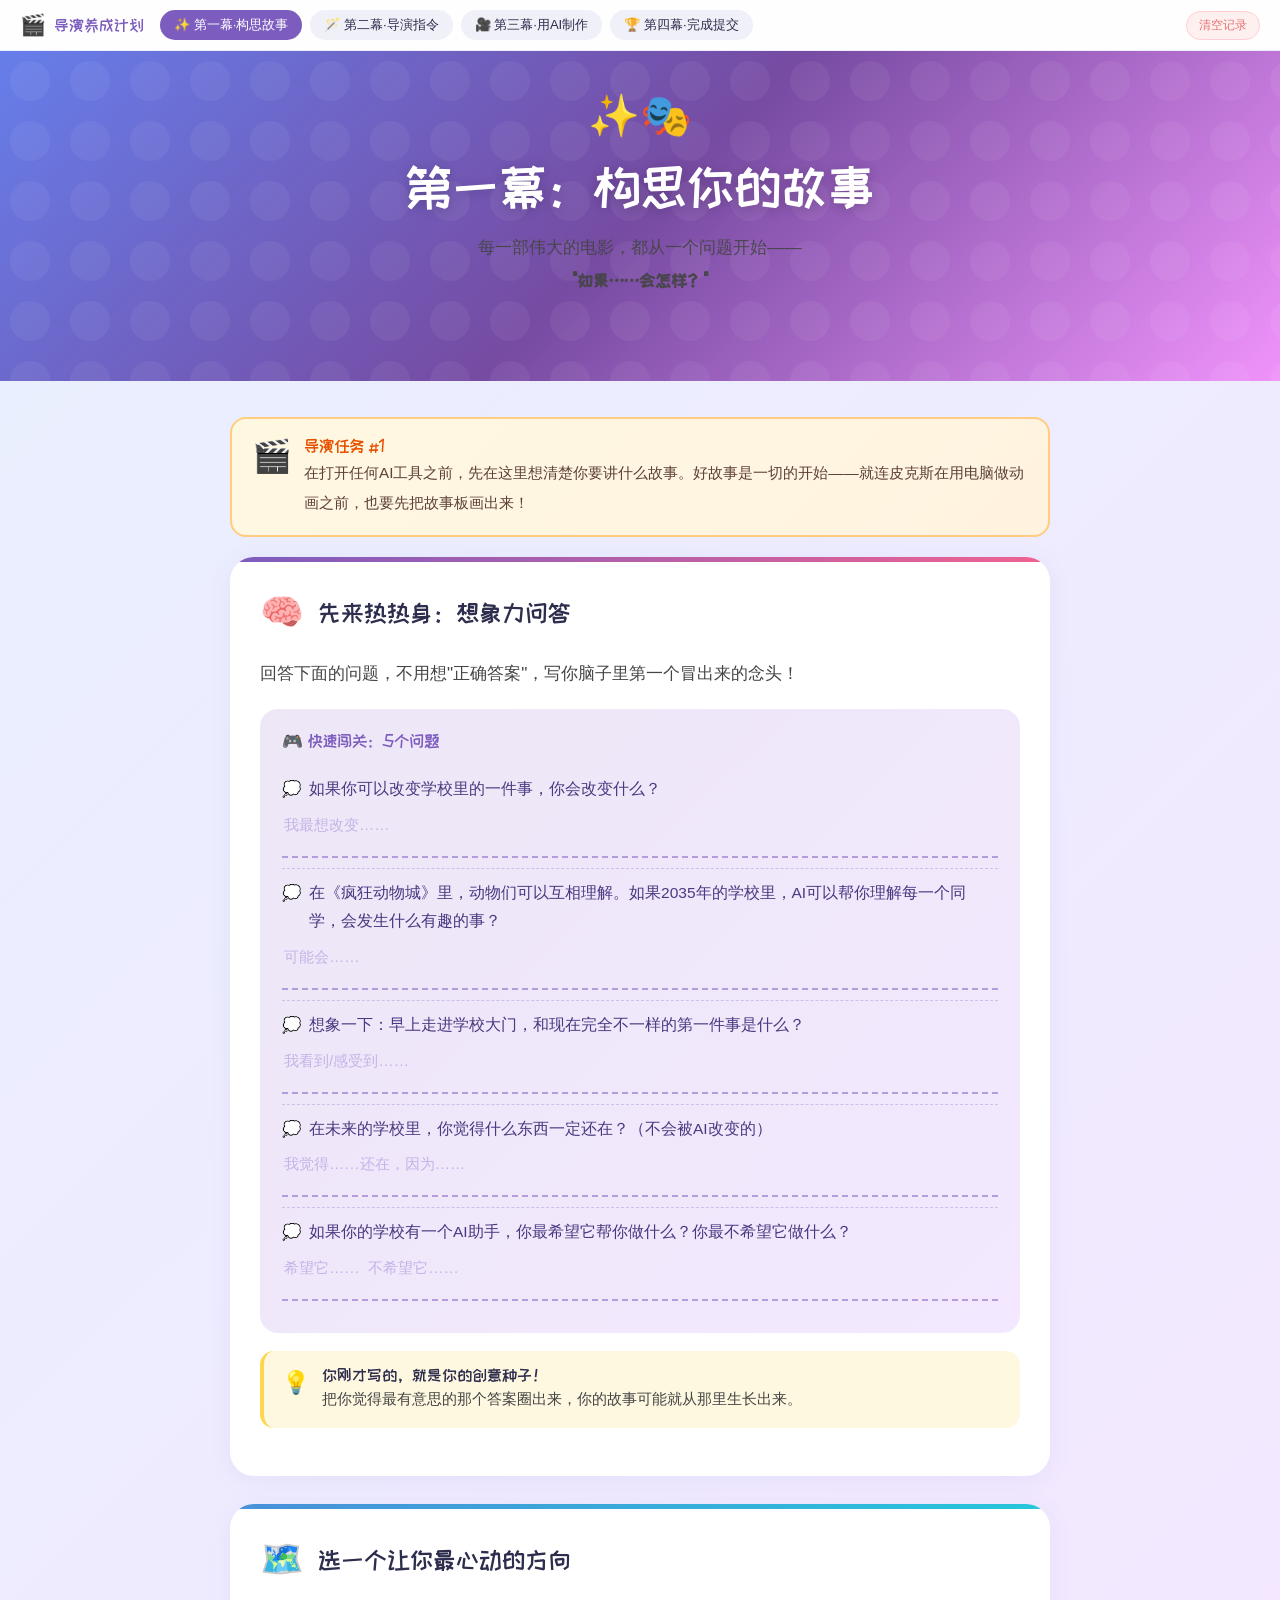
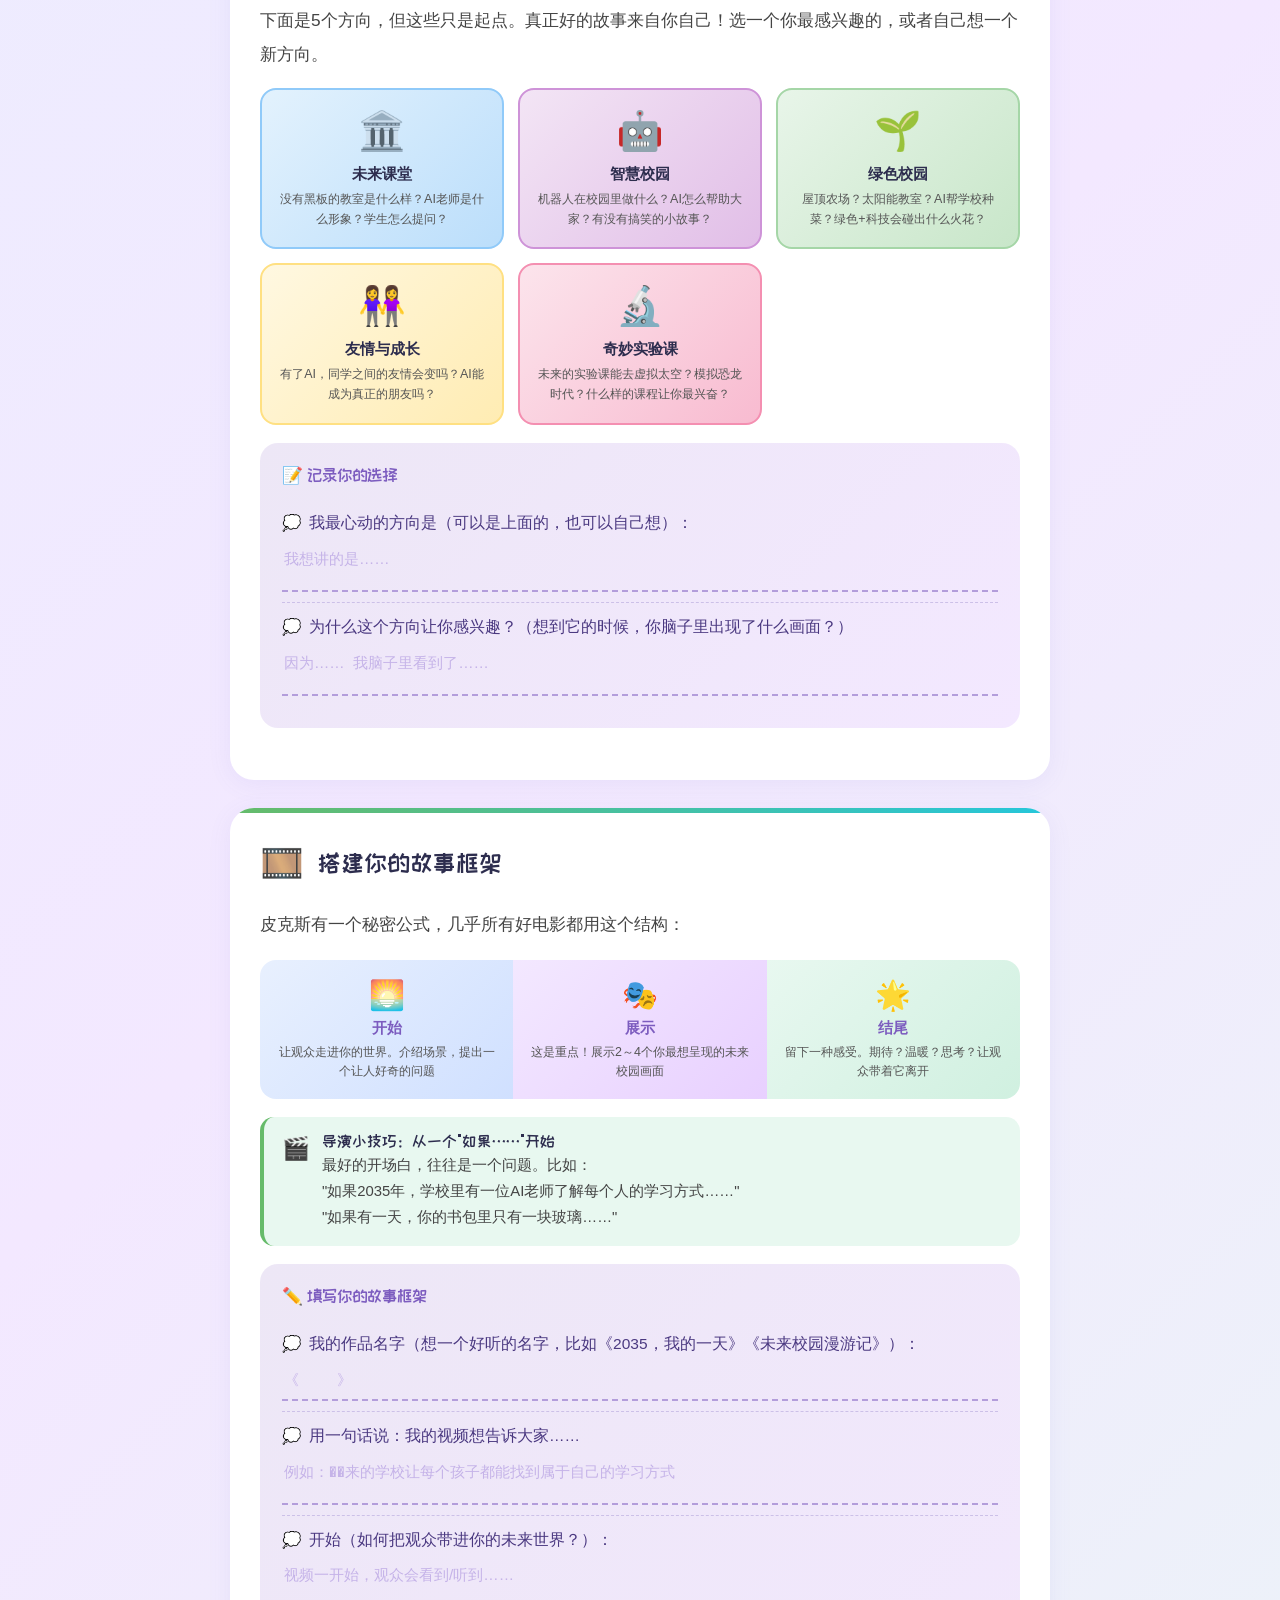
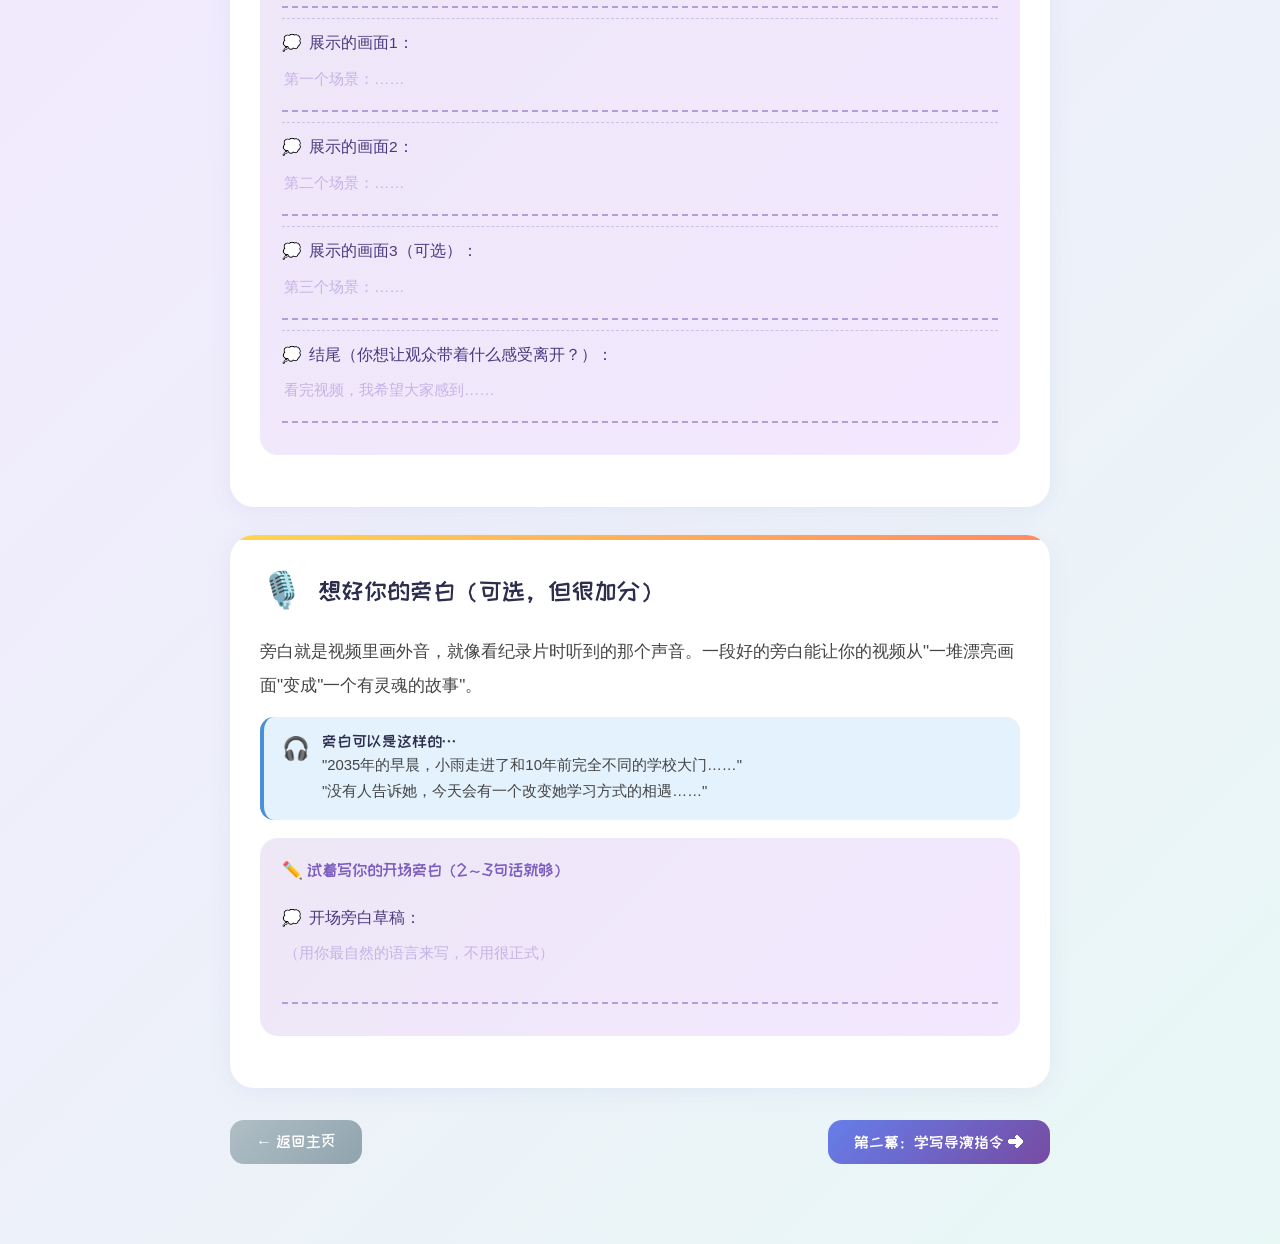
==== 01_story.html @ dec92a29 "初始发布：AI导演养成计划学习指南 - 四幕结构：构思故事、导演指令、AI制作、完成提交 - ZCOOL快乐体自托管（fonts/目录，无需外部CDN） - localStorage 自动保存用户输入" ====
<!DOCTYPE html>
<html lang="zh-CN">
<head>
<meta charset="UTF-8"><meta name="viewport" content="width=device-width,initial-scale=1.0">
<title>第一幕·构思故事 — 导演养成计划</title>
<link rel="stylesheet" href="style.css">
<style>
.topic-grid{display:grid;grid-template-columns:repeat(auto-fill,minmax(210px,1fr));gap:14px;margin:16px 0;}
.topic-card{border-radius:16px;padding:18px 16px;text-align:center;border:2px solid transparent;transition:transform .2s,box-shadow .2s;cursor:pointer;}
.topic-card:hover{transform:translateY(-4px);box-shadow:0 8px 20px rgba(100,100,200,.15);}
.topic-card:nth-child(1){background:linear-gradient(135deg,#E3F2FD,#BBDEFB);border-color:#90CAF9;}
.topic-card:nth-child(2){background:linear-gradient(135deg,#F3E5F5,#E1BEE7);border-color:#CE93D8;}
.topic-card:nth-child(3){background:linear-gradient(135deg,#E8F5E9,#C8E6C9);border-color:#A5D6A7;}
.topic-card:nth-child(4){background:linear-gradient(135deg,#FFF8E1,#FFECB3);border-color:#FFE082;}
.topic-card:nth-child(5){background:linear-gradient(135deg,#FCE4EC,#F8BBD0);border-color:#F48FB1;}
.topic-emoji{font-size:2.4rem;margin-bottom:10px;}
.topic-name{font-weight:900;font-size:.95rem;margin-bottom:5px;}
.topic-desc{font-size:.78rem;color:#555;line-height:1.6;}
.story-structure{display:flex;gap:0;margin:18px 0;border-radius:16px;overflow:hidden;}
.ss-part{flex:1;padding:18px 14px;text-align:center;}
.ss-part:nth-child(1){background:linear-gradient(135deg,#E8F0FE,#D0E0FF);}
.ss-part:nth-child(2){background:linear-gradient(135deg,#F3E8FF,#E8D0FF);}
.ss-part:nth-child(3){background:linear-gradient(135deg,#E8F8F0,#D0F0E0);}
.ss-icon{font-size:1.8rem;margin-bottom:6px;}
.ss-label{font-weight:900;font-size:.95rem;color:var(--purple);margin-bottom:4px;}
.ss-desc{font-size:.78rem;color:#555;line-height:1.55;}
@media(max-width:600px){.story-structure{flex-direction:column;}}
</style>
</head>
<body>

<nav class="top-nav">
  <span style="font-size:1.3rem">🎬</span>
  <a class="nav-home" href="index.html">导演养成计划</a>
  <a class="nav-item active" href="01_story.html">✨ 第一幕·构思故事</a>
  <a class="nav-item" href="02_prompt.html">🪄 第二幕·导演指令</a>
  <a class="nav-item" href="03_make.html">🎥 第三幕·用AI制作</a>
  <a class="nav-item" href="04_submit.html">🏆 第四幕·完成提交</a>
  <span class="save-indicator" id="save-indicator"></span>
  <button class="clear-btn" id="clear-all-btn">清空记录</button>
</nav>

<div class="hero" style="padding:40px 20px 60px;">
  <div class="hero-emoji">✨🎭</div>
  <h1>第一幕：构思你的故事</h1>
  <p class="sub">每一部伟大的电影，都从一个问题开始——<br><strong>"如果……会怎样？"</strong></p>
</div>

<div class="container">

  <div class="director-card">
    <div class="dc-icon">🎬</div>
    <div>
      <div class="dc-title">导演任务 #1</div>
      <p>在打开任何AI工具之前，先在这里想清楚你要讲什么故事。好故事是一切的开始——就连皮克斯在用电脑做动画之前，也要先把故事板画出来！</p>
    </div>
  </div>

  <!-- 想象力热身 -->
  <div class="section purple">
    <div class="section-header">
      <div class="section-icon">🧠</div>
      <div class="section-title">先来热热身：想象力问答</div>
    </div>
    <p>回答下面的问题，不用想"正确答案"，写你脑子里第一个冒出来的念头！</p>
    <div class="think-box">
      <div class="think-title">🎮 快速闯关：5个问题</div>
      <ul class="think-list">
        <li>
          <div class="q">如果你可以改变学校里的一件事，你会改变什么？</div>
          <textarea class="answer-line" data-key="warmup_1" placeholder="我最想改变……" rows="2"></textarea>
        </li>
        <li>
          <div class="q">在《疯狂动物城》里，动物们可以互相理解。如果2035年的学校里，AI可以帮你理解每一个同学，会发生什么有趣的事？</div>
          <textarea class="answer-line" data-key="warmup_2" placeholder="可能会……" rows="2"></textarea>
        </li>
        <li>
          <div class="q">想象一下：早上走进学校大门，和现在完全不一样的第一件事是什么？</div>
          <textarea class="answer-line" data-key="warmup_3" placeholder="我看到/感受到……" rows="2"></textarea>
        </li>
        <li>
          <div class="q">在未来的学校里，你觉得什么东西一定还在？（不会被AI改变的）</div>
          <textarea class="answer-line" data-key="warmup_4" placeholder="我觉得……还在，因为……" rows="2"></textarea>
        </li>
        <li>
          <div class="q">如果你的学校有一个AI助手，你最希望它帮你做什么？你最不希望它做什么？</div>
          <textarea class="answer-line" data-key="warmup_5" placeholder="希望它……  不希望它……" rows="2"></textarea>
        </li>
      </ul>
    </div>
    <div class="callout star">
      <div class="callout-icon">💡</div>
      <div class="callout-body">
        <strong>你刚才写的，就是你的创意种子！</strong>
        <p>把你觉得最有意思的那个答案圈出来，你的故事可能就从那里生长出来。</p>
      </div>
    </div>
  </div>

  <!-- 选主题 -->
  <div class="section blue">
    <div class="section-header">
      <div class="section-icon">🗺️</div>
      <div class="section-title">选一个让你最心动的方向</div>
    </div>
    <p>下面是5个方向，但这些只是起点。真正好的故事来自你自己！选一个你最感兴趣的，或者自己想一个新方向。</p>
    <div class="topic-grid">
      <div class="topic-card">
        <div class="topic-emoji">🏛️</div>
        <div class="topic-name">未来课堂</div>
        <div class="topic-desc">没有黑板的教室是什么样？AI老师是什么形象？学生怎么提问？</div>
      </div>
      <div class="topic-card">
        <div class="topic-emoji">🤖</div>
        <div class="topic-name">智慧校园</div>
        <div class="topic-desc">机器人在校园里做什么？AI怎么帮助大家？有没有搞笑的小故事？</div>
      </div>
      <div class="topic-card">
        <div class="topic-emoji">🌱</div>
        <div class="topic-name">绿色校园</div>
        <div class="topic-desc">屋顶农场？太阳能教室？AI帮学校种菜？绿色+科技会碰出什么火花？</div>
      </div>
      <div class="topic-card">
        <div class="topic-emoji">👭</div>
        <div class="topic-name">友情与成长</div>
        <div class="topic-desc">有了AI，同学之间的友情会变吗？AI能成为真正的朋友吗？</div>
      </div>
      <div class="topic-card">
        <div class="topic-emoji">🔬</div>
        <div class="topic-name">奇妙实验课</div>
        <div class="topic-desc">未来的实验课能去虚拟太空？模拟恐龙时代？什么样的课程让你最兴奋？</div>
      </div>
    </div>
    <div class="think-box">
      <div class="think-title">📝 记录你的选择</div>
      <ul class="think-list">
        <li>
          <div class="q">我最心动的方向是（可以是上面的，也可以自己想）：</div>
          <textarea class="answer-line" data-key="topic_choice" placeholder="我想讲的是……" rows="2"></textarea>
        </li>
        <li>
          <div class="q">为什么这个方向让你感兴趣？（想到它的时候，你脑子里出现了什么画面？）</div>
          <textarea class="answer-line" data-key="topic_why" placeholder="因为……  我脑子里看到了……" rows="2"></textarea>
        </li>
      </ul>
    </div>
  </div>

  <!-- 故事结构 -->
  <div class="section green">
    <div class="section-header">
      <div class="section-icon">🎞️</div>
      <div class="section-title">搭建你的故事框架</div>
    </div>
    <p>皮克斯有一个秘密公式，几乎所有好电影都用这个结构：</p>
    <div class="story-structure">
      <div class="ss-part">
        <div class="ss-icon">🌅</div>
        <div class="ss-label">开始</div>
        <div class="ss-desc">让观众走进你的世界。介绍场景，提出一个让人好奇的问题</div>
      </div>
      <div class="ss-part">
        <div class="ss-icon">🎭</div>
        <div class="ss-label">展示</div>
        <div class="ss-desc">这是重点！展示2～4个你最想呈现的未来校园画面</div>
      </div>
      <div class="ss-part">
        <div class="ss-icon">🌟</div>
        <div class="ss-label">结尾</div>
        <div class="ss-desc">留下一种感受。期待？温暖？思考？让观众带着它离开</div>
      </div>
    </div>

    <div class="callout tip">
      <div class="callout-icon">🎬</div>
      <div class="callout-body">
        <strong>导演小技巧：从一个"如果……"开始</strong>
        <p>最好的开场白，往往是一个问题。比如：<br>
        "如果2035年，学校里有一位AI老师了解每个人的学习方式……"<br>
        "如果有一天，你的书包里只有一块玻璃……"</p>
      </div>
    </div>

    <div class="think-box">
      <div class="think-title">✏️ 填写你的故事框架</div>
      <ul class="think-list">
        <li>
          <div class="q">我的作品名字（想一个好听的名字，比如《2035，我的一天》《未来校园漫游记》）：</div>
          <textarea class="answer-line" data-key="story_title" placeholder="《         》" rows="1"></textarea>
        </li>
        <li>
          <div class="q">用一句话说：我的视频想告诉大家……</div>
          <textarea class="answer-line" data-key="story_one" placeholder="例如：��来的学校让每个孩子都能找到属于自己的学习方式" rows="2"></textarea>
        </li>
        <li>
          <div class="q">开始（如何把观众带进你的未来世界？）：</div>
          <textarea class="answer-line" data-key="story_open" placeholder="视频一开始，观众会看到/听到……" rows="2"></textarea>
        </li>
        <li>
          <div class="q">展示的画面1：</div>
          <textarea class="answer-line" data-key="story_scene1" placeholder="第一个场景：……" rows="2"></textarea>
        </li>
        <li>
          <div class="q">展示的画面2：</div>
          <textarea class="answer-line" data-key="story_scene2" placeholder="第二个场景：……" rows="2"></textarea>
        </li>
        <li>
          <div class="q">展示的画面3（可选）：</div>
          <textarea class="answer-line" data-key="story_scene3" placeholder="第三个场景：……" rows="2"></textarea>
        </li>
        <li>
          <div class="q">结尾（你想让观众带着什么感受离开？）：</div>
          <textarea class="answer-line" data-key="story_end" placeholder="看完视频，我希望大家感到……" rows="2"></textarea>
        </li>
      </ul>
    </div>
  </div>

  <!-- 旁白 -->
  <div class="section yellow">
    <div class="section-header">
      <div class="section-icon">🎙️</div>
      <div class="section-title">想好你的旁白（可选，但很加分）</div>
    </div>
    <p>旁白就是视频里画外音，就像看纪录片时听到的那个声音。一段好的旁白能让你的视频从"一堆漂亮画面"变成"一个有灵魂的故事"。</p>
    <div class="callout cool">
      <div class="callout-icon">🎧</div>
      <div class="callout-body">
        <strong>旁白可以是这样的…</strong>
        <p>"2035年的早晨，小雨走进了和10年前完全不同的学校大门……"<br>"没有人告诉她，今天会有一个改变她学习方式的相遇……"</p>
      </div>
    </div>
    <div class="think-box">
      <div class="think-title">✏️ 试着写你的开场旁白（2～3句话就够）</div>
      <ul class="think-list">
        <li>
          <div class="q">开场旁白草稿：</div>
          <textarea class="answer-line" data-key="narration_open" placeholder="（用你最自然的语言来写，不用很正式）" rows="3"></textarea>
        </li>
      </ul>
    </div>
  </div>

  <div class="page-nav">
    <a class="page-btn prev" href="index.html">← 返回主页</a>
    <a class="page-btn" href="02_prompt.html">第二幕：学写导演指令 ➜</a>
  </div>

</div>
<script src="app.js"></script>
</body>
</html>
---- style.css ----
/* ── 自托管字体：ZCOOL KuaiLe（标题用）── */
@font-face {
  font-family: 'ZCOOL KuaiLe';
  font-style: normal;
  font-weight: 400;
  font-display: swap;
  src: url('fonts/zcool-kuaile.0.woff2') format('woff2');
  unicode-range: U+fee3, U+fef3, U+ff03-ff04, U+ff07, U+ff0a, U+ff17-ff19, U+ff1c-ff1d, U+ff20-ff3a, U+ff3c, U+ff3e-ff5b, U+ff5d, U+ff61-ff65, U+ff67-ff6a, U+ff6c, U+ff6f-ff78, U+ff7a-ff7d, U+ff80-ff84, U+ff86, U+ff89-ff8e, U+ff92, U+ff97-ff9b, U+ff9d-ff9f, U+ffe0-ffe4, U+ffe6, U+ffe9, U+ffeb, U+ffed, U+fffc, U+1f004, U+1f170-1f171, U+1f192-1f195, U+1f198-1f19a, U+1f1e6-1f1e8;
}
@font-face {
  font-family: 'ZCOOL KuaiLe';
  font-style: normal;
  font-weight: 400;
  font-display: swap;
  src: url('fonts/zcool-kuaile.1.woff2') format('woff2');
  unicode-range: U+f0a7, U+f0b2, U+f0b7, U+f0c9, U+f0d8, U+f0da, U+f0dc-f0dd, U+f0e0, U+f0e6, U+f0eb, U+f0fc, U+f101, U+f104-f105, U+f107, U+f10b, U+f11b, U+f14b, U+f18a, U+f193, U+f1d6-f1d7, U+f244, U+f27a, U+f296, U+f2ae, U+f471, U+f4b3, U+f610-f611, U+f880-f881, U+f8ec, U+f8f5, U+f8ff, U+f901, U+f90a, U+f92c-f92d, U+f934, U+f937, U+f941, U+f965, U+f967, U+f969, U+f96b, U+f96f, U+f974, U+f978-f979, U+f97e, U+f981, U+f98a, U+f98e, U+f997, U+f99c, U+f9b2, U+f9b5, U+f9ba, U+f9be, U+f9ca, U+f9d0-f9d1, U+f9dd, U+f9e0-f9e1, U+f9e4, U+f9f7, U+fa00-fa01, U+fa08, U+fa0a, U+fa11, U+fb01-fb02, U+fdfc, U+fe0e, U+fe30-fe31, U+fe33-fe44, U+fe49-fe52, U+fe54-fe57, U+fe59-fe66, U+fe68-fe6b, U+fe8e, U+fe92-fe93, U+feae, U+feb8, U+fecb-fecc, U+fee0;
}
@font-face {
  font-family: 'ZCOOL KuaiLe';
  font-style: normal;
  font-weight: 400;
  font-display: swap;
  src: url('fonts/zcool-kuaile.2.woff2') format('woff2');
  unicode-range: U+9f83, U+9f85-9f8d, U+9f90-9f91, U+9f94-9f96, U+9f98, U+9f9b-9f9c, U+9f9e, U+9fa0, U+9fa2, U+9ff0-9fff, U+a001, U+a007, U+a025, U+a046-a047, U+a057, U+a072, U+a078-a079, U+a083, U+a085, U+a100, U+a118, U+a132, U+a134, U+a1f4, U+a242, U+a4a6, U+a4aa, U+a4b0-a4b1, U+a4b3, U+a9c1-a9c2, U+ac00-ac01, U+ac04, U+ac08, U+ac10-ac11, U+ac13-ac16, U+ac19, U+ac1c-ac1d, U+ac24, U+ac70-ac71, U+ac74, U+ac77-ac78, U+ac80-ac81, U+ac83, U+ac8c, U+ac90, U+ac9f-aca0, U+aca8-aca9, U+acac, U+acb0, U+acbd, U+acc1, U+acc4, U+ace0-ace1, U+ace4, U+ace8, U+acf3, U+acf5, U+acfc-acfd, U+ad00, U+ad0c, U+ad11, U+ad1c, U+ad34, U+ad50, U+ad64, U+ad6c, U+ad70, U+ad74, U+ad7f, U+ad81, U+ad8c, U+adc0, U+adc8, U+addc, U+ade0, U+adf8-adf9, U+adfc, U+ae00, U+ae08-ae09, U+ae0b, U+ae30, U+ae34, U+ae38, U+ae40, U+ae4a, U+ae4c, U+ae54, U+ae68, U+aebc, U+aed8, U+af2c-af2d;
}
@font-face {
  font-family: 'ZCOOL KuaiLe';
  font-style: normal;
  font-weight: 400;
  font-display: swap;
  src: url('fonts/zcool-kuaile.3.woff2') format('woff2');
  unicode-range: U+9e30-9e33, U+9e35-9e3b, U+9e3e, U+9e40-9e44, U+9e46-9e4e, U+9e51, U+9e53, U+9e55-9e58, U+9e5a-9e5c, U+9e5e-9e63, U+9e66-9e6e, U+9e71, U+9e73, U+9e75, U+9e78-9e79, U+9e7c-9e7e, U+9e82, U+9e86-9e88, U+9e8b-9e8c, U+9e90-9e91, U+9e93, U+9e95, U+9e97, U+9e9d, U+9ea4-9ea5, U+9ea9-9eaa, U+9eb4-9eb5, U+9eb8-9eba, U+9ebc-9ebf, U+9ec3, U+9ec9, U+9ecd, U+9ed0, U+9ed2-9ed3, U+9ed5-9ed6, U+9ed9, U+9edc-9edd, U+9edf-9ee0, U+9ee2, U+9ee5, U+9ee7-9eea, U+9eef, U+9ef1, U+9ef3-9ef4, U+9ef6, U+9ef9, U+9efb-9efc, U+9efe, U+9f0b, U+9f0d, U+9f10, U+9f14, U+9f17, U+9f19, U+9f22, U+9f29, U+9f2c, U+9f2f, U+9f31, U+9f37, U+9f39, U+9f3d-9f3e, U+9f41, U+9f4a-9f4b, U+9f51-9f52, U+9f61-9f63, U+9f66-9f67, U+9f80-9f81;
}
@font-face {
  font-family: 'ZCOOL KuaiLe';
  font-style: normal;
  font-weight: 400;
  font-display: swap;
  src: url('fonts/zcool-kuaile.4.woff2') format('woff2');
  unicode-range: U+9c82-9c83, U+9c85-9c8c, U+9c8e-9c92, U+9c94-9c9b, U+9c9e-9ca3, U+9ca5-9ca7, U+9ca9, U+9cab, U+9cad-9cae, U+9cb1-9cb7, U+9cb9-9cbd, U+9cbf-9cc0, U+9cc3, U+9cc5-9cc7, U+9cc9-9cd1, U+9cd3-9cda, U+9cdc-9cdd, U+9cdf, U+9ce1-9ce3, U+9ce5, U+9ce9, U+9cee-9cef, U+9cf3-9cf4, U+9cf6, U+9cfc-9cfd, U+9d02, U+9d08-9d09, U+9d12, U+9d1b, U+9d1e, U+9d26, U+9d28, U+9d37, U+9d3b, U+9d3f, U+9d51, U+9d59, U+9d5c-9d5d, U+9d5f-9d61, U+9d6c, U+9d70, U+9d72, U+9d7a, U+9d7e, U+9d84, U+9d89, U+9d8f, U+9d92, U+9daf, U+9db4, U+9db8, U+9dbc, U+9dc4, U+9dc7, U+9dc9, U+9dd7, U+9ddf, U+9df2, U+9df9-9dfa, U+9e0a, U+9e11, U+9e1a, U+9e1e, U+9e20, U+9e22, U+9e28-9e2c, U+9e2e-9e2f;
}
@font-face {
  font-family: 'ZCOOL KuaiLe';
  font-style: normal;
  font-weight: 400;
  font-display: swap;
  src: url('fonts/zcool-kuaile.5.woff2') format('woff2');
  unicode-range: U+9a80, U+9a83, U+9a85, U+9a88-9a8a, U+9a8d-9a8e, U+9a90, U+9a92-9a93, U+9a95-9a96, U+9a98-9a99, U+9a9b-9aa2, U+9aa5, U+9aa7, U+9aaf-9ab1, U+9ab5-9ab6, U+9ab9-9aba, U+9ac0-9ac4, U+9ac8, U+9acb-9acc, U+9ace-9acf, U+9ad1-9ad2, U+9ad9, U+9adf, U+9ae1, U+9ae3, U+9aea-9aeb, U+9aed-9aef, U+9af4, U+9af9, U+9afb, U+9b03-9b04, U+9b06, U+9b08, U+9b0d, U+9b0f-9b10, U+9b13, U+9b18, U+9b1a, U+9b1f, U+9b22-9b23, U+9b25, U+9b27-9b28, U+9b2a, U+9b2f, U+9b31-9b32, U+9b3b, U+9b43, U+9b46-9b49, U+9b4d-9b4e, U+9b51, U+9b56, U+9b58, U+9b5a, U+9b5c, U+9b5f, U+9b61-9b62, U+9b6f, U+9b77, U+9b80, U+9b88, U+9b8b, U+9b8e, U+9b91, U+9b9f-9ba0, U+9ba8, U+9baa-9bab, U+9bad-9bae, U+9bb0-9bb1, U+9bb8, U+9bc9-9bca, U+9bd3, U+9bd6, U+9bdb, U+9be8, U+9bf0-9bf1, U+9c02, U+9c10, U+9c15, U+9c24, U+9c2d, U+9c32, U+9c39, U+9c3b, U+9c40, U+9c47-9c49, U+9c53, U+9c57, U+9c64, U+9c72, U+9c77-9c78, U+9c7b, U+9c7f-9c80;
}
@font-face {
  font-family: 'ZCOOL KuaiLe';
  font-style: normal;
  font-weight: 400;
  font-display: swap;
  src: url('fonts/zcool-kuaile.6.woff2') format('woff2');
  unicode-range: U+98dd, U+98e1-98e2, U+98e7-98ea, U+98ec, U+98ee-98ef, U+98f2, U+98f4, U+98fc-98fe, U+9903, U+9905, U+9908, U+990a, U+990c-990d, U+9913-9914, U+9918, U+991a-991b, U+991e, U+9921, U+9928, U+992c, U+992e, U+9935, U+9938-9939, U+993d-993e, U+9945, U+994b-994c, U+9951-9952, U+9954-9955, U+9957, U+995e, U+9963, U+9966-9969, U+996b-996c, U+996f, U+9974-9975, U+9977-9979, U+997d-997e, U+9980-9981, U+9983-9984, U+9987, U+998a-998b, U+998d-9991, U+9993-9995, U+9997-9998, U+99a5, U+99ab, U+99ad-99ae, U+99b1, U+99b3-99b4, U+99bc, U+99bf, U+99c1, U+99c3-99c6, U+99cc, U+99d0, U+99d2, U+99d5, U+99db, U+99dd, U+99e1, U+99ed, U+99f1, U+99ff, U+9a01, U+9a03-9a04, U+9a0e-9a0f, U+9a11-9a13, U+9a19, U+9a1b, U+9a28, U+9a2b, U+9a30, U+9a32, U+9a37, U+9a40, U+9a45, U+9a4a, U+9a4d-9a4e, U+9a52, U+9a55, U+9a57, U+9a5a-9a5b, U+9a5f, U+9a62, U+9a65, U+9a69, U+9a6b, U+9a6e, U+9a75, U+9a77-9a7a, U+9a7d;
}
@font-face {
  font-family: 'ZCOOL KuaiLe';
  font-style: normal;
  font-weight: 400;
  font-display: swap;
  src: url('fonts/zcool-kuaile.7.woff2') format('woff2');
  unicode-range: U+975b-975c, U+9763, U+9765-9766, U+976c-976d, U+9773, U+9776, U+977a, U+977c, U+9784-9785, U+978e-978f, U+9791-9792, U+9794-9795, U+9798, U+979a, U+979e, U+97a3, U+97a5-97a6, U+97a8, U+97ab-97ac, U+97ae-97af, U+97b2, U+97b4, U+97c6, U+97cb-97cc, U+97d3, U+97d8, U+97dc, U+97e1, U+97ea-97eb, U+97ee, U+97fb, U+97fe-97ff, U+9801-9803, U+9805-9806, U+9808, U+980c, U+9810-9814, U+9817-9818, U+981e, U+9820-9821, U+9824, U+9828, U+982b-982d, U+9830, U+9834, U+9838-9839, U+983c, U+9846, U+984d-984f, U+9851-9852, U+9854-9855, U+9857-9858, U+985a-985b, U+9862-9863, U+9865, U+9867, U+986b, U+986f-9871, U+9877-9878, U+987c, U+9880, U+9883, U+9885, U+9889, U+988b-988f, U+9893-9895, U+9899-989b, U+989e-989f, U+98a1-98a2, U+98a5-98a7, U+98a9, U+98af, U+98b1, U+98b6, U+98ba, U+98be, U+98c3-98c4, U+98c6-98c8, U+98cf-98d6, U+98da-98db;
}
@font-face {
  font-family: 'ZCOOL KuaiLe';
  font-style: normal;
  font-weight: 400;
  font-display: swap;
  src: url('fonts/zcool-kuaile.8.woff2') format('woff2');
  unicode-range: U+95c4-95ca, U+95cc-95cd, U+95d4-95d6, U+95d8, U+95e1-95e2, U+95e9, U+95f0-95f1, U+95f3, U+95f6, U+95fc, U+95fe-95ff, U+9602-9604, U+9606-960d, U+960f, U+9611-9613, U+9615-9617, U+9619-961b, U+961d, U+9621, U+9628, U+962f, U+963c-963e, U+9641-9642, U+9649, U+9654, U+965b-965f, U+9661, U+9663, U+9665, U+9667-9668, U+966c, U+9670, U+9672-9674, U+9678, U+967a, U+967d, U+9682, U+9685, U+9688, U+968a, U+968d-968e, U+9695, U+9697-9698, U+969e, U+96a0, U+96a3-96a4, U+96a8, U+96aa, U+96b0-96b1, U+96b3-96b4, U+96b7-96b9, U+96bb-96bd, U+96c9, U+96cb, U+96ce, U+96d1-96d2, U+96d6, U+96d9, U+96db-96dc, U+96de, U+96e0, U+96e3, U+96e9, U+96eb, U+96f0-96f2, U+96f9, U+96ff, U+9701-9702, U+9705, U+9708, U+970a, U+970e-970f, U+9711, U+9719, U+9727, U+972a, U+972d, U+9730, U+973d, U+9742, U+9744, U+9748-9749, U+9750-9751, U+975a;
}
@font-face {
  font-family: 'ZCOOL KuaiLe';
  font-style: normal;
  font-weight: 400;
  font-display: swap;
  src: url('fonts/zcool-kuaile.9.woff2') format('woff2');
  unicode-range: U+94f5, U+94f7, U+94f9, U+94fb-94fd, U+94ff, U+9503-9504, U+9506-9507, U+9509-950a, U+950d-950f, U+9511-9518, U+951a-9520, U+9522, U+9528-952d, U+9530-953a, U+953c-953f, U+9543-9546, U+9548-9550, U+9552-9555, U+9557-955b, U+955d-9568, U+956a-956d, U+9570-9574, U+9583, U+9586, U+9589, U+958e-958f, U+9591-9592, U+9594, U+9598-9599, U+959e-95a0, U+95a2-95a6, U+95a8-95b2, U+95b4, U+95b8-95c3;
}
@font-face {
  font-family: 'ZCOOL KuaiLe';
  font-style: normal;
  font-weight: 400;
  font-display: swap;
  src: url('fonts/zcool-kuaile.10.woff2') format('woff2');
  unicode-range: U+941c-942b, U+942d-942e, U+9432-9433, U+9435, U+9438, U+943a, U+943e, U+9444, U+944a, U+9451-9452, U+945a, U+9462-9463, U+9465, U+9470-9487, U+948a-9492, U+9494-9498, U+949a, U+949c-949d, U+94a1, U+94a3-94a4, U+94a8, U+94aa-94ad, U+94af, U+94b2, U+94b4-94ba, U+94bc-94c0, U+94c4, U+94c6-94db, U+94de-94ec, U+94ee-94f1, U+94f3;
}
@font-face {
  font-family: 'ZCOOL KuaiLe';
  font-style: normal;
  font-weight: 400;
  font-display: swap;
  src: url('fonts/zcool-kuaile.11.woff2') format('woff2');
  unicode-range: U+92ec-92ed, U+92f0, U+92f3, U+92f8, U+92fc, U+9304, U+9306, U+9310, U+9312, U+9315, U+9318, U+931a, U+931e, U+9320-9322, U+9324, U+9326-9329, U+932b-932c, U+932f, U+9331-9332, U+9335-9336, U+933e, U+9340-9341, U+934a-9360, U+9362-9363, U+9365-936b, U+936e, U+9375, U+937e, U+9382, U+938a, U+938c, U+938f, U+9393-9394, U+9396-9397, U+939a, U+93a2, U+93a7, U+93ac-93cd, U+93d0-93d1, U+93d6-93d8, U+93de-93df, U+93e1-93e2, U+93e4, U+93f8, U+93fb, U+93fd, U+940e-941a;
}
@font-face {
  font-family: 'ZCOOL KuaiLe';
  font-style: normal;
  font-weight: 400;
  font-display: swap;
  src: url('fonts/zcool-kuaile.12.woff2') format('woff2');
  unicode-range: U+9163-9164, U+9169, U+9170, U+9172, U+9174, U+9179-917a, U+917d-917e, U+9182-9183, U+9185, U+918c-918d, U+9190-9191, U+919a, U+919c, U+91a1-91a4, U+91a8, U+91aa-91af, U+91b4-91b5, U+91b8, U+91ba, U+91be, U+91c0-91c1, U+91c6, U+91c8, U+91cb, U+91d0, U+91d2, U+91d7-91d8, U+91dd, U+91e3, U+91e6-91e7, U+91ed, U+91f0, U+91f5, U+91f9, U+9200, U+9205, U+9207-920a, U+920d-920e, U+9210, U+9214-9215, U+921c, U+921e, U+9221, U+9223-9227, U+9229-922a, U+922d, U+9234-9235, U+9237, U+9239-923a, U+923c-9240, U+9244-9246, U+9249, U+924e-924f, U+9251, U+9253, U+9257, U+925b, U+925e, U+9262, U+9264-9266, U+9268, U+926c, U+926f, U+9271, U+927b, U+927e, U+9280, U+9283, U+9285-928a, U+928e, U+9291, U+9293, U+9296, U+9298, U+929c-929d, U+92a8, U+92ab-92ae, U+92b3, U+92b6-92b7, U+92b9, U+92c1, U+92c5-92c6, U+92c8, U+92cc, U+92d0, U+92d2, U+92e4, U+92ea;
}
@font-face {
  font-family: 'ZCOOL KuaiLe';
  font-style: normal;
  font-weight: 400;
  font-display: swap;
  src: url('fonts/zcool-kuaile.13.woff2') format('woff2');
  unicode-range: U+9004, U+900b, U+9011, U+9015-9016, U+901e, U+9021, U+9026, U+902d, U+902f, U+9031, U+9035-9036, U+9039-903a, U+9041, U+9044-9046, U+904a, U+904f-9052, U+9054-9055, U+9058-9059, U+905b-905e, U+9060-9062, U+9068-9069, U+906f, U+9072, U+9074, U+9076-907a, U+907c-907d, U+9081, U+9083, U+9085, U+9087-908b, U+908f, U+9095, U+9097, U+9099-909b, U+909d, U+90a0-90a1, U+90a8-90a9, U+90ac, U+90b0, U+90b2-90b4, U+90b6, U+90b8, U+90ba, U+90bd-90be, U+90c3-90c5, U+90c7-90c8, U+90cf-90d0, U+90d3, U+90d5, U+90d7, U+90da-90dc, U+90de, U+90e2, U+90e4, U+90e6-90e7, U+90ea-90eb, U+90ef, U+90f4-90f5, U+90f7, U+90fe-9100, U+9104, U+9109, U+910c, U+9112, U+9114-9115, U+9118, U+911c, U+911e, U+9120, U+9122-9123, U+9127, U+912d, U+912f-9132, U+9139-913a, U+9143, U+9146, U+9149-914a, U+914c, U+914e-9150, U+9154, U+9157, U+915a, U+915d-915e, U+9161-9162;
}
@font-face {
  font-family: 'ZCOOL KuaiLe';
  font-style: normal;
  font-weight: 400;
  font-display: swap;
  src: url('fonts/zcool-kuaile.14.woff2') format('woff2');
  unicode-range: U+8e41-8e42, U+8e47, U+8e49-8e4b, U+8e50-8e53, U+8e59-8e5a, U+8e5f-8e60, U+8e64, U+8e69, U+8e6c, U+8e70, U+8e74, U+8e76, U+8e7a-8e7c, U+8e7f, U+8e84-8e85, U+8e87, U+8e89, U+8e8b, U+8e8d, U+8e8f-8e90, U+8e94, U+8e99, U+8e9c, U+8e9e, U+8eaa, U+8eac, U+8eb0, U+8eb6, U+8ec0, U+8ec6, U+8eca-8ece, U+8ed2, U+8eda, U+8edf, U+8ee2, U+8eeb, U+8ef8, U+8efb-8efe, U+8f03, U+8f09, U+8f0b, U+8f12-8f15, U+8f1b, U+8f1d, U+8f1f, U+8f29-8f2a, U+8f2f, U+8f36, U+8f38, U+8f3b, U+8f3e-8f3f, U+8f44-8f45, U+8f49, U+8f4d-8f4e, U+8f5f, U+8f6b, U+8f6d, U+8f71-8f73, U+8f75-8f76, U+8f78-8f7a, U+8f7c, U+8f7e, U+8f81-8f82, U+8f84, U+8f87, U+8f8a-8f8b, U+8f8d-8f8f, U+8f94-8f95, U+8f97-8f9a, U+8fa6, U+8fad-8faf, U+8fb2, U+8fb5-8fb7, U+8fba-8fbc, U+8fbf, U+8fc2, U+8fcb, U+8fcd, U+8fd3, U+8fd5, U+8fd7, U+8fda, U+8fe2-8fe5, U+8fe8-8fe9, U+8fee, U+8ff3-8ff4, U+8ff8, U+8ffa;
}
@font-face {
  font-family: 'ZCOOL KuaiLe';
  font-style: normal;
  font-weight: 400;
  font-display: swap;
  src: url('fonts/zcool-kuaile.15.woff2') format('woff2');
  unicode-range: U+8cbd, U+8cbf-8cc4, U+8cc7-8cc8, U+8cca, U+8ccd, U+8cd1, U+8cd3, U+8cdb-8cdc, U+8cde, U+8ce0, U+8ce2-8ce4, U+8ce6-8ce8, U+8cea, U+8ced, U+8cf4, U+8cf8, U+8cfa, U+8cfc-8cfd, U+8d04-8d05, U+8d07-8d08, U+8d0a, U+8d0d, U+8d0f, U+8d13-8d14, U+8d16, U+8d1b, U+8d20, U+8d30, U+8d32-8d33, U+8d36, U+8d3b, U+8d3d, U+8d40, U+8d42-8d43, U+8d45-8d46, U+8d48-8d4a, U+8d4d, U+8d51, U+8d53, U+8d55, U+8d59, U+8d5c-8d5d, U+8d5f, U+8d61, U+8d66-8d67, U+8d6a, U+8d6d, U+8d71, U+8d73, U+8d84, U+8d90-8d91, U+8d94-8d95, U+8d99, U+8da8, U+8daf, U+8db1, U+8db5, U+8db8, U+8dba, U+8dbc, U+8dbf, U+8dc2, U+8dc4, U+8dc6, U+8dcb, U+8dce-8dcf, U+8dd6-8dd7, U+8dda-8ddb, U+8dde, U+8de1, U+8de3-8de4, U+8de9, U+8deb-8dec, U+8df0-8df1, U+8df6-8dfd, U+8e05, U+8e07, U+8e09-8e0a, U+8e0c, U+8e0e, U+8e10, U+8e14, U+8e1d-8e1f, U+8e23, U+8e26, U+8e2b-8e31, U+8e34-8e35, U+8e39-8e3a, U+8e3d, U+8e40;
}
@font-face {
  font-family: 'ZCOOL KuaiLe';
  font-style: normal;
  font-weight: 400;
  font-display: swap;
  src: url('fonts/zcool-kuaile.16.woff2') format('woff2');
  unicode-range: U+8b80, U+8b83, U+8b8a, U+8b8c, U+8b90, U+8b93, U+8b99-8b9a, U+8ba0, U+8ba3, U+8ba5-8ba7, U+8baa-8bac, U+8bb4-8bb5, U+8bb7, U+8bb9, U+8bc2-8bc3, U+8bc5, U+8bcb-8bcc, U+8bce-8bd0, U+8bd2-8bd4, U+8bd6, U+8bd8-8bd9, U+8bdc, U+8bdf, U+8be3-8be4, U+8be7-8be9, U+8beb-8bec, U+8bee, U+8bf0, U+8bf2-8bf3, U+8bf6, U+8bf9, U+8bfc-8bfd, U+8bff-8c00, U+8c02, U+8c04, U+8c06-8c07, U+8c0c, U+8c0f, U+8c11-8c12, U+8c14-8c1b, U+8c1d-8c21, U+8c24-8c25, U+8c27, U+8c2a-8c2c, U+8c2e-8c30, U+8c32-8c36, U+8c3f, U+8c47-8c4c, U+8c4e-8c50, U+8c54-8c56, U+8c62, U+8c68, U+8c6c, U+8c73, U+8c78, U+8c7a, U+8c82, U+8c85, U+8c89-8c8a, U+8c8d-8c8e, U+8c90, U+8c93-8c94, U+8c98, U+8c9d-8c9e, U+8ca0-8ca2, U+8ca7-8cac, U+8caf-8cb0, U+8cb3-8cb4, U+8cb6-8cb9, U+8cbb-8cbc;
}
@font-face {
  font-family: 'ZCOOL KuaiLe';
  font-style: normal;
  font-weight: 400;
  font-display: swap;
  src: url('fonts/zcool-kuaile.17.woff2') format('woff2');
  unicode-range: U+8a15-8a18, U+8a1a-8a1b, U+8a1d, U+8a1f, U+8a22-8a23, U+8a25, U+8a2b, U+8a2d, U+8a31, U+8a33-8a34, U+8a36-8a38, U+8a3a, U+8a3c, U+8a3e, U+8a40-8a41, U+8a46, U+8a48, U+8a50, U+8a52, U+8a54-8a55, U+8a58, U+8a5b, U+8a5d-8a63, U+8a66, U+8a69-8a6b, U+8a6d-8a6e, U+8a70, U+8a72-8a73, U+8a7a, U+8a85, U+8a87, U+8a8a, U+8a8c-8a8d, U+8a90-8a92, U+8a95, U+8a98, U+8aa0-8aa1, U+8aa3-8aa6, U+8aa8-8aa9, U+8aac-8aae, U+8ab0, U+8ab2, U+8ab8-8ab9, U+8abc, U+8abe-8abf, U+8ac7, U+8acf, U+8ad2, U+8ad6-8ad7, U+8adb-8adc, U+8adf, U+8ae1, U+8ae6-8ae8, U+8aeb, U+8aed-8aee, U+8af1, U+8af3-8af4, U+8af7-8af8, U+8afa, U+8afe, U+8b00-8b02, U+8b07, U+8b0a, U+8b0c, U+8b0e, U+8b10, U+8b17, U+8b19, U+8b1b, U+8b1d, U+8b20-8b21, U+8b26, U+8b28, U+8b2c, U+8b33, U+8b39, U+8b3e-8b3f, U+8b41, U+8b45, U+8b49, U+8b4c, U+8b4f, U+8b57-8b58, U+8b5a, U+8b5c, U+8b5e, U+8b60, U+8b6c, U+8b6f-8b70, U+8b72, U+8b74, U+8b77, U+8b7d;
}
@font-face {
  font-family: 'ZCOOL KuaiLe';
  font-style: normal;
  font-weight: 400;
  font-display: swap;
  src: url('fonts/zcool-kuaile.18.woff2') format('woff2');
  unicode-range: U+8882, U+8884-8886, U+8888, U+888f, U+8892-8893, U+889b, U+88a2, U+88a4, U+88a6, U+88a8, U+88aa, U+88ae, U+88b1, U+88b4, U+88b7, U+88bc, U+88c0, U+88c6-88c9, U+88ce-88cf, U+88d1-88d3, U+88d8, U+88db-88dd, U+88df, U+88e1-88e3, U+88e5, U+88e8, U+88ec, U+88f0-88f1, U+88f3-88f4, U+88fc-88fe, U+8900, U+8902, U+8906-8907, U+8909-890c, U+8912-8915, U+8918-891b, U+8921, U+8925, U+892b, U+8930, U+8932, U+8934, U+8936, U+893b, U+893d, U+8941, U+894c, U+8955-8956, U+8959, U+895c, U+895e-8960, U+8966, U+896a, U+896c, U+896f-8970, U+8972, U+897b, U+897e, U+8980, U+8983, U+8985, U+8987-8988, U+898c, U+898f, U+8993, U+8997, U+899a, U+89a1, U+89a7, U+89a9-89aa, U+89b2-89b3, U+89b7, U+89c0, U+89c7, U+89ca-89cc, U+89ce-89d1, U+89d6, U+89da, U+89dc, U+89de, U+89e5, U+89e7, U+89eb, U+89ef, U+89f1, U+89f3-89f4, U+89f8, U+89ff, U+8a01-8a03, U+8a07-8a0a, U+8a0e-8a0f, U+8a13;
}
@font-face {
  font-family: 'ZCOOL KuaiLe';
  font-style: normal;
  font-weight: 400;
  font-display: swap;
  src: url('fonts/zcool-kuaile.19.woff2') format('woff2');
  unicode-range: U+86f4, U+86f8-86f9, U+86fb, U+86fe, U+8703, U+8706-870a, U+870d, U+8711-8713, U+871a, U+871e, U+8722-8723, U+8725, U+8729, U+872e, U+8731, U+8734, U+8737, U+873a-873b, U+873e-8740, U+8742, U+8747-8748, U+8753, U+8755, U+8757-8758, U+875d, U+875f, U+8762-8766, U+8768, U+876e, U+8770, U+8772, U+8775, U+8778, U+877b-877e, U+8782, U+8785, U+8788, U+878b, U+8793, U+8797, U+879a, U+879e-87a0, U+87a2-87a3, U+87a8, U+87ab-87ad, U+87af, U+87b3, U+87b5, U+87bd, U+87c0, U+87c4, U+87c6, U+87ca-87cb, U+87d1-87d2, U+87db-87dc, U+87de, U+87e0, U+87e5, U+87ea, U+87ec, U+87ee, U+87f2-87f3, U+87fb, U+87fd-87fe, U+8802-8803, U+8805, U+880a-880b, U+880d, U+8813-8816, U+8819, U+881b, U+881f, U+8821, U+8823, U+8831-8832, U+8835-8836, U+8839, U+883b-883c, U+8844, U+8846, U+884a, U+884e, U+8852-8853, U+8855, U+8859, U+885b, U+885d-885e, U+8862, U+8864, U+8869-886a, U+886e-886f, U+8872, U+8879, U+887d-887f;
}
@font-face {
  font-family: 'ZCOOL KuaiLe';
  font-style: normal;
  font-weight: 400;
  font-display: swap;
  src: url('fonts/zcool-kuaile.20.woff2') format('woff2');
  unicode-range: U+8548, U+854e, U+8553, U+8556-8557, U+8559, U+855e, U+8561, U+8564-8565, U+8568-856a, U+856d, U+856f-8570, U+8572, U+8576, U+8579-857b, U+8580, U+8585-8586, U+8588, U+858a, U+858f, U+8591, U+8594, U+8599, U+859c, U+85a2, U+85a4, U+85a6, U+85a8-85a9, U+85ab-85ac, U+85ae, U+85b7-85b9, U+85be, U+85c1, U+85c7, U+85cd, U+85d0, U+85d3, U+85d5, U+85dc-85dd, U+85df-85e0, U+85e5-85e6, U+85e8-85ea, U+85f4, U+85f9, U+85fe-85ff, U+8602, U+8605-8607, U+860a-860b, U+8616, U+8618, U+861a, U+8627, U+8629, U+862d, U+8638, U+863c, U+863f, U+864d, U+864f, U+8652-8655, U+865b-865c, U+865f, U+8662, U+8667, U+866c, U+866e, U+8671, U+8675, U+867a-867c, U+867f, U+868b, U+868d, U+8693, U+869c-869d, U+86a1, U+86a3-86a4, U+86a7-86a9, U+86ac, U+86af-86b1, U+86b4-86b6, U+86ba, U+86c0, U+86c4, U+86c6, U+86c9-86ca, U+86cd-86d1, U+86d4, U+86d8, U+86de-86df, U+86e4, U+86e6, U+86e9, U+86ed, U+86ef-86f3;
}
@font-face {
  font-family: 'ZCOOL KuaiLe';
  font-style: normal;
  font-weight: 400;
  font-display: swap;
  src: url('fonts/zcool-kuaile.21.woff2') format('woff2');
  unicode-range: U+83c5, U+83c8-83c9, U+83cb, U+83d1, U+83d3-83d6, U+83d8, U+83db, U+83dd, U+83df, U+83e1, U+83e5, U+83ea-83eb, U+83f0, U+83f4, U+83f8-83f9, U+83fb, U+83fd, U+83ff, U+8401, U+8406, U+840a-840b, U+840f, U+8411, U+8418, U+841c, U+8420, U+8422-8424, U+8426, U+8429, U+842c, U+8438-8439, U+843b-843c, U+843f, U+8446-8447, U+8449, U+844e, U+8451-8452, U+8456, U+8459-845a, U+845c, U+8462, U+8466, U+846d, U+846f-8470, U+8473, U+8476-8478, U+847a, U+847d, U+8484-8485, U+8487, U+8489, U+848c, U+848e, U+8490, U+8493-8494, U+8497, U+849b, U+849e-849f, U+84a1, U+84a5, U+84a8, U+84af, U+84b4, U+84b9-84bf, U+84c1-84c2, U+84c5-84c7, U+84ca-84cb, U+84cd, U+84d0-84d1, U+84d3, U+84d6, U+84df-84e0, U+84e2-84e3, U+84e5-84e7, U+84ee, U+84f3, U+84f6, U+84fa, U+84fc, U+84ff-8500, U+850c, U+8511, U+8514-8515, U+8517-8518, U+851f, U+8523, U+8525-8526, U+8529, U+852b, U+852d, U+8532, U+8534-8535, U+8538-853a, U+853c, U+8543, U+8545;
}
@font-face {
  font-family: 'ZCOOL KuaiLe';
  font-style: normal;
  font-weight: 400;
  font-display: swap;
  src: url('fonts/zcool-kuaile.22.woff2') format('woff2');
  unicode-range: U+82bc, U+82be, U+82c0-82c2, U+82c4-82c8, U+82ca-82cc, U+82ce, U+82d0, U+82d2-82d3, U+82d5-82d6, U+82d8-82d9, U+82dc-82de, U+82e0-82e4, U+82e7, U+82e9-82eb, U+82ed-82ee, U+82f3-82f4, U+82f7-82f8, U+82fa-8301, U+8306-8308, U+830c-830d, U+830f, U+8311, U+8313-8315, U+8318, U+831a-831b, U+831d, U+8324, U+8327, U+832a, U+832c-832d, U+832f, U+8331-8334, U+833a-833c, U+8340, U+8343-8345, U+8347-8348, U+834a, U+834c, U+834f, U+8351, U+8356, U+8358-835c, U+835e, U+8360, U+8364-8366, U+8368-836a, U+836c-836e, U+8373, U+8378, U+837b-837d, U+837f-8380, U+8382, U+8388, U+838a-838b, U+8392, U+8394, U+8396, U+8398-8399, U+839b-839c, U+83a0, U+83a2-83a3, U+83a8-83aa, U+83ae-83b0, U+83b3-83b4, U+83b6, U+83b8, U+83ba, U+83bc-83bd, U+83bf-83c0, U+83c2;
}
@font-face {
  font-family: 'ZCOOL KuaiLe';
  font-style: normal;
  font-weight: 400;
  font-display: swap;
  src: url('fonts/zcool-kuaile.23.woff2') format('woff2');
  unicode-range: U+8166-8169, U+816b, U+816d, U+8171, U+8173-8174, U+8178, U+817c-817d, U+8182, U+8188, U+8191, U+8198-819b, U+81a0, U+81a3, U+81a5-81a6, U+81a9, U+81b6, U+81ba-81bb, U+81bd, U+81bf, U+81c1, U+81c3, U+81c6, U+81c9-81ca, U+81cc-81cd, U+81d1, U+81d3-81d4, U+81d8, U+81db-81dc, U+81de-81df, U+81e5, U+81e7-81e9, U+81eb-81ec, U+81ee-81ef, U+81f5, U+81f8, U+81fa, U+81fc, U+81fe, U+8200-8202, U+8204, U+8208-820a, U+820e-8210, U+8216-8218, U+821b-821c, U+8221-8224, U+8226-8228, U+822b, U+822d, U+822f, U+8232-8234, U+8237-8238, U+823a-823b, U+823e, U+8244, U+8249, U+824b, U+824f, U+8259-825a, U+825f, U+8266, U+8268, U+826e, U+8271, U+8276-8279, U+827d, U+827f, U+8283-8284, U+8288-828a, U+828d-8291, U+8293-8294, U+8296-8298, U+829f-82a1, U+82a3-82a4, U+82a7-82ab, U+82ae, U+82b0, U+82b2, U+82b4-82b6;
}
@font-face {
  font-family: 'ZCOOL KuaiLe';
  font-style: normal;
  font-weight: 400;
  font-display: swap;
  src: url('fonts/zcool-kuaile.24.woff2') format('woff2');
  unicode-range: U+8016, U+8018-8019, U+801c, U+801e, U+8026-802a, U+8031, U+8034-8035, U+8037, U+8043, U+804b, U+804d, U+8052, U+8056, U+8059, U+805e, U+8061, U+8068-8069, U+806e-8074, U+8076-8078, U+807c-8080, U+8082, U+8084-8085, U+8088, U+808f, U+8093, U+809c, U+809f, U+80ab, U+80ad-80ae, U+80b1, U+80b6-80b8, U+80bc-80bd, U+80c2, U+80c4, U+80ca, U+80cd, U+80d1, U+80d4, U+80d7, U+80d9-80db, U+80dd, U+80e0, U+80e4-80e5, U+80e7-80ed, U+80ef-80f1, U+80f3-80f4, U+80fc, U+8101, U+8104-8105, U+8107-8108, U+810c-810e, U+8112-8115, U+8117-8119, U+811b-811f, U+8121-8130, U+8132-8134, U+8137, U+8139, U+813f-8140, U+8142, U+8146, U+8148, U+814d-814e, U+8151, U+8153, U+8158-815a, U+815e, U+8160;
}
@font-face {
  font-family: 'ZCOOL KuaiLe';
  font-style: normal;
  font-weight: 400;
  font-display: swap;
  src: url('fonts/zcool-kuaile.25.woff2') format('woff2');
  unicode-range: U+7ef0-7ef2, U+7ef6, U+7efa-7efb, U+7efe, U+7f01-7f04, U+7f08, U+7f0a-7f12, U+7f17, U+7f19, U+7f1b-7f1c, U+7f1f, U+7f21-7f23, U+7f25-7f28, U+7f2a-7f33, U+7f35-7f37, U+7f3d, U+7f42, U+7f44-7f45, U+7f4c-7f4d, U+7f52, U+7f54, U+7f58-7f59, U+7f5d, U+7f5f-7f61, U+7f63, U+7f65, U+7f68, U+7f70-7f71, U+7f73-7f75, U+7f77, U+7f79, U+7f7d-7f7e, U+7f85-7f86, U+7f88-7f89, U+7f8b-7f8c, U+7f90-7f91, U+7f94-7f96, U+7f98-7f9b, U+7f9d, U+7f9f, U+7fa3, U+7fa7-7fa9, U+7fac-7fb2, U+7fb4, U+7fb6, U+7fb8, U+7fbc, U+7fbf-7fc0, U+7fc3, U+7fca, U+7fcc, U+7fce, U+7fd2, U+7fd5, U+7fd9-7fdb, U+7fdf, U+7fe3, U+7fe5-7fe7, U+7fe9, U+7feb-7fec, U+7fee-7fef, U+7ff1, U+7ff3-7ff4, U+7ff9-7ffa, U+7ffe, U+8004, U+8006, U+800b, U+800e, U+8011-8012, U+8014;
}
@font-face {
  font-family: 'ZCOOL KuaiLe';
  font-style: normal;
  font-weight: 400;
  font-display: swap;
  src: url('fonts/zcool-kuaile.26.woff2') format('woff2');
  unicode-range: U+7dd2, U+7dd4, U+7dd6-7dd8, U+7dda-7de0, U+7de2-7de6, U+7de8-7ded, U+7def, U+7df1-7df5, U+7df7, U+7df9, U+7dfb-7dfc, U+7dfe-7e02, U+7e04, U+7e08-7e0b, U+7e12, U+7e1b, U+7e1e, U+7e20, U+7e22-7e23, U+7e26, U+7e29, U+7e2b, U+7e2e-7e2f, U+7e31, U+7e37, U+7e39-7e3e, U+7e40, U+7e43-7e44, U+7e46-7e47, U+7e4a-7e4b, U+7e4d-7e4e, U+7e51, U+7e54-7e56, U+7e58-7e5b, U+7e5d-7e5e, U+7e61, U+7e66-7e67, U+7e69-7e6b, U+7e6d, U+7e70, U+7e73, U+7e77, U+7e79, U+7e7b-7e7d, U+7e81-7e82, U+7e8c-7e8d, U+7e8f, U+7e92-7e94, U+7e96, U+7e98, U+7e9a-7e9c, U+7e9e-7e9f, U+7ea1, U+7ea3, U+7ea5, U+7ea8-7ea9, U+7eab, U+7ead-7eae, U+7eb0, U+7ebb, U+7ebe, U+7ec0-7ec2, U+7ec9, U+7ecb-7ecc, U+7ed0, U+7ed4, U+7ed7, U+7edb, U+7ee0-7ee2, U+7ee5-7ee6, U+7ee8, U+7eeb;
}
@font-face {
  font-family: 'ZCOOL KuaiLe';
  font-style: normal;
  font-weight: 400;
  font-display: swap;
  src: url('fonts/zcool-kuaile.27.woff2') format('woff2');
  unicode-range: U+7ce8, U+7cec, U+7cf0, U+7cf5-7cf9, U+7cfc, U+7cfe, U+7d00, U+7d04-7d0b, U+7d0d, U+7d10-7d14, U+7d17-7d19, U+7d1b-7d1f, U+7d21, U+7d24-7d26, U+7d28-7d2a, U+7d2c-7d2e, U+7d30-7d31, U+7d33, U+7d35-7d36, U+7d38-7d3a, U+7d40, U+7d42-7d44, U+7d46, U+7d4b-7d4c, U+7d4f, U+7d51, U+7d54-7d56, U+7d58, U+7d5b-7d5c, U+7d5e, U+7d61-7d63, U+7d66, U+7d68, U+7d6a-7d6c, U+7d6f, U+7d71-7d73, U+7d75-7d77, U+7d79-7d7a, U+7d7e, U+7d81, U+7d84-7d8b, U+7d8d, U+7d8f, U+7d91, U+7d94, U+7d96, U+7d98-7d9a, U+7d9c-7da0, U+7da2, U+7da6, U+7daa-7db1, U+7db4-7db8, U+7dba-7dbf, U+7dc1, U+7dc4, U+7dc7-7dc8, U+7dca-7dcd, U+7dcf, U+7dd1;
}
@font-face {
  font-family: 'ZCOOL KuaiLe';
  font-style: normal;
  font-weight: 400;
  font-display: swap;
  src: url('fonts/zcool-kuaile.28.woff2') format('woff2');
  unicode-range: U+7bd3-7bd4, U+7bd9-7bda, U+7bdd, U+7be0-7be1, U+7be4-7be6, U+7be9-7bea, U+7bef, U+7bf4, U+7bf6, U+7bfc, U+7bfe, U+7c01, U+7c03, U+7c07-7c08, U+7c0a-7c0d, U+7c0f, U+7c11, U+7c15-7c16, U+7c19, U+7c1e-7c21, U+7c23-7c24, U+7c26, U+7c28-7c33, U+7c35, U+7c37-7c3b, U+7c3d-7c3e, U+7c40-7c41, U+7c43, U+7c47-7c48, U+7c4c, U+7c50, U+7c53-7c54, U+7c59, U+7c5f-7c60, U+7c63-7c65, U+7c6c, U+7c6e, U+7c72, U+7c74, U+7c79-7c7a, U+7c7c, U+7c81-7c82, U+7c84-7c85, U+7c88, U+7c8a-7c91, U+7c93-7c96, U+7c99, U+7c9b-7c9e, U+7ca0-7ca2, U+7ca6-7ca9, U+7cac, U+7caf-7cb3, U+7cb5-7cb7, U+7cba-7cbd, U+7cbf-7cc2, U+7cc5, U+7cc7-7cc9, U+7ccc-7ccd, U+7cd7, U+7cdc, U+7cde, U+7ce0, U+7ce4-7ce5, U+7ce7;
}
@font-face {
  font-family: 'ZCOOL KuaiLe';
  font-style: normal;
  font-weight: 400;
  font-display: swap;
  src: url('fonts/zcool-kuaile.29.woff2') format('woff2');
  unicode-range: U+7ae6, U+7af4-7af7, U+7afa-7afb, U+7afd-7b0a, U+7b0c, U+7b0e-7b0f, U+7b13, U+7b15-7b16, U+7b18-7b19, U+7b1e-7b20, U+7b22-7b25, U+7b29-7b2b, U+7b2d-7b2e, U+7b30-7b3b, U+7b3e-7b3f, U+7b41-7b42, U+7b44-7b47, U+7b4a, U+7b4c-7b50, U+7b58, U+7b5a, U+7b5c, U+7b60, U+7b66-7b67, U+7b69, U+7b6c-7b6f, U+7b72-7b76, U+7b7b-7b7d, U+7b7f, U+7b82, U+7b85, U+7b87, U+7b8b-7b96, U+7b98-7b99, U+7b9b-7b9f, U+7ba2-7ba4, U+7ba6-7bac, U+7bae-7bb0, U+7bb4, U+7bb7-7bb9, U+7bbb, U+7bc0-7bc1, U+7bc3-7bc4, U+7bc6, U+7bc8-7bcc, U+7bd1;
}
@font-face {
  font-family: 'ZCOOL KuaiLe';
  font-style: normal;
  font-weight: 400;
  font-display: swap;
  src: url('fonts/zcool-kuaile.30.woff2') format('woff2');
  unicode-range: U+798b-798e, U+7992, U+7994-7995, U+7997-7998, U+799a-799c, U+799f, U+79a3-79a6, U+79a8-79ac, U+79ae-79b1, U+79b3-79b5, U+79b8, U+79ba, U+79bf, U+79c2, U+79c6, U+79c8, U+79cf, U+79d5-79d6, U+79dd-79de, U+79e3, U+79e7-79e8, U+79eb, U+79ed, U+79f4, U+79f7-79f8, U+79fa, U+79fe, U+7a02-7a03, U+7a05, U+7a0a, U+7a14, U+7a17, U+7a19, U+7a1c, U+7a1e-7a1f, U+7a23, U+7a25-7a26, U+7a2c, U+7a2e, U+7a30-7a32, U+7a36-7a37, U+7a39, U+7a3c, U+7a40, U+7a42, U+7a47, U+7a49, U+7a4c-7a4f, U+7a51, U+7a55, U+7a5b, U+7a5d-7a5e, U+7a62-7a63, U+7a66, U+7a68-7a69, U+7a6b, U+7a70, U+7a78, U+7a80, U+7a85-7a88, U+7a8a, U+7a90, U+7a93-7a96, U+7a98, U+7a9b-7a9c, U+7a9e, U+7aa0-7aa1, U+7aa3, U+7aa8-7aaa, U+7aac-7ab0, U+7ab3, U+7ab8, U+7aba, U+7abd-7abf, U+7ac4-7ac5, U+7ac7-7ac8, U+7aca, U+7ad1-7ad2, U+7ada-7add, U+7ae1, U+7ae4;
}
@font-face {
  font-family: 'ZCOOL KuaiLe';
  font-style: normal;
  font-weight: 400;
  font-display: swap;
  src: url('fonts/zcool-kuaile.31.woff2') format('woff2');
  unicode-range: U+784c, U+784e-7854, U+7856-7857, U+7859-785a, U+7865, U+7869-786a, U+786d, U+786f, U+7876-7877, U+787c, U+787e-787f, U+7881, U+7887-7889, U+7893-7894, U+7898-789e, U+78a1, U+78a3, U+78a5, U+78a9, U+78ad, U+78b2, U+78b4, U+78b6, U+78b9-78ba, U+78bc, U+78bf, U+78c3, U+78c9, U+78cb, U+78d0-78d2, U+78d4, U+78d9-78da, U+78dc, U+78de, U+78e1, U+78e5-78e6, U+78ea, U+78ec, U+78ef, U+78f1-78f2, U+78f4, U+78fa-78fb, U+78fe, U+7901-7902, U+7905, U+7907, U+7909, U+790b-790c, U+790e, U+7910, U+7913, U+7919-791b, U+791e-791f, U+7921, U+7924, U+7926, U+792a-792b, U+7934, U+7936, U+7939, U+793b, U+793d, U+7940, U+7942-7943, U+7945-7947, U+7949-794a, U+794c, U+794e-7951, U+7953-7955, U+7957-795a, U+795c, U+795f-7960, U+7962, U+7964, U+7966-7967, U+7969, U+796b, U+796f, U+7972, U+7974, U+7979, U+797b-797c, U+797e-7980, U+7982, U+7986-7987, U+7989-798a;
}
@font-face {
  font-family: 'ZCOOL KuaiLe';
  font-style: normal;
  font-weight: 400;
  font-display: swap;
  src: url('fonts/zcool-kuaile.32.woff2') format('woff2');
  unicode-range: U+7722, U+7726, U+7728, U+772b-7730, U+7732-7736, U+7739-773a, U+773d-773f, U+7743, U+7746-7747, U+774c-774f, U+7751-7752, U+7758-775a, U+775c-775e, U+7762, U+7765-7766, U+7768-776a, U+776c-776d, U+7771-7772, U+777a, U+777c-777e, U+7780, U+7785, U+7787, U+778b-778d, U+778f-7791, U+7793, U+779e-77a0, U+77a2, U+77a5, U+77ad, U+77af, U+77b4-77b7, U+77bd-77c0, U+77c2, U+77c5, U+77c7, U+77cd, U+77d6-77d7, U+77d9-77da, U+77dd-77de, U+77e7, U+77ea, U+77ec, U+77ef, U+77f8, U+77fb, U+77fd-77fe, U+7800, U+7803, U+7806, U+7809, U+780f-7812, U+7815, U+7817-7818, U+781a-781f, U+7821-7823, U+7825-7827, U+7829, U+782b-7830, U+7832-7833, U+7835, U+7837, U+7839-783c, U+783e, U+7841-7844, U+7847-7849, U+784b;
}
@font-face {
  font-family: 'ZCOOL KuaiLe';
  font-style: normal;
  font-weight: 400;
  font-display: swap;
  src: url('fonts/zcool-kuaile.33.woff2') format('woff2');
  unicode-range: U+7613-7619, U+761b-761d, U+761f-7622, U+7625, U+7627-762a, U+762e-7630, U+7632-7635, U+7638-763a, U+763c-763d, U+763f-7640, U+7642-7643, U+7647-7648, U+764d-764e, U+7652, U+7654, U+7658, U+765a, U+765c, U+765e-765f, U+7661-7663, U+7665, U+7669, U+766c, U+766e-766f, U+7671-7673, U+7675-7676, U+7678-767a, U+767f, U+7681, U+7683, U+7688, U+768a-768c, U+768e, U+7690-7692, U+7695, U+7698, U+769a-769b, U+769d-76a0, U+76a2, U+76a4-76a7, U+76ab-76ac, U+76af-76b0, U+76b2, U+76b4-76b5, U+76ba-76bb, U+76bf, U+76c2-76c3, U+76c5, U+76c9, U+76cc-76ce, U+76dc-76de, U+76e1-76ea, U+76f1, U+76f9-76fb, U+76fd, U+76ff-7700, U+7703-7704, U+7707-7708, U+770c-770f, U+7712, U+7714, U+7716, U+7719-771b, U+771e, U+7721;
}
@font-face {
  font-family: 'ZCOOL KuaiLe';
  font-style: normal;
  font-weight: 400;
  font-display: swap;
  src: url('fonts/zcool-kuaile.34.woff2') format('woff2');
  unicode-range: U+750d, U+750f, U+7511, U+7513, U+7515, U+7517, U+7519, U+7521-7527, U+752a, U+752c-752d, U+752f, U+7534, U+7536, U+753a, U+753e, U+7540, U+7544, U+7547-754b, U+754d-754e, U+7550-7553, U+7556-7557, U+755a-755b, U+755d-755e, U+7560, U+7562, U+7564, U+7566-7568, U+756b-756c, U+756f-7573, U+7575, U+7579-757c, U+757e-757f, U+7581-7584, U+7587, U+7589-758e, U+7590, U+7592, U+7594, U+7596, U+7599-759a, U+759d, U+759f-75a0, U+75a3, U+75a5, U+75a8, U+75ac-75ad, U+75b0-75b1, U+75b3-75b5, U+75b8, U+75bd, U+75c1-75c4, U+75c8-75ca, U+75cc-75cd, U+75d4, U+75d6, U+75d9, U+75de, U+75e0, U+75e2-75e4, U+75e6-75ea, U+75f1-75f3, U+75f7, U+75f9-75fa, U+75fc, U+75fe-7601, U+7603, U+7605-7606, U+7608-760e, U+7610-7612;
}
@font-face {
  font-family: 'ZCOOL KuaiLe';
  font-style: normal;
  font-weight: 400;
  font-display: swap;
  src: url('fonts/zcool-kuaile.35.woff2') format('woff2');
  unicode-range: U+73f0, U+73f2, U+73f4-73f5, U+73f7, U+73f9-73fa, U+73fc-73fd, U+73ff-7402, U+7404, U+7407-7408, U+740a-740f, U+7418, U+741a-741c, U+741e, U+7424-7425, U+7428-7429, U+742c-7430, U+7432, U+7435-7436, U+7438-743b, U+743e-7441, U+7443-7446, U+7448, U+744a-744b, U+7452, U+7457, U+745b, U+745d, U+7460, U+7462-7465, U+7467-746a, U+746d, U+746f, U+7471, U+7473-7474, U+7477, U+747a, U+747e, U+7481-7482, U+7484, U+7486, U+7488-748b, U+748e-748f, U+7493, U+7498, U+749a, U+749c-74a0, U+74a3, U+74a6, U+74a9-74aa, U+74ae, U+74b0-74b2, U+74b6, U+74b8-74ba, U+74bd, U+74bf, U+74c1, U+74c3, U+74c5, U+74c8, U+74ca, U+74cc, U+74cf, U+74d1-74d2, U+74d4-74d5, U+74d8-74db, U+74de-74e0, U+74e2, U+74e4-74e5, U+74e7-74e9, U+74ee-74ef, U+74f4, U+74ff, U+7501, U+7503, U+7505, U+7508;
}
@font-face {
  font-family: 'ZCOOL KuaiLe';
  font-style: normal;
  font-weight: 400;
  font-display: swap;
  src: url('fonts/zcool-kuaile.36.woff2') format('woff2');
  unicode-range: U+72e6, U+72e8, U+72ef-72f0, U+72f2-72f4, U+72f6-72f7, U+72f9-72fb, U+72fd, U+7300-7304, U+7307, U+730a-730c, U+7313-7317, U+731d-7322, U+7327, U+7329, U+732c-732d, U+7330-7331, U+7333, U+7335-7337, U+7339, U+733d-733e, U+7340, U+7342, U+7344-7345, U+734a, U+734d-7350, U+7352, U+7355, U+7357, U+7359, U+735f-7360, U+7362-7363, U+7365, U+7368, U+736c-736d, U+736f-7370, U+7372, U+7374-7376, U+7378, U+737a-737b, U+737d-737e, U+7382-7383, U+7386, U+7388, U+738a, U+738c-7393, U+7395, U+7397-739a, U+739c, U+739e, U+73a0-73a3, U+73a5-73a8, U+73aa, U+73ad, U+73b1, U+73b3, U+73b6-73b7, U+73b9, U+73c2, U+73c5-73c9, U+73cc, U+73ce-73d0, U+73d2, U+73d6, U+73d9, U+73db-73de, U+73e3, U+73e5-73ea, U+73ee-73ef;
}
@font-face {
  font-family: 'ZCOOL KuaiLe';
  font-style: normal;
  font-weight: 400;
  font-display: swap;
  src: url('fonts/zcool-kuaile.37.woff2') format('woff2');
  unicode-range: U+71a8, U+71af, U+71b1-71bc, U+71be, U+71c1-71c2, U+71c4, U+71c8-71cb, U+71ce-71d0, U+71d2, U+71d4, U+71d9-71da, U+71dc, U+71df-71e0, U+71e6-71e8, U+71ea, U+71ed-71ee, U+71f4, U+71f6, U+71f9, U+71fb-71fc, U+71ff-7200, U+7207, U+720c-720d, U+7210, U+7216, U+721a-721e, U+7223, U+7228, U+722b, U+722d-722e, U+7230, U+7232, U+723a-723c, U+723e-7242, U+7246, U+724b, U+724d-724e, U+7252, U+7256, U+7258, U+725a, U+725c-725d, U+7260, U+7264-7266, U+726a, U+726c, U+726e-726f, U+7271, U+7273-7274, U+7278, U+727b, U+727d-727e, U+7281-7282, U+7284, U+7287, U+728a, U+728d, U+728f, U+7292, U+729b, U+729f-72a0, U+72a7, U+72ad-72ae, U+72b0-72b5, U+72b7-72b8, U+72ba-72be, U+72c0-72c1, U+72c3, U+72c5-72c6, U+72c8, U+72cc-72ce, U+72d2, U+72d6, U+72db, U+72dd-72df, U+72e1, U+72e5;
}
@font-face {
  font-family: 'ZCOOL KuaiLe';
  font-style: normal;
  font-weight: 400;
  font-display: swap;
  src: url('fonts/zcool-kuaile.38.woff2') format('woff2');
  unicode-range: U+700b, U+700d, U+7015, U+7018, U+701b, U+701d-701f, U+7023, U+7026-7028, U+702c, U+702e-7030, U+7035, U+7037, U+7039-703a, U+703c-703e, U+7044, U+7049-704b, U+704f, U+7051, U+7058, U+705a, U+705c-705e, U+7061, U+7064, U+7066, U+706c, U+707d, U+7080-7081, U+7085-7086, U+708a, U+708f, U+7091, U+7094-7095, U+7098-7099, U+709c-709d, U+709f, U+70a4, U+70a9-70aa, U+70af-70b2, U+70b4-70b7, U+70bb, U+70c0, U+70c3, U+70c7, U+70cb, U+70ce-70cf, U+70d4, U+70d9-70da, U+70dc-70dd, U+70e0, U+70e9, U+70ec, U+70f7, U+70fa, U+70fd, U+70ff, U+7104, U+7108-7109, U+710c, U+7110, U+7113-7114, U+7116-7118, U+711c, U+711e, U+7120, U+712e-712f, U+7131, U+713c, U+7142, U+7144-7147, U+7149-714b, U+7150, U+7152, U+7155-7156, U+7159-715a, U+715c, U+7161, U+7165-7166, U+7168-7169, U+716d, U+7173-7174, U+7176, U+7178, U+717a, U+717d, U+717f-7180, U+7184, U+7186-7188, U+7192, U+7198, U+719c, U+71a0, U+71a4-71a5;
}
@font-face {
  font-family: 'ZCOOL KuaiLe';
  font-style: normal;
  font-weight: 400;
  font-display: swap;
  src: url('fonts/zcool-kuaile.39.woff2') format('woff2');
  unicode-range: U+6ed9, U+6edb, U+6edd, U+6edf-6ee0, U+6ee2, U+6ee6, U+6eea, U+6eec, U+6eee-6eef, U+6ef2-6ef3, U+6ef7-6efa, U+6efe, U+6f01, U+6f03, U+6f08-6f09, U+6f15-6f16, U+6f19, U+6f22-6f25, U+6f28-6f2a, U+6f2c-6f2d, U+6f2f, U+6f32, U+6f36-6f38, U+6f3f, U+6f43-6f46, U+6f48, U+6f4b, U+6f4e-6f4f, U+6f51, U+6f54-6f57, U+6f59-6f5b, U+6f5e-6f5f, U+6f61, U+6f64-6f67, U+6f69-6f6c, U+6f6f-6f72, U+6f74-6f76, U+6f78-6f7e, U+6f80-6f83, U+6f86, U+6f89, U+6f8b-6f8d, U+6f90, U+6f92, U+6f94, U+6f97-6f98, U+6f9b, U+6fa3-6fa5, U+6fa7, U+6faa, U+6faf, U+6fb1, U+6fb4, U+6fb6, U+6fb9, U+6fc1-6fcb, U+6fd1-6fd3, U+6fd5, U+6fdb, U+6fde-6fe1, U+6fe4, U+6fe9, U+6feb-6fec, U+6fee-6ff1, U+6ffa, U+6ffe, U+7005-7006, U+7009;
}
@font-face {
  font-family: 'ZCOOL KuaiLe';
  font-style: normal;
  font-weight: 400;
  font-display: swap;
  src: url('fonts/zcool-kuaile.40.woff2') format('woff2');
  unicode-range: U+6dc3, U+6dc5-6dc6, U+6dc9, U+6dcc, U+6dcf, U+6dd2-6dd3, U+6dd6, U+6dd9-6dde, U+6de0, U+6de4, U+6de6, U+6de8-6dea, U+6dec, U+6def-6df0, U+6df5-6df6, U+6df8, U+6dfa, U+6dfc, U+6e03-6e04, U+6e07-6e09, U+6e0b-6e0c, U+6e0e, U+6e11, U+6e13, U+6e15-6e16, U+6e19-6e1b, U+6e1e-6e1f, U+6e22, U+6e25-6e27, U+6e2b-6e2c, U+6e36-6e37, U+6e39-6e3a, U+6e3c-6e41, U+6e44-6e45, U+6e47, U+6e49-6e4b, U+6e4d-6e4e, U+6e51, U+6e53-6e55, U+6e5c-6e5f, U+6e61-6e63, U+6e65-6e67, U+6e6a-6e6b, U+6e6d-6e70, U+6e72-6e74, U+6e76-6e78, U+6e7c, U+6e80-6e82, U+6e86-6e87, U+6e89, U+6e8d, U+6e8f, U+6e96, U+6e98, U+6e9d-6e9f, U+6ea1, U+6ea5-6ea7, U+6eab, U+6eb1-6eb2, U+6eb4, U+6eb7, U+6ebb-6ebd, U+6ebf-6ec6, U+6ec8-6ec9, U+6ecc, U+6ecf-6ed0, U+6ed3-6ed4, U+6ed7-6ed8;
}
@font-face {
  font-family: 'ZCOOL KuaiLe';
  font-style: normal;
  font-weight: 400;
  font-display: swap;
  src: url('fonts/zcool-kuaile.41.woff2') format('woff2');
  unicode-range: U+6cb1-6cb2, U+6cb4-6cb5, U+6cb7, U+6cba, U+6cbc-6cbd, U+6cc1-6cc3, U+6cc5-6cc7, U+6cd0-6cd4, U+6cd6-6cd7, U+6cd9-6cda, U+6cde-6ce0, U+6ce4, U+6ce6, U+6ce9, U+6ceb-6cef, U+6cf1-6cf2, U+6cf6-6cf7, U+6cfa, U+6cfe, U+6d03-6d05, U+6d07-6d08, U+6d0a, U+6d0c, U+6d0e-6d11, U+6d13-6d14, U+6d16, U+6d18-6d1a, U+6d1c, U+6d1f, U+6d22-6d23, U+6d26-6d29, U+6d2b, U+6d2e-6d30, U+6d33, U+6d35-6d36, U+6d38-6d3a, U+6d3c, U+6d3f, U+6d42-6d44, U+6d48-6d49, U+6d4d, U+6d50, U+6d52, U+6d54, U+6d56-6d58, U+6d5a-6d5c, U+6d5e, U+6d60-6d61, U+6d63-6d65, U+6d67, U+6d6c-6d6d, U+6d6f, U+6d75, U+6d7b-6d7d, U+6d87, U+6d8a, U+6d8e, U+6d90-6d9a, U+6d9c-6da0, U+6da2-6da3, U+6da7, U+6daa-6dac, U+6dae, U+6db3-6db4, U+6db6, U+6db8, U+6dbc, U+6dbf, U+6dc2;
}
@font-face {
  font-family: 'ZCOOL KuaiLe';
  font-style: normal;
  font-weight: 400;
  font-display: swap;
  src: url('fonts/zcool-kuaile.42.woff2') format('woff2');
  unicode-range: U+6b83-6b86, U+6b89, U+6b8d, U+6b91-6b93, U+6b95, U+6b97-6b98, U+6b9a-6b9b, U+6b9e, U+6ba1-6ba4, U+6ba9-6baa, U+6bad, U+6baf-6bb0, U+6bb2-6bb3, U+6bba-6bbd, U+6bc0, U+6bc2, U+6bc6, U+6bca-6bcc, U+6bce, U+6bd0-6bd1, U+6bd3, U+6bd6-6bd8, U+6bda, U+6be1, U+6be6, U+6bec, U+6bf1, U+6bf3-6bf5, U+6bf9, U+6bfd, U+6c05-6c08, U+6c0d, U+6c10, U+6c15-6c1a, U+6c21, U+6c23-6c26, U+6c29-6c2d, U+6c30-6c33, U+6c35-6c37, U+6c39-6c3a, U+6c3c-6c3f, U+6c46, U+6c4a-6c4c, U+6c4e-6c50, U+6c54, U+6c56, U+6c59-6c5c, U+6c5e, U+6c63, U+6c67-6c69, U+6c6b, U+6c6d, U+6c6f, U+6c72-6c74, U+6c78-6c7a, U+6c7c, U+6c84-6c87, U+6c8b-6c8c, U+6c8f, U+6c91, U+6c93-6c96, U+6c98, U+6c9a, U+6c9d, U+6ca2-6ca4, U+6ca8-6ca9, U+6cac-6cae;
}
@font-face {
  font-family: 'ZCOOL KuaiLe';
  font-style: normal;
  font-weight: 400;
  font-display: swap;
  src: url('fonts/zcool-kuaile.43.woff2') format('woff2');
  unicode-range: U+69fe-6a01, U+6a06, U+6a09, U+6a0b, U+6a11, U+6a13, U+6a17-6a19, U+6a1b, U+6a1e, U+6a23, U+6a28-6a29, U+6a2b, U+6a2f-6a30, U+6a35, U+6a38-6a40, U+6a46-6a48, U+6a4a-6a4b, U+6a4e, U+6a50, U+6a52, U+6a5b, U+6a5e, U+6a62, U+6a65-6a67, U+6a6b, U+6a79, U+6a7c, U+6a7e-6a7f, U+6a84, U+6a86, U+6a8e, U+6a90-6a91, U+6a94, U+6a97, U+6a9c, U+6a9e, U+6aa0, U+6aa2, U+6aa4, U+6aa9, U+6aab, U+6aae-6ab0, U+6ab2-6ab3, U+6ab5, U+6ab7-6ab8, U+6aba-6abb, U+6abd, U+6abf, U+6ac2-6ac4, U+6ac6, U+6ac8, U+6acc, U+6ace, U+6ad2-6ad3, U+6ad8-6adc, U+6adf-6ae0, U+6ae4-6ae5, U+6ae7-6ae8, U+6afb, U+6b04-6b05, U+6b0d-6b13, U+6b16-6b17, U+6b19, U+6b24-6b25, U+6b2c, U+6b37-6b39, U+6b3b, U+6b3d, U+6b43, U+6b46, U+6b4e, U+6b50, U+6b53-6b54, U+6b58-6b59, U+6b5b, U+6b60, U+6b69, U+6b6d, U+6b6f-6b70, U+6b73-6b74, U+6b77-6b7a, U+6b80-6b82;
}
@font-face {
  font-family: 'ZCOOL KuaiLe';
  font-style: normal;
  font-weight: 400;
  font-display: swap;
  src: url('fonts/zcool-kuaile.44.woff2') format('woff2');
  unicode-range: U+68d3, U+68d7, U+68dd, U+68df, U+68e1, U+68e3-68e4, U+68e6-68ed, U+68ef-68f0, U+68f2, U+68f4, U+68f6-68f7, U+68f9, U+68fb-68fd, U+68ff-6902, U+6906-6908, U+690b, U+6910, U+691a-691c, U+691f-6920, U+6924-6925, U+692a, U+692d, U+6934, U+6939, U+693c-6945, U+694a-694b, U+6952-6954, U+6957, U+6959, U+695b, U+695d, U+695f, U+6962-6964, U+6966, U+6968-696c, U+696e-696f, U+6971, U+6973-6974, U+6978-6979, U+697d, U+697f-6980, U+6985, U+6987-698a, U+698d-698e, U+6994-6999, U+699b, U+69a3-69a4, U+69a6-69a7, U+69ab, U+69ad-69ae, U+69b1, U+69b7, U+69bb-69bc, U+69c1, U+69c3-69c5, U+69c7, U+69ca-69ce, U+69d0-69d1, U+69d3-69d4, U+69d7-69da, U+69e0, U+69e4, U+69e6, U+69ec-69ed, U+69f1-69f3, U+69f8, U+69fa-69fc;
}
@font-face {
  font-family: 'ZCOOL KuaiLe';
  font-style: normal;
  font-weight: 400;
  font-display: swap;
  src: url('fonts/zcool-kuaile.45.woff2') format('woff2');
  unicode-range: U+678b-678d, U+678f, U+6792-6793, U+6796, U+6798, U+679e-67a1, U+67a5, U+67a7-67a9, U+67ac-67ad, U+67b0-67b1, U+67b3, U+67b5, U+67b7, U+67b9, U+67bb-67bc, U+67c0-67c1, U+67c3, U+67c5-67ca, U+67d1-67d2, U+67d7-67d9, U+67dd-67df, U+67e2-67e4, U+67e6-67e9, U+67f0, U+67f5, U+67f7-67f8, U+67fa-67fb, U+67fd-67fe, U+6800-6801, U+6803-6804, U+6806, U+6809-680a, U+680c, U+680e, U+6812, U+681d-681f, U+6822, U+6824-6829, U+682b-682d, U+6831-6835, U+683b, U+683e, U+6840-6841, U+6844-6845, U+6849, U+684e, U+6853, U+6855-6856, U+685c-685d, U+685f-6862, U+6864, U+6866-6868, U+686b, U+686f, U+6872, U+6874, U+6877, U+687f, U+6883, U+6886, U+688f, U+689b, U+689f-68a0, U+68a2-68a3, U+68b1, U+68b6, U+68b9-68ba, U+68bc-68bf, U+68c1-68c4, U+68c6, U+68c8, U+68ca, U+68cc, U+68d0-68d1;
}
@font-face {
  font-family: 'ZCOOL KuaiLe';
  font-style: normal;
  font-weight: 400;
  font-display: swap;
  src: url('fonts/zcool-kuaile.46.woff2') format('woff2');
  unicode-range: U+6631, U+6633-6634, U+6636, U+663a-663b, U+663d, U+6641, U+6644-6645, U+6649, U+664c, U+664f, U+6654, U+6659, U+665b, U+665d-665e, U+6660-6667, U+6669, U+666b-666c, U+6671, U+6673, U+6677-6679, U+667c, U+6680-6681, U+6684-6685, U+6688-6689, U+668b-668e, U+6690, U+6692, U+6695, U+6698, U+669a, U+669d, U+669f-66a0, U+66a2-66a3, U+66a6, U+66aa-66ab, U+66b1-66b2, U+66b5, U+66b8-66b9, U+66bb, U+66be, U+66c1, U+66c6-66c9, U+66cc, U+66d5-66d8, U+66da-66dc, U+66de-66e2, U+66e8-66ea, U+66ec, U+66f1, U+66f3, U+66f7, U+66fa, U+66fd, U+6702, U+6705, U+670a, U+670f-6710, U+6713, U+6715, U+6719, U+6722-6723, U+6725-6727, U+6729, U+672d-672e, U+6732-6733, U+6736, U+6739, U+673b, U+673f, U+6744, U+6748, U+674c-674d, U+6753, U+6755, U+6762, U+6767, U+6769-676c, U+676e, U+6772-6773, U+6775, U+6777, U+677a-677d, U+6782-6783, U+6787, U+678a;
}
@font-face {
  font-family: 'ZCOOL KuaiLe';
  font-style: normal;
  font-weight: 400;
  font-display: swap;
  src: url('fonts/zcool-kuaile.47.woff2') format('woff2');
  unicode-range: U+64f1-64f2, U+64f4, U+64f7-64f8, U+64fa, U+64fc, U+64fe-64ff, U+6503, U+6509, U+650f, U+6514, U+6518, U+651c-651e, U+6522-6525, U+652a-652c, U+652e, U+6530-6532, U+6534-6535, U+6537-6538, U+653a, U+653c-653d, U+6542, U+6549-654b, U+654d-654e, U+6553-6555, U+6557-6558, U+655d, U+6564, U+6569, U+656b, U+656d-656f, U+6571, U+6573, U+6575-6576, U+6578-657e, U+6581-6583, U+6585-6586, U+6589, U+658e-658f, U+6592-6593, U+6595-6596, U+659b, U+659d, U+659f-65a1, U+65a3, U+65ab-65ac, U+65b2, U+65b6-65b7, U+65ba-65bb, U+65be-65c0, U+65c2-65c4, U+65c6-65c8, U+65cc, U+65ce, U+65d0, U+65d2-65d3, U+65d6, U+65db, U+65dd, U+65e1, U+65e3, U+65ee-65f0, U+65f3-65f5, U+65f8, U+65fb-65fc, U+65fe-6600, U+6603, U+6607, U+6609, U+660b, U+6610-6611, U+6619-661a, U+661c-661e, U+6621, U+6624, U+6626, U+662a-662c, U+662e, U+6630;
}
@font-face {
  font-family: 'ZCOOL KuaiLe';
  font-style: normal;
  font-weight: 400;
  font-display: swap;
  src: url('fonts/zcool-kuaile.48.woff2') format('woff2');
  unicode-range: U+63b8-63bc, U+63be, U+63c0, U+63c3-63c4, U+63c6, U+63c8, U+63cd-63ce, U+63d1, U+63d6, U+63da-63db, U+63de, U+63e0, U+63e3, U+63e9-63ea, U+63ee, U+63f2, U+63f5-63fa, U+63fc, U+63fe-6400, U+6406, U+640b-640d, U+6410, U+6414, U+6416-6417, U+641b, U+6420-6423, U+6425-6428, U+642a, U+6431-6432, U+6434-6437, U+643d-6442, U+6445, U+6448, U+6450-6452, U+645b-645f, U+6462, U+6465, U+6468, U+646d, U+646f-6471, U+6473, U+6477, U+6479-647d, U+6482-6485, U+6487-6488, U+648c, U+6490, U+6493, U+6496-649a, U+649d, U+64a0, U+64a5, U+64ab-64ac, U+64b1-64b7, U+64b9-64bb, U+64be-64c1, U+64c4, U+64c7, U+64c9-64cb, U+64d0, U+64d4, U+64d7-64d8, U+64da, U+64de, U+64e0-64e2, U+64e4, U+64e9, U+64ec, U+64f0;
}
@font-face {
  font-family: 'ZCOOL KuaiLe';
  font-style: normal;
  font-weight: 400;
  font-display: swap;
  src: url('fonts/zcool-kuaile.49.woff2') format('woff2');
  unicode-range: U+622c, U+622e-6230, U+6232, U+6238, U+623b, U+623d-623e, U+6243, U+6246, U+6248-6249, U+624c, U+6255, U+6259, U+625e, U+6260-6261, U+6265-6266, U+626a, U+6271, U+627a, U+627c-627d, U+6283, U+6286, U+6289, U+628e, U+6294, U+629c, U+629e-629f, U+62a1, U+62a8, U+62ba-62bb, U+62bf, U+62c2, U+62c4, U+62c8, U+62ca-62cb, U+62cf, U+62d1, U+62d7, U+62d9-62da, U+62dd, U+62e0-62e1, U+62e3-62e4, U+62e7, U+62eb, U+62ee, U+62f0, U+62f4-62f6, U+6308, U+630a-630e, U+6310, U+6312-6313, U+6317, U+6319, U+631b, U+631d-631f, U+6322, U+6326, U+6329, U+6331-6332, U+6334-6337, U+6339, U+633b-633c, U+633e-6340, U+6343, U+6347, U+634b-634e, U+6354, U+635c-635d, U+6368-6369, U+636d, U+636f-6372, U+6376, U+637a-637b, U+637d, U+6382-6383, U+6387, U+638a-638b, U+638d-638e, U+6391, U+6393-6397, U+6399, U+639b, U+639e-639f, U+63a1, U+63a3-63a4, U+63ac-63ae, U+63b1-63b5;
}
@font-face {
  font-family: 'ZCOOL KuaiLe';
  font-style: normal;
  font-weight: 400;
  font-display: swap;
  src: url('fonts/zcool-kuaile.50.woff2') format('woff2');
  unicode-range: U+60ed-60ee, U+60f0-60f1, U+60f4, U+60f6, U+60fa, U+6100, U+6106, U+610d-610e, U+6112, U+6114-6115, U+6119, U+611c, U+6120, U+6122-6123, U+6126, U+6128-6130, U+6136-6137, U+613a, U+613d-613e, U+6144, U+6146-6147, U+614a-614b, U+6151, U+6153, U+6158, U+615a, U+615c-615d, U+615f, U+6161, U+6163-6165, U+616b-616c, U+616e, U+6171, U+6173-6177, U+617e, U+6182, U+6187, U+618a, U+618d-618e, U+6190-6191, U+6194, U+6199-619a, U+619c, U+619f, U+61a1, U+61a3-61a4, U+61a7-61a9, U+61ab-61ad, U+61b2-61b3, U+61b5-61b7, U+61ba-61bb, U+61bf, U+61c3-61c4, U+61c6-61c7, U+61c9-61cb, U+61d0-61d1, U+61d3-61d4, U+61d7, U+61da, U+61df-61e1, U+61e6, U+61ee, U+61f0, U+61f2, U+61f6-61f8, U+61fa, U+61fc-61fe, U+6200, U+6206-6207, U+6209, U+620b, U+620d-620e, U+6213-6215, U+6217, U+6219, U+621b-6223, U+6225-6226;
}
@font-face {
  font-family: 'ZCOOL KuaiLe';
  font-style: normal;
  font-weight: 400;
  font-display: swap;
  src: url('fonts/zcool-kuaile.51.woff2') format('woff2');
  unicode-range: U+5fc4, U+5fc9, U+5fcb, U+5fce-5fd6, U+5fda-5fde, U+5fe1-5fe2, U+5fe4-5fe5, U+5fea, U+5fed-5fee, U+5ff1-5ff3, U+5ff6, U+5ff8, U+5ffb, U+5ffe-5fff, U+6002-6006, U+600a, U+600d, U+600f, U+6014, U+6019, U+601b, U+6020, U+6023, U+6026, U+6029, U+602b, U+602e-602f, U+6031, U+6033, U+6035, U+6039, U+603f, U+6041-6043, U+6046, U+604f, U+6053-6054, U+6058-605b, U+605d-605e, U+6060, U+6063, U+6065, U+6067, U+606a-606c, U+6075, U+6078-6079, U+607b, U+607d, U+607f, U+6083, U+6085-6087, U+608a, U+608c, U+608e-608f, U+6092-6093, U+6095-6097, U+609b-609d, U+60a2, U+60a7, U+60a9-60ab, U+60ad, U+60af-60b1, U+60b3-60b6, U+60b8, U+60bb, U+60bd-60be, U+60c0-60c3, U+60c6-60c9, U+60cb, U+60ce, U+60d3-60d4, U+60d7-60db, U+60dd, U+60e1-60e4, U+60e6, U+60ea, U+60ec;
}
@font-face {
  font-family: 'ZCOOL KuaiLe';
  font-style: normal;
  font-weight: 400;
  font-display: swap;
  src: url('fonts/zcool-kuaile.52.woff2') format('woff2');
  unicode-range: U+5e98, U+5e9b, U+5e9d, U+5ea0-5ea5, U+5ea8, U+5eab, U+5eaf, U+5eb3, U+5eb5-5eb6, U+5eb9, U+5ebe, U+5ec1-5ec3, U+5ec6, U+5ec8, U+5ecb-5ecc, U+5ed1-5ed2, U+5ed4, U+5ed9-5edb, U+5edd, U+5edf-5ee0, U+5ee2-5ee3, U+5ee8, U+5eea, U+5eec, U+5eef-5ef0, U+5ef3-5ef4, U+5ef8, U+5efb-5efc, U+5efe-5eff, U+5f01, U+5f07, U+5f0b-5f0e, U+5f10-5f12, U+5f14, U+5f1a, U+5f22, U+5f28-5f29, U+5f2c-5f2d, U+5f35-5f36, U+5f38, U+5f3b-5f43, U+5f45-5f4a, U+5f4c-5f4e, U+5f50, U+5f54, U+5f56-5f59, U+5f5b-5f5f, U+5f61, U+5f63, U+5f65, U+5f67-5f68, U+5f6b, U+5f6e-5f6f, U+5f72-5f78, U+5f7a, U+5f7e-5f7f, U+5f82-5f83, U+5f87, U+5f89-5f8a, U+5f8d, U+5f91, U+5f93, U+5f95, U+5f98-5f99, U+5f9c, U+5f9e, U+5fa0, U+5fa6-5fa9, U+5fac-5fad, U+5faf, U+5fb3-5fb5, U+5fb9, U+5fbc;
}
@font-face {
  font-family: 'ZCOOL KuaiLe';
  font-style: normal;
  font-weight: 400;
  font-display: swap;
  src: url('fonts/zcool-kuaile.53.woff2') format('woff2');
  unicode-range: U+5d26-5d27, U+5d2e-5d34, U+5d3c-5d3e, U+5d41-5d44, U+5d46-5d48, U+5d4a-5d4b, U+5d4e, U+5d50, U+5d52, U+5d55-5d58, U+5d5a-5d5d, U+5d68-5d69, U+5d6b-5d6c, U+5d6f, U+5d74, U+5d7f, U+5d82-5d89, U+5d8b-5d8c, U+5d8f, U+5d92-5d93, U+5d99, U+5d9d, U+5db2, U+5db6-5db7, U+5dba, U+5dbc-5dbd, U+5dc2-5dc3, U+5dc6-5dc7, U+5dc9, U+5dcc, U+5dd2, U+5dd4, U+5dd6-5dd8, U+5ddb-5ddc, U+5de3, U+5ded, U+5def, U+5df3, U+5df6, U+5dfa-5dfd, U+5dff-5e00, U+5e07, U+5e0f, U+5e11, U+5e13-5e14, U+5e19-5e1b, U+5e22, U+5e25, U+5e28, U+5e2a, U+5e2f-5e31, U+5e33-5e34, U+5e36, U+5e39-5e3c, U+5e3e, U+5e40, U+5e44, U+5e46-5e48, U+5e4c, U+5e4f, U+5e53-5e54, U+5e57, U+5e59, U+5e5b, U+5e5e-5e5f, U+5e61, U+5e63, U+5e6a-5e6b, U+5e75, U+5e77, U+5e79-5e7a, U+5e7e, U+5e80-5e81, U+5e83, U+5e85, U+5e87, U+5e8b, U+5e91-5e92, U+5e96;
}
@font-face {
  font-family: 'ZCOOL KuaiLe';
  font-style: normal;
  font-weight: 400;
  font-display: swap;
  src: url('fonts/zcool-kuaile.54.woff2') format('woff2');
  unicode-range: U+5bec, U+5bee-5bf0, U+5bf2-5bf3, U+5bf5-5bf6, U+5bfe, U+5c02-5c03, U+5c05, U+5c07-5c09, U+5c0b-5c0c, U+5c0e, U+5c10, U+5c12-5c13, U+5c15, U+5c17, U+5c19, U+5c1b-5c1c, U+5c1e-5c1f, U+5c22, U+5c25, U+5c28, U+5c2a-5c2b, U+5c2f-5c30, U+5c37, U+5c3b, U+5c43-5c44, U+5c46-5c47, U+5c4d, U+5c50, U+5c59, U+5c5b-5c5c, U+5c62-5c64, U+5c66, U+5c6c, U+5c6e, U+5c74, U+5c78-5c7e, U+5c80, U+5c83-5c84, U+5c88, U+5c8b-5c8d, U+5c91, U+5c94-5c96, U+5c98-5c99, U+5c9c, U+5c9e, U+5ca1-5ca3, U+5cab-5cac, U+5cb1, U+5cb5, U+5cb7, U+5cba, U+5cbd-5cbf, U+5cc1, U+5cc3-5cc4, U+5cc7, U+5ccb, U+5cd2, U+5cd8-5cd9, U+5cdf-5ce0, U+5ce3-5ce6, U+5ce8-5cea, U+5ced, U+5cef, U+5cf3-5cf4, U+5cf6, U+5cf8, U+5cfd, U+5d00-5d04, U+5d06, U+5d08, U+5d0b-5d0d, U+5d0f-5d13, U+5d15, U+5d17-5d1a, U+5d1d-5d22, U+5d24-5d25;
}
@font-face {
  font-family: 'ZCOOL KuaiLe';
  font-style: normal;
  font-weight: 400;
  font-display: swap;
  src: url('fonts/zcool-kuaile.55.woff2') format('woff2');
  unicode-range: U+5aa0, U+5aa3-5aa4, U+5aaa, U+5aae-5aaf, U+5ab1-5ab2, U+5ab4-5ab5, U+5ab7-5aba, U+5abd-5abf, U+5ac3-5ac4, U+5ac6-5ac8, U+5aca-5acb, U+5acd, U+5acf-5ad2, U+5ad4, U+5ad8-5ada, U+5adc, U+5adf-5ae2, U+5ae4, U+5ae6, U+5ae8, U+5aea-5aed, U+5af0-5af3, U+5af5, U+5af9-5afb, U+5afd, U+5b01, U+5b05, U+5b08, U+5b0b-5b0c, U+5b11, U+5b16-5b17, U+5b1b, U+5b21-5b22, U+5b24, U+5b27-5b2e, U+5b30, U+5b32, U+5b34, U+5b36-5b38, U+5b3e-5b40, U+5b43, U+5b45, U+5b4a-5b4b, U+5b51-5b53, U+5b56, U+5b5a-5b5b, U+5b62, U+5b65, U+5b67, U+5b6a-5b6e, U+5b70-5b71, U+5b73, U+5b7a-5b7b, U+5b7f-5b80, U+5b84, U+5b8d, U+5b91, U+5b93-5b95, U+5b9f, U+5ba5-5ba6, U+5bac, U+5bae, U+5bb8, U+5bc0, U+5bc3, U+5bcb, U+5bd0-5bd1, U+5bd4-5bd8, U+5bda-5bdc, U+5be2, U+5be4-5be5, U+5be7, U+5be9, U+5beb;
}
@font-face {
  font-family: 'ZCOOL KuaiLe';
  font-style: normal;
  font-weight: 400;
  font-display: swap;
  src: url('fonts/zcool-kuaile.56.woff2') format('woff2');
  unicode-range: U+596a, U+596c-596e, U+5977, U+597b-597c, U+5981, U+598f, U+5997-5998, U+599a, U+599c-599d, U+59a0-59a1, U+59a3-59a4, U+59a7, U+59aa-59ad, U+59af, U+59b2-59b3, U+59b5-59b6, U+59b8, U+59ba, U+59bd-59be, U+59c0-59c1, U+59c3-59c4, U+59c7-59ca, U+59cc-59cd, U+59cf, U+59d2, U+59d5-59d6, U+59d8-59d9, U+59db, U+59dd-59e0, U+59e2-59e7, U+59e9-59eb, U+59ee, U+59f1, U+59f3, U+59f5, U+59f7-59f9, U+59fd, U+5a06, U+5a08-5a0a, U+5a0c-5a0d, U+5a11-5a13, U+5a15-5a16, U+5a1a-5a1b, U+5a21-5a23, U+5a2d-5a2f, U+5a32, U+5a38, U+5a3c, U+5a3e-5a45, U+5a47, U+5a4a, U+5a4c-5a4d, U+5a4f-5a51, U+5a53, U+5a55-5a57, U+5a5e, U+5a60, U+5a62, U+5a65-5a67, U+5a6a, U+5a6c-5a6d, U+5a72-5a73, U+5a75-5a76, U+5a79-5a7c, U+5a81-5a84, U+5a8c, U+5a8e, U+5a93, U+5a96-5a97, U+5a9c, U+5a9e;
}
@font-face {
  font-family: 'ZCOOL KuaiLe';
  font-style: normal;
  font-weight: 400;
  font-display: swap;
  src: url('fonts/zcool-kuaile.57.woff2') format('woff2');
  unicode-range: U+5820, U+5822-5823, U+5825-5826, U+582c, U+582f, U+5831, U+583a, U+583d, U+583f-5842, U+5844-5846, U+5848, U+584a, U+584d, U+5852, U+5857, U+5859-585a, U+585c-585d, U+5862, U+5868-5869, U+586c-586d, U+586f-5873, U+5875, U+5879, U+587d-587e, U+5880-5881, U+5888-588a, U+588d, U+5892, U+5896-5898, U+589a, U+589c-589d, U+58a0-58a1, U+58a3, U+58a6, U+58a9, U+58ab-58ae, U+58b0, U+58b3, U+58bb-58bf, U+58c2-58c3, U+58c5-58c8, U+58ca, U+58cc, U+58ce, U+58d1-58d3, U+58d5, U+58d8-58d9, U+58de-58df, U+58e2, U+58e9, U+58ec, U+58ef, U+58f1-58f2, U+58f5, U+58f7-58f8, U+58fa, U+58fd, U+5900, U+5902, U+5906, U+5908-590c, U+590e, U+5910, U+5914, U+5919, U+591b, U+591d-591e, U+5920, U+5922-5925, U+5928, U+592c-592d, U+592f, U+5932, U+5936, U+593c, U+593e, U+5940-5942, U+5944, U+594c-594d, U+5950, U+5953, U+5958, U+595a, U+5961, U+5966-5968;
}
@font-face {
  font-family: 'ZCOOL KuaiLe';
  font-style: normal;
  font-weight: 400;
  font-display: swap;
  src: url('fonts/zcool-kuaile.58.woff2') format('woff2');
  unicode-range: U+56f9, U+56fc, U+56ff-5700, U+5703-5704, U+5709-570a, U+570c-570d, U+570f, U+5712-5713, U+5718-5719, U+571c, U+571e, U+5725, U+5727, U+5729-572a, U+572c, U+572e-572f, U+5734-5735, U+5739, U+573b, U+5741, U+5743, U+5745, U+5749, U+574c-574d, U+575c, U+5763, U+5768-5769, U+576b, U+576d-576e, U+5770, U+5773, U+5775, U+5777, U+577b-577c, U+5785-5786, U+5788, U+578c, U+578e-578f, U+5793-5795, U+5799-57a1, U+57a3-57a4, U+57a6-57aa, U+57ac-57ad, U+57af-57b2, U+57b4-57b6, U+57b8-57b9, U+57bd-57bf, U+57c2, U+57c4-57c8, U+57cc-57cd, U+57cf, U+57d2, U+57d5-57de, U+57e1-57e2, U+57e4-57e5, U+57e7, U+57eb, U+57ed, U+57ef, U+57f4-57f8, U+57fc-57fd, U+5800-5801, U+5803, U+5805, U+5807, U+5809, U+580b-580e, U+5811, U+5814, U+5819, U+581b-581f;
}
@font-face {
  font-family: 'ZCOOL KuaiLe';
  font-style: normal;
  font-weight: 400;
  font-display: swap;
  src: url('fonts/zcool-kuaile.59.woff2') format('woff2');
  unicode-range: U+55f5-55f7, U+55fb, U+55fe, U+5600-5601, U+5605-5606, U+5608, U+560c-560d, U+560f, U+5614, U+5616-5617, U+561a, U+561c, U+561e, U+5621-5625, U+5627, U+5629, U+562b-5630, U+5636, U+5638-563a, U+563c, U+5640-5642, U+5649, U+564c-5650, U+5653-5655, U+5657-565b, U+5660, U+5663-5664, U+5666, U+566b, U+566f-5671, U+5673-567c, U+567e, U+5684-5687, U+568c, U+568e-5693, U+5695, U+5697, U+569b-569c, U+569e-569f, U+56a1-56a2, U+56a4-56a9, U+56ac-56af, U+56b1, U+56b4, U+56b6-56b8, U+56bf, U+56c1-56c3, U+56c9, U+56cd, U+56d1, U+56d4, U+56d6-56d9, U+56dd, U+56df, U+56e1, U+56e3-56e6, U+56e8-56ec, U+56ee-56ef, U+56f1-56f3, U+56f5, U+56f7-56f8;
}
@font-face {
  font-family: 'ZCOOL KuaiLe';
  font-style: normal;
  font-weight: 400;
  font-display: swap;
  src: url('fonts/zcool-kuaile.60.woff2') format('woff2');
  unicode-range: U+550f, U+5511-5514, U+5516-5517, U+5519, U+551b, U+551d-551e, U+5520, U+5522-5523, U+5526-5527, U+552a-552c, U+5530, U+5532-5535, U+5537-5538, U+553b-5541, U+5543-5544, U+5547-5549, U+554b, U+554d, U+5550, U+5553, U+5555-5558, U+555b-555f, U+5567-5569, U+556b-5572, U+5574-5577, U+557b-557c, U+557e-557f, U+5581, U+5583, U+5585-5586, U+5588, U+558b-558c, U+558e-5591, U+5593, U+5599-559a, U+559f, U+55a5-55a6, U+55a8-55ac, U+55ae, U+55b0-55b3, U+55b6, U+55b9-55ba, U+55bc-55be, U+55c4, U+55c6-55c7, U+55c9, U+55cc-55d2, U+55d4-55db, U+55dd-55df, U+55e1, U+55e3-55e6, U+55ea-55ee, U+55f0-55f3;
}
@font-face {
  font-family: 'ZCOOL KuaiLe';
  font-style: normal;
  font-weight: 400;
  font-display: swap;
  src: url('fonts/zcool-kuaile.61.woff2') format('woff2');
  unicode-range: U+53e7-53e9, U+53f1, U+53f4-53f5, U+53fa-5400, U+5402, U+5405-5407, U+540b, U+540f, U+5412, U+5414, U+5416, U+5418-541a, U+541d, U+5420-5423, U+5425, U+5429-542a, U+542d-542e, U+5431-5433, U+5436, U+543d, U+543f, U+5442-5443, U+5449, U+544b-544c, U+544e, U+5451-5454, U+5456, U+5459, U+545b-545c, U+5461, U+5463-5464, U+546a-5472, U+5474, U+5476-5478, U+547a, U+547e-5484, U+5486, U+548a, U+548d-548e, U+5490-5491, U+5494, U+5497-5499, U+549b, U+549d, U+54a1-54a7, U+54a9, U+54ab, U+54ad, U+54b4-54b5, U+54b9, U+54bb, U+54be-54bf, U+54c2-54c3, U+54c9-54cc, U+54cf-54d0, U+54d3, U+54d5-54d6, U+54d9-54da, U+54dc-54de, U+54e2, U+54e7, U+54f3-54f4, U+54f8-54f9, U+54fd-54ff, U+5501, U+5504-5506, U+550c-550e;
}
@font-face {
  font-family: 'ZCOOL KuaiLe';
  font-style: normal;
  font-weight: 400;
  font-display: swap;
  src: url('fonts/zcool-kuaile.62.woff2') format('woff2');
  unicode-range: U+5289, U+528b, U+528d, U+528f, U+5291-5293, U+529a, U+52a2, U+52a6-52a7, U+52ac-52ad, U+52af, U+52b4-52b5, U+52b9, U+52bb-52bc, U+52be, U+52c1, U+52c5, U+52ca, U+52cd, U+52d0, U+52d6-52d7, U+52d9, U+52db, U+52dd-52de, U+52e0, U+52e2-52e3, U+52e5, U+52e7-52f0, U+52f2-52f3, U+52f5-52f9, U+52fb-52fc, U+5302, U+5304, U+530b, U+530d, U+530f-5310, U+5315, U+531a, U+531c-531d, U+5321, U+5323, U+5326, U+532e-5331, U+5338, U+533c-533e, U+5344-5345, U+534b-534d, U+5350, U+5354, U+5358, U+535d-535f, U+5363, U+5368-5369, U+536c, U+536e-536f, U+5372, U+5379-537b, U+537d, U+538d-538e, U+5390, U+5393-5394, U+5396, U+539b-539d, U+53a0-53a1, U+53a3-53a5, U+53a9, U+53ad-53ae, U+53b0, U+53b2-53b3, U+53b5-53b8, U+53bc, U+53be, U+53c1, U+53c3-53c7, U+53ce-53cf, U+53d2-53d3, U+53d5, U+53da, U+53de-53df, U+53e1-53e2;
}
@font-face {
  font-family: 'ZCOOL KuaiLe';
  font-style: normal;
  font-weight: 400;
  font-display: swap;
  src: url('fonts/zcool-kuaile.63.woff2') format('woff2');
  unicode-range: U+5104, U+5106-5107, U+5109-510b, U+510d, U+510f-5110, U+5113, U+5115, U+5117-5118, U+511a-511c, U+511e-511f, U+5121, U+5128, U+512b-512d, U+5131-5135, U+5137-5139, U+513c, U+5140, U+5142, U+5147, U+514c, U+514e-5150, U+5155-5158, U+5162, U+5169, U+5172, U+517f, U+5181-5184, U+5186-5187, U+518b, U+518f, U+5191, U+5195-5197, U+519a, U+51a2-51a3, U+51a6-51ab, U+51ad-51ae, U+51b1, U+51b4, U+51bc-51bd, U+51bf, U+51c3, U+51c7-51c8, U+51ca-51cb, U+51cd-51ce, U+51d4, U+51d6, U+51db-51dc, U+51e6, U+51e8-51eb, U+51f1, U+51f5, U+51fc, U+51ff, U+5202, U+5205, U+5208, U+520b, U+520d-520e, U+5215-5216, U+5228, U+522a, U+522c-522d, U+5233, U+523c-523d, U+523f-5240, U+5245, U+5247, U+5249, U+524b-524c, U+524e, U+5250, U+525b-525f, U+5261, U+5263-5264, U+5270, U+5273, U+5275, U+5277, U+527d, U+527f, U+5281-5285, U+5287;
}
@font-face {
  font-family: 'ZCOOL KuaiLe';
  font-style: normal;
  font-weight: 400;
  font-display: swap;
  src: url('fonts/zcool-kuaile.64.woff2') format('woff2');
  unicode-range: U+4fd1, U+4fd3, U+4fda-4fdc, U+4fdf-4fe0, U+4fe2-4fe4, U+4fe6, U+4fe8, U+4feb-4fed, U+4ff3, U+4ff5-4ff6, U+4ff8, U+4ffe, U+5001, U+5005-5006, U+5009, U+500c, U+500f, U+5013-5018, U+501b-501e, U+5022-5025, U+5027-5028, U+502b-502e, U+5030, U+5033-5034, U+5036-5039, U+503b, U+5041-5043, U+5045-5046, U+5048-504a, U+504c-504e, U+5051, U+5053, U+5055-5057, U+505b, U+505e, U+5060, U+5062-5063, U+5067, U+506a, U+506c, U+5070-5072, U+5074-5075, U+5078, U+507b, U+507d-507e, U+5080, U+5088-5089, U+5091-5092, U+5095, U+5097-509e, U+50a2-50a3, U+50a5-50a7, U+50a9, U+50ad, U+50b3, U+50b5, U+50b7, U+50ba, U+50be, U+50c4-50c5, U+50c7, U+50ca, U+50cd, U+50d1, U+50d5-50d6, U+50da, U+50de, U+50e5-50e6, U+50ec-50ee, U+50f0-50f1, U+50f3, U+50f9-50fb, U+50fe-5102;
}
@font-face {
  font-family: 'ZCOOL KuaiLe';
  font-style: normal;
  font-weight: 400;
  font-display: swap;
  src: url('fonts/zcool-kuaile.65.woff2') format('woff2');
  unicode-range: U+4ea3, U+4ea5, U+4eb0-4eb1, U+4eb3-4eb6, U+4eb8-4eb9, U+4ebb-4ebe, U+4ec2-4ec4, U+4ec8-4ec9, U+4ecc, U+4ecf-4ed0, U+4ed2, U+4eda-4edb, U+4edd-4ee1, U+4ee6-4ee9, U+4eeb, U+4eee-4eef, U+4ef3-4ef5, U+4ef8-4efa, U+4efc, U+4f00, U+4f03-4f05, U+4f08-4f09, U+4f0b, U+4f0e, U+4f12-4f13, U+4f15, U+4f1b, U+4f1d, U+4f21-4f22, U+4f25, U+4f27-4f29, U+4f2b-4f2e, U+4f31-4f33, U+4f36-4f37, U+4f39, U+4f3e, U+4f40-4f41, U+4f43, U+4f47-4f49, U+4f54, U+4f57-4f58, U+4f5d-4f5e, U+4f61-4f62, U+4f64-4f65, U+4f67, U+4f6a, U+4f6e-4f6f, U+4f72, U+4f74-4f7e, U+4f80-4f82, U+4f84, U+4f89-4f8a, U+4f8e-4f98, U+4f9e, U+4fa1, U+4fa5, U+4fa9-4faa, U+4fac, U+4fb3, U+4fb6-4fb8, U+4fbd, U+4fc2, U+4fc5-4fc6, U+4fcd-4fce, U+4fd0;
}
@font-face {
  font-family: 'ZCOOL KuaiLe';
  font-style: normal;
  font-weight: 400;
  font-display: swap;
  src: url('fonts/zcool-kuaile.66.woff2') format('woff2');
  unicode-range: U+3129, U+3131, U+3134, U+3137, U+3139, U+3141-3142, U+3145, U+3147-3148, U+314b, U+314d-314e, U+315c, U+3160-3161, U+3163-3164, U+3186, U+318d, U+3192, U+3196-3198, U+319e-319f, U+3220-3229, U+3231, U+3268, U+3297, U+3299, U+32a3, U+338e-338f, U+3395, U+339c-339e, U+33c4, U+33d1-33d2, U+33d5, U+3434, U+34dc, U+34ee, U+353e, U+355d, U+3566, U+3575, U+3592, U+35a0-35a1, U+35ad, U+35ce, U+36a2, U+36ab, U+38a8, U+3dab, U+3de7, U+3deb, U+3e1a, U+3f1b, U+3f6d, U+4495, U+4723, U+48fa, U+4ca3, U+4db6-4dbf, U+4e02, U+4e04-4e06, U+4e0c, U+4e0f, U+4e15, U+4e17, U+4e1f-4e21, U+4e26, U+4e29, U+4e2c, U+4e2f, U+4e31, U+4e35, U+4e37, U+4e3c, U+4e3f-4e42, U+4e44, U+4e46-4e47, U+4e57, U+4e5a-4e5c, U+4e64-4e65, U+4e67, U+4e69, U+4e6d, U+4e78, U+4e7f-4e82, U+4e85, U+4e87, U+4e8a, U+4e8d, U+4e93, U+4e96, U+4e98-4e99, U+4e9c, U+4e9e-4ea0, U+4ea2;
}
@font-face {
  font-family: 'ZCOOL KuaiLe';
  font-style: normal;
  font-weight: 400;
  font-display: swap;
  src: url('fonts/zcool-kuaile.67.woff2') format('woff2');
  unicode-range: U+279f-27a2, U+27a4-27a5, U+27a8, U+27b0, U+27b2-27b3, U+27b9, U+27e8-27e9, U+27f6, U+2800, U+28ec, U+2913, U+2921-2922, U+2934-2935, U+2a2f, U+2b05-2b07, U+2b50, U+2b55, U+2bc5-2bc6, U+2e1c-2e1d, U+2ebb, U+2f00, U+2f08, U+2f24, U+2f2d, U+2f2f-2f30, U+2f3c, U+2f45, U+2f63-2f64, U+2f74, U+2f83, U+2f8f, U+2fbc, U+3003, U+3005-3007, U+3012-3013, U+301c-301e, U+3021, U+3023-3024, U+3030, U+3034-3035, U+3041, U+3043, U+3045, U+3047, U+3049, U+3056, U+3058, U+305c, U+305e, U+3062, U+306c, U+3074, U+3077, U+307a, U+307c-307d, U+3080, U+308e, U+3090-3091, U+3099-309b, U+309d-309e, U+30a5, U+30bc, U+30be, U+30c2, U+30c5, U+30cc, U+30d8, U+30e2, U+30e8, U+30ee, U+30f0-30f2, U+30f4-30f6, U+30fd-30fe, U+3105-3126, U+3128;
}
@font-face {
  font-family: 'ZCOOL KuaiLe';
  font-style: normal;
  font-weight: 400;
  font-display: swap;
  src: url('fonts/zcool-kuaile.68.woff2') format('woff2');
  unicode-range: U+207c-2083, U+208c-208e, U+2092, U+20a6, U+20a8-20ad, U+20af, U+20b1, U+20b4-20b5, U+20b8-20ba, U+20bd, U+20db, U+20dd, U+20e0, U+20e3, U+2105, U+2109, U+2113, U+2116-2117, U+2120-2121, U+2126, U+212b, U+2133, U+2139, U+2194, U+2196-2199, U+21a0, U+21a9-21aa, U+21af, U+21b3, U+21b5, U+21ba-21bb, U+21c4, U+21ca, U+21cc, U+21d0-21d4, U+21e1, U+21e6-21e9, U+2200, U+2202, U+2205-2208, U+220f, U+2211-2212, U+2215, U+2217-2219, U+221d-2220, U+2223, U+2225, U+2227-222b, U+222e, U+2234-2237, U+223c-223d, U+2248, U+224c, U+2252, U+2256, U+2260-2261, U+2266-2267, U+226a-226b, U+226e-226f, U+2282-2283, U+2295, U+2297, U+2299, U+22a5, U+22b0-22b1, U+22b9, U+22bf, U+22c5-22c6, U+22ef, U+2304, U+2307, U+230b, U+2312-2314, U+2318, U+231a-231b, U+2323, U+239b, U+239d-239e, U+23a0, U+23e9;
}
@font-face {
  font-family: 'ZCOOL KuaiLe';
  font-style: normal;
  font-weight: 400;
  font-display: swap;
  src: url('fonts/zcool-kuaile.69.woff2') format('woff2');
  unicode-range: U+1d34-1d35, U+1d38-1d3a, U+1d3c, U+1d3f-1d40, U+1d49, U+1d4e-1d4f, U+1d52, U+1d55, U+1d5b, U+1d5e, U+1d9c, U+1da0, U+1dc4-1dc5, U+1e69, U+1e73, U+1ea0-1ea9, U+1eab-1ead, U+1eaf, U+1eb1, U+1eb3, U+1eb5, U+1eb7, U+1eb9, U+1ebb, U+1ebd-1ebe, U+1ec0-1ec3, U+1ec5-1ec6, U+1ec9-1ecd, U+1ecf-1ed3, U+1ed5, U+1ed7-1edf, U+1ee1, U+1ee3, U+1ee5-1eeb, U+1eed, U+1eef-1ef1, U+1ef3, U+1ef7, U+1ef9, U+1f62, U+1f7b, U+2001-2002, U+2004-2006, U+2009-200a, U+200c-2012, U+2015-2016, U+201a, U+201e-2021, U+2023, U+2025, U+2028, U+202a-202d, U+202f-2030, U+2032-2033, U+2035, U+2038, U+203c, U+203e-203f, U+2043-2044, U+2049, U+204d-204e, U+2060-2061, U+2070, U+2074-2078, U+207a-207b;
}
@font-face {
  font-family: 'ZCOOL KuaiLe';
  font-style: normal;
  font-weight: 400;
  font-display: swap;
  src: url('fonts/zcool-kuaile.70.woff2') format('woff2');
  unicode-range: U+2ae-2b3, U+2b5-2bf, U+2c2-2c3, U+2c6-2d1, U+2d8-2da, U+2dc, U+2e1-2e3, U+2e5, U+2eb, U+2ee-2f0, U+2f2-2f7, U+2f9-2ff, U+302-30d, U+311, U+31b, U+321-325, U+327-329, U+32b-32c, U+32e-32f, U+331-339, U+33c-33d, U+33f, U+348, U+352, U+35c, U+35e-35f, U+361, U+363, U+368, U+36c, U+36f, U+530-540, U+55d-55e, U+561, U+563, U+565, U+56b, U+56e-579;
}
@font-face {
  font-family: 'ZCOOL KuaiLe';
  font-style: normal;
  font-weight: 400;
  font-display: swap;
  src: url('fonts/zcool-kuaile.71.woff2') format('woff2');
  unicode-range: U+a1-a4, U+a6-a8, U+aa, U+ac, U+af, U+b1, U+b3-b6, U+b8-ba, U+bc-d6, U+d8-de, U+e6, U+eb, U+ee-f0, U+f5, U+f7-f8, U+fb, U+fd-100, U+102, U+104-107, U+10d, U+10f-112, U+115, U+117, U+119, U+11b, U+11e-11f, U+121, U+123, U+125-127, U+129-12a, U+12d, U+12f-13f, U+141-142, U+144, U+146, U+14b-14c, U+14f-153, U+158-15b, U+15e-160, U+163-165, U+168-16a, U+16d-175;
}
@font-face {
  font-family: 'ZCOOL KuaiLe';
  font-style: normal;
  font-weight: 400;
  font-display: swap;
  src: url('fonts/zcool-kuaile.72.woff2') format('woff2');
  unicode-range: U+221a, U+2264, U+2464, U+25a0, U+3008, U+4e10, U+512a, U+5152, U+5201, U+5241, U+5340, U+5352, U+549a, U+54b2, U+54c6, U+54d7, U+54e1, U+5509, U+55c5, U+5618, U+5716, U+576f, U+5784, U+57a2, U+589f, U+5a20, U+5a25, U+5a29, U+5a34, U+5a7f, U+5ad6, U+5b09, U+5b5c, U+5bc7, U+5be6, U+5c27, U+5d2d, U+5dcd, U+5f1b, U+5f37, U+604d, U+6055, U+6073, U+60eb, U+61ff, U+62ce, U+62ed, U+6345, U+6390, U+63b0, U+63b7, U+64ae, U+64c2, U+64d2, U+6556, U+663c, U+667e, U+66d9, U+66f8, U+6756, U+6789, U+689d, U+68f1, U+695e, U+6975, U+6a1f, U+6b0a, U+6b61, U+6b87, U+6c5d, U+6c7e, U+6c92, U+6d31, U+6df9, U+6e0d, U+6e2d, U+6f31, U+6f3e, U+70b3, U+70bd, U+70ca, U+70e8, U+725f, U+733f, U+7396, U+739f, U+7459, U+74a7, U+75a1, U+75f0, U+76cf, U+76d4, U+7729, U+77aa, U+77b0, U+77e3, U+780c, U+78d5, U+7941, U+7977, U+797a, U+79c3, U+7a20, U+7a92, U+7b71, U+7bf1, U+7c9f, U+7eb6, U+7eca, U+7ef7, U+7f07, U+7f09, U+7f15, U+7f81, U+7fb9, U+8038, U+8098, U+80b4, U+8110, U+814b-814c, U+816e, U+818a, U+8205, U+8235, U+828b, U+82a5, U+82b7, U+82d4, U+82db, U+82df, U+8317, U+8338, U+8385-8386, U+83c1, U+83cf, U+8537, U+853b, U+854a, U+8715, U+8783, U+892a, U+8a71, U+8bb3, U+8d2e, U+8d58, U+8dbe, U+8f67, U+8fab, U+8fc4, U+8fe6, U+9023, U+9084, U+9091, U+916a, U+91c9, U+91dc, U+94b3, U+9502, U+9523, U+9551, U+956f, U+960e, U+962a, U+962e, U+9647, U+96f3, U+9739, U+97a0, U+97ed, U+983b, U+985e, U+988a, U+99ac, U+9a6f, U+9a87, U+9a8b, U+9ab7, U+9abc, U+9ac5, U+9e25, U+e608, U+e621, U+ff06, U+ff14-ff16;
}
@font-face {
  font-family: 'ZCOOL KuaiLe';
  font-style: normal;
  font-weight: 400;
  font-display: swap;
  src: url('fonts/zcool-kuaile.73.woff2') format('woff2');
  unicode-range: U+161, U+926, U+928, U+939, U+93f-940, U+94d, U+e17, U+e22, U+e44, U+25c7, U+25ce, U+2764, U+3009, U+3016-3017, U+4e4d, U+4e53, U+4f5a, U+4f70, U+4fae, U+4fd8, U+4ffa, U+5011, U+501a, U+51c4, U+5225, U+547b, U+5495, U+54e8, U+54ee, U+5594, U+55d3, U+55dc, U+55fd, U+560e, U+565c, U+5662, U+5669, U+566c, U+56bc, U+5742, U+5824, U+5834, U+598a, U+5992, U+59a9, U+5a04, U+5ac9, U+5b75, U+5b7d, U+5bc5, U+5c49, U+5c90, U+5e1c, U+5e27, U+5e2b, U+5e37, U+5e90, U+618b, U+61f5, U+620a, U+620c, U+6273, U+62c7, U+62f7, U+6320, U+6342, U+6401-6402, U+6413, U+6512, U+655b, U+65a7, U+65f1, U+65f7, U+665f, U+6687, U+66a7, U+673d, U+67b8, U+6854, U+68d8, U+68fa, U+696d, U+6a02, U+6a0a, U+6a80, U+6b7c, U+6bd9, U+6c2e, U+6c76, U+6cf8, U+6d4a, U+6d85, U+6e24, U+6e32, U+6ec7, U+6f88, U+700f, U+701a, U+7078, U+707c, U+70ac, U+70c1, U+72e9, U+7409, U+7422, U+745a, U+7480, U+74a8, U+752b, U+7574, U+7656, U+7699, U+7737, U+785d, U+78be, U+79b9, U+7a3d, U+7a91, U+7a9f, U+7ae3, U+7b77, U+7c3f, U+7d1a, U+7d50, U+7d93, U+8042, U+808b, U+8236, U+82b8-82b9, U+82ef, U+8309, U+836b, U+83ef, U+8431, U+85c9, U+865e, U+868c, U+8759, U+8760, U+8845, U+89ba, U+8a2a, U+8aaa, U+8c41, U+8d2c, U+8d4e, U+8e66, U+8e6d, U+8eaf, U+902e, U+914b, U+916e, U+919b, U+949b, U+94a0, U+94b0, U+9541-9542, U+9556, U+95eb, U+95f5, U+964b, U+968b, U+96cc-96cd, U+96cf, U+9713, U+9890, U+98a8, U+9985, U+9992, U+9a6d, U+9a81, U+9a86, U+9ab8, U+9ca4, U+e606-e607, U+e60a, U+e60c, U+e60e, U+fe0f, U+ff02, U+ff1e;
}
@font-face {
  font-family: 'ZCOOL KuaiLe';
  font-style: normal;
  font-weight: 400;
  font-display: swap;
  src: url('fonts/zcool-kuaile.74.woff2') format('woff2');
  unicode-range: U+10c, U+627-629, U+639, U+644, U+64a, U+203b, U+2265, U+2463, U+2573, U+25b2, U+3448-3449, U+4e1e, U+4e5e, U+4f3a, U+4f5f, U+4fea, U+5026, U+508d, U+516e, U+5189, U+5254, U+5288, U+52d8, U+52fa, U+5306, U+5308, U+5364, U+5384, U+53ed, U+543c, U+5450, U+5455, U+5466, U+54c4, U+5578, U+55a7, U+561f, U+5631, U+572d, U+575f, U+57ae, U+57e0, U+5830, U+594e, U+5984, U+5993, U+5bdd, U+5c0d, U+5c7f, U+5c82, U+5e62, U+5ed3, U+5f08, U+607a, U+60bc, U+625b, U+6292, U+62e2, U+6363, U+6467, U+6714, U+675e, U+6771, U+67a2, U+67ff, U+6805, U+68a7, U+68e0, U+6930, U+6986, U+69a8, U+69df, U+6a44, U+6a5f, U+6c13, U+6c1f, U+6c22, U+6c2f, U+6c40, U+6c81, U+6c9b, U+6ca5, U+6da4, U+6df3, U+6e85, U+6eba, U+6ed5, U+6f13, U+6f33, U+6f62, U+715e, U+72c4, U+73d1, U+7405, U+7487, U+7578, U+75a4, U+75eb, U+7693, U+7738, U+7741, U+776b, U+7792, U+77a7, U+77a9, U+77b3, U+788c, U+7984, U+79a7, U+79e4, U+7a1a, U+7a57, U+7aa6, U+7b0b, U+7b5d, U+7c27, U+7c7d, U+7caa, U+7cd9, U+7cef, U+7eda, U+7ede, U+7f24, U+803f, U+8046, U+80fa, U+81fb, U+8207, U+8258, U+8335, U+8339, U+8354, U+840e, U+85b0, U+85fb, U+8695, U+86aa, U+8717, U+8749, U+874c, U+8996, U+89bd, U+89c5, U+8bdb, U+8bf5, U+8c5a, U+8cec, U+8d3f, U+8d9f, U+8e44, U+8fed, U+9005, U+9019, U+9082, U+90af, U+90dd, U+90e1, U+90f8, U+916f, U+9176, U+949e, U+94a7, U+94c2, U+9525, U+9580, U+95dc, U+96e2, U+96fb, U+9704, U+9a7c, U+9a7f, U+9b41, U+9ca8, U+9cc4, U+9cde, U+9e92, U+9ede, U+9f9a, U+e60b, U+e610, U+ff10, U+ff13, U+ff3b, U+ff3d, U+f012b;
}
@font-face {
  font-family: 'ZCOOL KuaiLe';
  font-style: normal;
  font-weight: 400;
  font-display: swap;
  src: url('fonts/zcool-kuaile.75.woff2') format('woff2');
  unicode-range: U+60, U+631, U+2606, U+3014-3015, U+309c, U+33a1, U+4e52, U+4ec6, U+4f86, U+4f8d, U+4fde, U+4fef, U+500b, U+502a, U+515c, U+518a, U+51a5, U+51f3, U+5243, U+52c9, U+52d5, U+53a2, U+53ee, U+54ce, U+54fa, U+54fc, U+5580, U+5587, U+563f, U+56da, U+5792, U+5815, U+5960, U+59d7, U+5b78, U+5b9b, U+5be1, U+5c4e, U+5c51, U+5c6f, U+5c9a, U+5cfb, U+5d16, U+5ed6, U+5f27, U+5f6a, U+609a, U+60df, U+6168, U+61c8, U+6236, U+62f1, U+62fd, U+631a, U+6328, U+632b, U+6346, U+638f, U+63a0, U+63c9, U+655e, U+6590, U+6615, U+6627, U+66ae, U+66e6, U+66f0, U+67da, U+67ec, U+6813, U+6816, U+6869, U+6893, U+68ad, U+68f5, U+6977, U+6984, U+69db, U+6b72, U+6bb7, U+6ce3, U+6cfb, U+6d47, U+6da1, U+6dc4, U+6e43, U+6eaf, U+6eff, U+6f8e, U+7011, U+7063, U+7076, U+7096, U+70ba, U+70db, U+70ef, U+7119-711a, U+7172, U+718f, U+7194, U+727a, U+72d9, U+72ed, U+7325, U+73ae, U+73ba, U+73c0, U+73fe, U+7410, U+7426, U+7455, U+7554, U+7576, U+75ae, U+75b9, U+762b, U+766b, U+7682, U+7750, U+7779, U+7784, U+77eb, U+77ee, U+78f7, U+79e9, U+7a79, U+7b1b, U+7b28, U+7bf7, U+7db2, U+7ec5, U+7eee, U+7f14, U+7f1a, U+7fe1, U+8087, U+809b, U+81b3, U+8231, U+830e, U+835f, U+83e9, U+849c, U+851a, U+868a, U+8718, U+874e, U+8822, U+8910, U+8944, U+8a3b, U+8bb6, U+8bbc, U+8e72, U+8f9c, U+900d, U+904b, U+904e, U+9063, U+90a2, U+90b9, U+9119, U+94f2, U+952f, U+9576-9577, U+9593, U+95f8, U+961c, U+969b, U+96a7, U+96c1, U+9716, U+9761, U+97ad, U+97e7, U+98a4, U+997a, U+9a73, U+9b44, U+9e3d, U+9ecf, U+9ed4, U+ff11-ff12, U+fffd;
}
@font-face {
  font-family: 'ZCOOL KuaiLe';
  font-style: normal;
  font-weight: 400;
  font-display: swap;
  src: url('fonts/zcool-kuaile.76.woff2') format('woff2');
  unicode-range: U+2003, U+2193, U+2462, U+4e19, U+4e2b, U+4e36, U+4ea8, U+4ed1, U+4ed7, U+4f51, U+4f63, U+4f83, U+50e7, U+5112, U+5167, U+51a4, U+51b6, U+5239, U+5265, U+532a, U+5351, U+537f, U+5401, U+548f, U+5492, U+54af, U+54b3, U+54bd, U+54d1, U+54df, U+554f, U+5564, U+5598, U+5632, U+56a3, U+56e7, U+574e, U+575d-575e, U+57d4, U+584c, U+58e4, U+5937, U+5955, U+5a05, U+5a1f, U+5a49, U+5ac2, U+5c39, U+5c61, U+5d0e, U+5de9, U+5e9a, U+5eb8, U+5f0a, U+5f13, U+5f6c, U+5f8c, U+603c, U+608d, U+611b, U+6127, U+62a0, U+62d0, U+634f, U+635e, U+63fd, U+6577, U+658b, U+65bc, U+660a, U+6643, U+6656, U+6703, U+6760, U+67af, U+67c4, U+67e0, U+6817, U+68cd, U+690e, U+6960, U+69b4, U+6a71, U+6aac, U+6b67, U+6bb4, U+6c55, U+6c70, U+6c82, U+6ca6, U+6cb8, U+6cbe, U+6ede, U+6ee5, U+6f4d, U+6f84, U+6f9c, U+7115, U+7121, U+722a, U+7261, U+7272, U+7280, U+72f8, U+7504, U+754f, U+75d8, U+767c, U+76ef, U+778e, U+77bb, U+77f6, U+786b, U+78b1, U+7948, U+7985, U+79be, U+7a83, U+7a8d, U+7eac, U+7eef, U+7ef8, U+7efd, U+7f00, U+803d, U+8086, U+810a, U+8165, U+819d, U+81a8, U+8214, U+829c, U+831c, U+832b, U+8367, U+83e0, U+83f1, U+8403, U+846b, U+8475, U+84b2, U+8513, U+8574, U+85af, U+86d9, U+86db, U+8acb, U+8bbd, U+8be0-8be1, U+8c0e, U+8d29, U+8d50, U+8d63, U+8f7f, U+9032, U+9042, U+90b1, U+90b5, U+9165, U+9175, U+94a6, U+94c5, U+950c, U+9610, U+9631, U+9699, U+973e, U+978d, U+97ec, U+97f6, U+984c, U+987d, U+9882, U+9965, U+996a, U+9972, U+9a8f, U+9ad3, U+9ae6, U+9cb8, U+9edb, U+e600, U+e60f, U+e611, U+ff05, U+ff0b;
}
@font-face {
  font-family: 'ZCOOL KuaiLe';
  font-style: normal;
  font-weight: 400;
  font-display: swap;
  src: url('fonts/zcool-kuaile.77.woff2') format('woff2');
  unicode-range: U+5e, U+2190, U+250a, U+25bc, U+25cf, U+4e56, U+4ea9, U+4f3d, U+4f6c, U+4f88, U+4fa8, U+4fcf, U+5029, U+5188, U+51f9, U+5203, U+524a, U+5256, U+529d, U+5375, U+53db, U+541f, U+5435, U+5457, U+548b, U+54c7, U+54d4, U+54e9, U+556a, U+5589, U+55bb, U+55e8, U+55ef, U+563b, U+566a, U+576a, U+58f9, U+598d, U+599e, U+59a8, U+5a9b, U+5ae3, U+5bb0, U+5bde, U+5c4c, U+5c60, U+5d1b, U+5deb, U+5df7, U+5e18, U+5f26, U+5f64, U+601c, U+6084, U+60e9, U+614c, U+6208, U+621a, U+6233, U+6254, U+62d8, U+62e6, U+62ef, U+6323, U+632a, U+633d, U+6361, U+6405, U+640f, U+6614, U+6642, U+6657, U+67a3, U+6808, U+683d, U+6850, U+6897, U+68b3, U+68b5, U+68d5, U+6a58, U+6b47, U+6b6a, U+6c28, U+6c90, U+6ca7, U+6cf5, U+6d51, U+6da9, U+6dc7, U+6dd1, U+6e0a, U+6e5b, U+6e9c, U+6f47, U+6f6d, U+70ad, U+70f9, U+710a, U+7130, U+71ac, U+745f, U+7476, U+7490, U+7529, U+7538, U+75d2, U+7696, U+76b1, U+76fc, U+777f, U+77dc, U+789f, U+795b, U+79bd, U+79c9, U+7a3b, U+7a46, U+7aa5, U+7ad6, U+7ca5, U+7cb9, U+7cdf, U+7d6e, U+7f06, U+7f38, U+7fa1, U+7fc1, U+8015, U+803b, U+80a2, U+80aa, U+8116, U+813e, U+82bd, U+8305, U+8328, U+8346, U+846c, U+8549, U+859b, U+8611, U+8680, U+87f9, U+884d, U+8877, U+888d, U+88d4, U+898b, U+8a79, U+8a93, U+8c05, U+8c0d, U+8c26, U+8d1e, U+8d31, U+8d81, U+8e22, U+8e81, U+8f90, U+8f96, U+90ca, U+916c, U+917f, U+9187, U+918b, U+9499, U+94a9, U+9524, U+9540, U+958b, U+9600, U+9640, U+96b6, U+96c7, U+96ef, U+98d9, U+9976, U+997f, U+9a74, U+9a84, U+9c8d, U+9e26, U+9e9f, U+ad6d, U+c5b4, U+d55c, U+ff0f;
}
@font-face {
  font-family: 'ZCOOL KuaiLe';
  font-style: normal;
  font-weight: 400;
  font-display: swap;
  src: url('fonts/zcool-kuaile.78.woff2') format('woff2');
  unicode-range: U+b0, U+2191, U+2460-2461, U+25c6, U+300e-300f, U+4e1b, U+4e7e, U+4ed5, U+4ef2, U+4f10, U+4f1e, U+4f50, U+4fa6, U+4faf, U+5021, U+50f5, U+5179, U+5180, U+51d1, U+522e, U+52a3, U+52c3, U+52cb, U+5300, U+5319, U+5320, U+5349, U+5395, U+53d9, U+541e, U+5428, U+543e, U+54b1, U+54c0, U+54d2, U+570b, U+5858, U+58f6, U+5974, U+59a5, U+59e8, U+59ec, U+5a36, U+5a9a, U+5ab3, U+5b99, U+5baa, U+5ce1, U+5d14, U+5d4c, U+5dc5, U+5de2, U+5e99, U+5e9e, U+5f18, U+5f66, U+5f70, U+6070, U+60d5, U+60e7, U+6101, U+611a, U+61be, U+6241, U+6252, U+626f, U+6296, U+62bc, U+62cc, U+6380, U+63a9, U+644a, U+6454, U+64a9, U+64b8, U+6500, U+6572, U+65a5, U+65a9, U+65ec, U+660f, U+6749, U+6795, U+67ab, U+68da, U+6912, U+6bbf, U+6bef, U+6cab, U+6cca, U+6ccc, U+6cfc, U+6d3d, U+6d78, U+6dee, U+6e17, U+6e34, U+6e83, U+6ea2, U+6eb6, U+6f20, U+6fa1, U+707f, U+70d8, U+70eb, U+714c, U+714e, U+7235, U+7239, U+73ca, U+743c, U+745c, U+7624, U+763e, U+76f2, U+77db, U+77e9, U+780d, U+7838, U+7845, U+78ca, U+796d, U+7a84, U+7aed, U+7b3c, U+7eb2, U+7f05, U+7f20, U+7f34, U+7f62, U+7fc5, U+7fd8, U+7ff0, U+800d, U+8036, U+80ba, U+80be, U+80c0-80c1, U+8155, U+817a, U+8180, U+81e3, U+8206, U+8247, U+8270, U+8299, U+82ad, U+8304, U+8393, U+83b9, U+840d, U+8427, U+8469, U+8471, U+84c4, U+84ec, U+853d, U+8681-8682, U+8721, U+8854, U+88d5, U+88f9, U+8bc0, U+8c0a, U+8c29, U+8c2d, U+8d41, U+8dea, U+8eb2, U+8f9f, U+903b, U+903e, U+9102, U+9493, U+94a5, U+94f8, U+95f7, U+9706, U+9709, U+9774, U+98a0, U+9e64, U+9f9f, U+e603;
}
@font-face {
  font-family: 'ZCOOL KuaiLe';
  font-style: normal;
  font-weight: 400;
  font-display: swap;
  src: url('fonts/zcool-kuaile.79.woff2') format('woff2');
  unicode-range: U+200b, U+2103, U+4e18, U+4e27-4e28, U+4e38, U+4e59, U+4e8f, U+4ead, U+4ec7, U+4fe9, U+503a, U+5085, U+5146, U+51af, U+51f8, U+52ab, U+5339, U+535c, U+5378, U+538c, U+5398, U+53f9, U+5415, U+5475, U+54aa, U+54ac, U+54b8, U+5582, U+5760, U+5764, U+57cb, U+5835, U+5885, U+5951, U+5983, U+59da, U+5a77, U+5b5d, U+5b5f, U+5bb5, U+5bc2, U+5be8, U+5bfa, U+5c2c, U+5c34, U+5c41, U+5c48, U+5c65, U+5cad, U+5e06, U+5e42, U+5ef7, U+5f17, U+5f25, U+5f6d, U+5f79, U+6028, U+6064, U+6068, U+606d, U+607c, U+6094, U+6109, U+6124, U+6247, U+626d, U+6291, U+629a, U+62ac, U+62b9, U+62fe, U+6324, U+6349, U+6367, U+6398, U+6495, U+64a4, U+64b0, U+64bc, U+64ce, U+658c, U+65ed, U+6602, U+6674, U+6691, U+66a8, U+674f, U+679a, U+67ef, U+67f4, U+680b, U+6876, U+68a8, U+6a59, U+6a61, U+6b20, U+6bc5, U+6d12, U+6d46, U+6d8c, U+6dc0, U+6e14, U+6e23, U+6f06, U+7164, U+716e, U+7199, U+71e5, U+72ac, U+742a, U+755c, U+75ab, U+75b2, U+75f4, U+7897, U+78b3, U+78c5, U+7978, U+79fd, U+7a74, U+7b4b, U+7b5b, U+7ece, U+7ed2, U+7ee3, U+7ef3, U+7f50, U+7f55, U+7f9e, U+7fe0, U+809d, U+8106, U+814a, U+8154, U+817b, U+818f, U+81c2, U+81ed, U+821f, U+82a6, U+82d1, U+8302, U+83c7, U+83ca, U+845b, U+848b, U+84c9, U+85e4, U+86ee, U+8700, U+8774, U+8881, U+8c1c, U+8c79, U+8d2a, U+8d3c, U+8eba, U+8f70, U+8fa9, U+8fb1, U+900a, U+9017, U+901d, U+9022, U+906e, U+946b, U+94dd, U+94ed, U+953b, U+95ef, U+95fa, U+95fd, U+96c0, U+971e, U+9753, U+9756, U+97e6, U+9881, U+9887, U+9b4f, U+9e2d, U+9f0e, U+e601-e602, U+e604-e605, U+ff5c;
}
@font-face {
  font-family: 'ZCOOL KuaiLe';
  font-style: normal;
  font-weight: 400;
  font-display: swap;
  src: url('fonts/zcool-kuaile.80.woff2') format('woff2');
  unicode-range: U+24, U+4e08, U+4e43, U+4e4f, U+4ef0, U+4f2a, U+507f, U+50ac, U+50bb, U+5151, U+51bb, U+51f6, U+51fd, U+5272, U+52fe, U+5362, U+53c9, U+53d4, U+53e0, U+543b, U+54f2, U+5507, U+5524, U+558a, U+55b5, U+561b, U+56ca, U+5782, U+57c3, U+5893, U+5915, U+5949, U+5962, U+59ae, U+59dc, U+59fb, U+5bd3, U+5c38, U+5cb3, U+5d07, U+5d29, U+5de1, U+5dfe, U+5e15, U+5eca, U+5f2f, U+5f7c, U+5fcc, U+6021, U+609f, U+60f9, U+6108, U+6148, U+6155, U+6170, U+61d2, U+6251, U+629b, U+62ab, U+62e8, U+62f3, U+6321, U+6350, U+6566, U+659c, U+65e8, U+6635, U+6655, U+6670, U+66f9, U+6734, U+679d, U+6851, U+6905, U+6b49, U+6b96, U+6c1b, U+6c41, U+6c6a, U+6c83, U+6cf3, U+6d9b, U+6dcb, U+6e1d, U+6e20-6e21, U+6eaa, U+6ee4, U+6ee9, U+6f58, U+70e4, U+722c, U+7262, U+7267, U+72b9, U+72e0, U+72ee, U+72f1, U+7334, U+73ab, U+7433, U+7470, U+758f, U+75d5, U+764c, U+7686, U+76c6, U+76fe, U+7720, U+77e2, U+7802, U+7816, U+788d, U+7891, U+7a00, U+7a9d, U+7b52, U+7bad, U+7c98, U+7cca, U+7eba, U+7eea, U+7ef5, U+7f1d, U+7f69, U+806a, U+809a, U+80bf, U+80c3, U+81c0, U+820c, U+82ac, U+82af, U+82cd, U+82d7, U+838e, U+839e, U+8404, U+84b8, U+852c, U+8587, U+8650, U+8679, U+86c7, U+8702, U+87ba, U+886b-886c, U+8870, U+8c10, U+8c23, U+8c6b, U+8d3e, U+8d4b-8d4c, U+8d64, U+8d6b, U+8d74, U+8e29, U+8f69, U+8f74, U+8fb0, U+8fdf, U+901b, U+9038, U+9093, U+9171, U+9489, U+94ae, U+94c3, U+9508, U+9510, U+9601, U+9614, U+964c, U+9675, U+971c, U+97f5, U+9888, U+98d8, U+9971, U+9aa4, U+9e3f, U+9e45, U+9e4f, U+9e70, U+9f7f, U+e715;
}
@font-face {
  font-family: 'ZCOOL KuaiLe';
  font-style: normal;
  font-weight: 400;
  font-display: swap;
  src: url('fonts/zcool-kuaile.81.woff2') format('woff2');
  unicode-range: U+a5, U+2192, U+2605, U+4e11, U+4e22, U+4e32, U+4f0d, U+4f0f, U+4f69, U+4ff1, U+50b2, U+5154, U+51dd, U+51f0, U+5211, U+5269, U+533f, U+5366-5367, U+5389, U+5413, U+5440, U+5446, U+5561, U+574a, U+5751, U+57ab, U+5806, U+5821, U+582a, U+58f3, U+5938, U+5948, U+5978, U+59d1, U+5a03, U+5a07, U+5ac1, U+5acc, U+5ae9, U+5bb4, U+5bc4, U+5c3f, U+5e3d, U+5e7d, U+5f92, U+5faa, U+5fe0, U+5ffd, U+6016, U+60a0, U+60dc, U+60e8, U+614e, U+6212, U+6284, U+62c6, U+62d3-62d4, U+63f4, U+642c, U+6478, U+6491-6492, U+64e6, U+6591, U+65a4, U+664b, U+6735, U+6746, U+67f1, U+67f3, U+6842, U+68af, U+68c9, U+68cb, U+6a31, U+6b3a, U+6bc1, U+6c0f, U+6c27, U+6c57, U+6cc4, U+6ce5, U+6d2a, U+6d66, U+6d69, U+6daf, U+6e58, U+6ecb, U+6ef4, U+707e, U+7092, U+70ab, U+71d5, U+7275, U+7384, U+73b2, U+7434, U+74e6, U+74f7, U+75bc, U+76c8, U+76d0, U+7709, U+77ac, U+7855, U+78a7, U+78c1, U+7a77, U+7b79, U+7c92, U+7cae, U+7cd5, U+7ea4, U+7eb5, U+7ebd, U+7f5a, U+7fd4, U+7ffc, U+8083, U+8096, U+80a0, U+80d6, U+80de, U+8102, U+8109, U+810f, U+8179, U+8292, U+82b3, U+8352, U+8361, U+83cc, U+841d, U+8461, U+8482, U+8521, U+857e, U+85aa, U+866b, U+8776, U+8896, U+889c, U+88f8, U+8a9e, U+8bc8, U+8bf8, U+8c0b, U+8c28, U+8d2b, U+8d2f, U+8d37, U+8d3a, U+8d54, U+8dc3, U+8dcc, U+8df5, U+8e0f, U+8e48, U+8f86, U+8f88, U+8f9e, U+8fc1, U+8fc8, U+8feb, U+9065, U+90a6, U+90aa, U+90bb, U+90c1, U+94dc, U+9521, U+9676, U+96d5, U+970d, U+9897, U+997c, U+9a70, U+9a76, U+9a9a, U+9ad4, U+9e23, U+9e7f, U+9f3b, U+e675, U+e6b9, U+ffe5;
}
@font-face {
  font-family: 'ZCOOL KuaiLe';
  font-style: normal;
  font-weight: 400;
  font-display: swap;
  src: url('fonts/zcool-kuaile.82.woff2') format('woff2');
  unicode-range: U+300c-300d, U+4e54, U+4e58, U+4e95, U+4ec1, U+4f2f, U+4f38, U+4fa3, U+4fca, U+503e, U+5141, U+5144, U+517c, U+51cc, U+51ed, U+5242, U+52b2, U+52d2, U+52e4, U+540a, U+5439, U+5448, U+5496, U+54ed, U+5565, U+5761, U+5766, U+58ee, U+593a, U+594b, U+594f, U+5954, U+5996, U+59c6, U+59ff, U+5b64, U+5bff, U+5c18, U+5c1d, U+5c97, U+5ca9, U+5cb8, U+5e9f, U+5ec9, U+5f04, U+5f7b, U+5fa1, U+5fcd, U+6012, U+60a6, U+60ac, U+60b2, U+60ef, U+626e, U+6270, U+6276, U+62d6, U+62dc, U+6316, U+632f, U+633a, U+6355, U+63aa, U+6447, U+649e, U+64c5, U+654c, U+65c1, U+65cb, U+65e6, U+6606, U+6731, U+675c, U+67cf, U+67dc, U+6846, U+6b8b, U+6beb, U+6c61, U+6c88, U+6cbf, U+6cdb, U+6cea, U+6d45, U+6d53, U+6d74, U+6d82, U+6da8, U+6db5, U+6deb, U+6eda, U+6ee8, U+6f0f, U+706d, U+708e, U+70ae, U+70bc, U+70c2, U+70e6, U+7237-7238, U+72fc, U+730e, U+731b, U+739b, U+73bb, U+7483, U+74dc, U+74f6, U+7586, U+7626, U+775b, U+77ff, U+788e, U+78b0, U+7956, U+7965, U+79e6, U+7af9, U+7bee, U+7c97, U+7eb1, U+7eb7, U+7ed1, U+7ed5, U+7f6a, U+7f72, U+7fbd, U+8017, U+808c, U+80a9, U+80c6, U+80ce, U+8150, U+8170, U+819c, U+820d, U+8230, U+8239, U+827e, U+8377, U+8389, U+83b2, U+8428, U+8463, U+867e, U+88c2, U+88d9, U+8986, U+8bca, U+8bde, U+8c13, U+8c8c, U+8d21, U+8d24, U+8d56, U+8d60, U+8d8b, U+8db4, U+8e2a, U+8f68, U+8f89, U+8f9b, U+8fa8, U+8fbd, U+9003, U+90ce, U+90ed, U+9189, U+94bb, U+9505, U+95f9, U+963b, U+9655, U+966a, U+9677, U+96fe, U+9896, U+99a8, U+9a71, U+9a82, U+9a91, U+9b45, U+9ece, U+9f20, U+feff, U+ff0d;
}
@font-face {
  font-family: 'ZCOOL KuaiLe';
  font-style: normal;
  font-weight: 400;
  font-display: swap;
  src: url('fonts/zcool-kuaile.83.woff2') format('woff2');
  unicode-range: U+4e4c, U+4e88, U+4ea1, U+4ea6, U+4ed3-4ed4, U+4eff, U+4f30, U+4fa7, U+4fc4, U+4fd7, U+500d, U+504f, U+5076-5077, U+517d, U+5192, U+51c9, U+51ef, U+5238, U+5251, U+526a, U+52c7, U+52df, U+52ff, U+53a6, U+53a8, U+53ec, U+5410, U+559d, U+55b7, U+5634, U+573e, U+5783, U+585e, U+586b, U+58a8, U+5999, U+59d3, U+5a1c, U+5a46, U+5b54-5b55, U+5b85, U+5b8b, U+5b8f, U+5bbf, U+5bd2, U+5c16, U+5c24, U+5e05, U+5e45, U+5e7c, U+5e84, U+5f03, U+5f1f, U+5f31, U+5f84, U+5f90, U+5fbd, U+5fc6, U+5fd9, U+5fe7, U+6052, U+6062, U+6089, U+60a3, U+60d1, U+6167, U+622a, U+6234, U+624e, U+6269, U+626c, U+62b5, U+62d2, U+6325, U+63e1, U+643a, U+6446, U+6562, U+656c, U+65e2, U+65fa, U+660c, U+6628, U+6652, U+6668, U+6676, U+66fc, U+66ff, U+6717, U+676d, U+67aa, U+67d4, U+6843, U+6881, U+68d2, U+695a, U+69fd, U+6a2a, U+6b8a, U+6c60, U+6c64, U+6c9f, U+6caa, U+6cc9, U+6ce1, U+6cfd, U+6d1b, U+6d1e, U+6d6e, U+6de1, U+6e10, U+6e7f, U+6f5c, U+704c, U+7070, U+7089, U+70b8, U+718a, U+71c3, U+723d, U+732a, U+73cd, U+7518, U+756a, U+75af, U+75be, U+75c7, U+76d2, U+76d7, U+7763, U+78e8, U+795d, U+79df, U+7c4d, U+7d2f, U+7ee9, U+7f13, U+7f8a, U+8000, U+8010, U+80af, U+80f6, U+80f8, U+8212, U+8273, U+82f9, U+83ab, U+83b1, U+83f2, U+8584, U+871c, U+8861, U+888b, U+88c1, U+88e4, U+8bd1, U+8bf1, U+8c31, U+8d5a, U+8d75-8d76, U+8de8, U+8f85, U+8fa3, U+8fc5, U+9006, U+903c, U+904d, U+9075, U+9178, U+9274, U+950b, U+9526, U+95ea, U+9636, U+9686, U+978b, U+987f, U+9a7e, U+9b42, U+9e1f, U+9ea6, U+9f13, U+9f84, U+ff5e;
}
@font-face {
  font-family: 'ZCOOL KuaiLe';
  font-style: normal;
  font-weight: 400;
  font-display: swap;
  src: url('fonts/zcool-kuaile.84.woff2') format('woff2');
  unicode-range: U+23, U+3d, U+4e01, U+4e39, U+4e73, U+4ecd, U+4ed9, U+4eea, U+4f0a, U+4f1f, U+4f5b, U+4fa0, U+4fc3, U+501f, U+50a8, U+515a, U+5175, U+51a0, U+51c0, U+51e1, U+51e4, U+5200, U+520a, U+5224, U+523a, U+52aa, U+52b1, U+52b3, U+5348, U+5353, U+5360, U+5371, U+5377, U+539a, U+541b, U+5434, U+547c, U+54e6, U+5510, U+5531, U+5609, U+56f0, U+56fa, U+5733, U+574f, U+5851, U+5854, U+5899, U+58c1, U+592e, U+5939, U+5976, U+5986, U+59bb, U+5a18, U+5a74, U+5b59, U+5b87, U+5b97, U+5ba0, U+5bab, U+5bbd-5bbe, U+5bf8, U+5c0a, U+5c3a, U+5c4a, U+5e16, U+5e1d, U+5e2d, U+5e8a, U+6015, U+602a, U+6050, U+6069, U+6162, U+61c2, U+6293, U+6297, U+62b1, U+62bd, U+62df, U+62fc, U+6302, U+635f, U+638c, U+63ed, U+6458, U+6469, U+6563, U+6620, U+6653, U+6696-6697, U+66dd, U+675f, U+676f-6770, U+67d0, U+67d3, U+684c, U+6865, U+6885, U+68b0, U+68ee, U+690d, U+6b23, U+6b32, U+6bd5, U+6c89, U+6d01, U+6d25, U+6d89, U+6da6, U+6db2, U+6df7, U+6ed1, U+6f02, U+70c8, U+70df, U+70e7, U+7126, U+7236, U+7259, U+731c, U+745e, U+74e3, U+751a, U+751c, U+7532, U+7545, U+75db, U+7761, U+7a0d, U+7b51, U+7ca4, U+7cd6, U+7d2b, U+7ea0, U+7eb9, U+7ed8, U+7f18, U+7f29, U+8033, U+804a, U+80a4-80a5, U+80e1, U+817f, U+829d, U+82e6, U+8336, U+840c, U+8499, U+864e, U+8651, U+865a, U+88ad, U+89e6, U+8bd7, U+8bfa, U+8c37, U+8d25, U+8d38, U+8ddd, U+8fea, U+9010, U+9012, U+906d, U+907f-9080, U+90d1, U+9177, U+91ca, U+94fa, U+9501, U+9634-9635, U+9694, U+9707, U+9738, U+9769, U+9a7b, U+9a97, U+9aa8, U+9b3c, U+9c81, U+9ed8;
}
@font-face {
  font-family: 'ZCOOL KuaiLe';
  font-style: normal;
  font-weight: 400;
  font-display: swap;
  src: url('fonts/zcool-kuaile.85.woff2') format('woff2');
  unicode-range: U+26, U+3c, U+d7, U+4e4e, U+4e61, U+4e71, U+4ebf, U+4f26, U+5012, U+51ac, U+51b0, U+51b2, U+51b7, U+5218, U+521a, U+5220, U+5237, U+523b, U+526f, U+5385, U+53bf, U+53e5, U+53eb, U+53f3, U+53f6, U+5409, U+5438, U+54c8, U+54e5, U+552f, U+5584, U+5706, U+5723, U+5750, U+575a, U+5987-5988, U+59b9, U+59d0, U+59d4, U+5b88, U+5b9c, U+5bdf, U+5bfb, U+5c01, U+5c04, U+5c3e, U+5c4b, U+5c4f, U+5c9b, U+5cf0, U+5ddd, U+5de6, U+5de8, U+5e01, U+5e78, U+5e7b, U+5e9c, U+5ead, U+5ef6, U+5f39, U+5fd8, U+6000, U+6025, U+604b, U+6076, U+613f, U+6258, U+6263, U+6267, U+6298, U+62a2, U+62e5, U+62ec, U+6311, U+6377, U+6388-6389, U+63a2, U+63d2, U+641e, U+642d, U+654f, U+6551, U+6597, U+65cf, U+65d7, U+65e7, U+6682, U+66f2, U+671d, U+672b, U+6740, U+6751, U+6768, U+6811, U+6863, U+6982, U+6bd2, U+6cf0, U+6d0b, U+6d17, U+6d59, U+6dd8, U+6dfb, U+6e7e, U+6f6e, U+6fb3, U+706f, U+719f, U+72af, U+72d0, U+72d7, U+732b, U+732e, U+7389, U+73e0, U+7530, U+7687, U+76d6, U+76db, U+7840, U+786c, U+79cb, U+79d2, U+7a0e, U+7a33, U+7a3f, U+7a97, U+7ade-7adf, U+7b26, U+7e41, U+7ec3, U+7f3a, U+8089, U+80dc, U+811a, U+8131, U+8138, U+821e, U+8349, U+83dc, U+8457, U+867d, U+86cb, U+8a89, U+8ba8, U+8bad, U+8bef, U+8bfe, U+8c6a, U+8d1d, U+8d4f, U+8d62, U+8dd1, U+8df3, U+8f6e, U+8ff9, U+900f, U+9014, U+9057, U+9192, U+91ce, U+9488, U+94a2, U+9547, U+955c, U+95f2, U+9644, U+964d, U+96c4-96c5, U+96e8, U+96f6-96f7, U+9732, U+9759, U+9760, U+987a, U+989c, U+9910, U+996d-996e, U+9b54, U+9e21, U+9ebb, U+9f50;
}
@font-face {
  font-family: 'ZCOOL KuaiLe';
  font-style: normal;
  font-weight: 400;
  font-display: swap;
  src: url('fonts/zcool-kuaile.86.woff2') format('woff2');
  unicode-range: U+7e, U+2026, U+4e03, U+4e25, U+4e30, U+4e34, U+4e45, U+4e5d, U+4e89, U+4eae, U+4ed8, U+4f11, U+4f19, U+4f24, U+4f34, U+4f59, U+4f73, U+4f9d, U+4fb5, U+5047, U+505c, U+5170, U+519c, U+51cf, U+5267, U+5356, U+5374, U+5382, U+538b, U+53e6, U+5426, U+542b, U+542f, U+5462, U+5473, U+554a, U+5566, U+5708, U+571f, U+5757, U+57df, U+57f9, U+5802, U+590f, U+591c, U+591f, U+592b, U+5965, U+5979, U+5a01, U+5a5a, U+5b63, U+5b69, U+5b81, U+5ba1, U+5ba3, U+5c3c, U+5c42, U+5c81, U+5de7, U+5dee, U+5e0c, U+5e10, U+5e55, U+5e86, U+5e8f, U+5ea7, U+5f02, U+5f52, U+5f81, U+5ff5, U+60ca, U+60e0, U+6279, U+62c5, U+62ff, U+63cf, U+6444, U+64cd, U+653b, U+65bd, U+65e9, U+665a, U+66b4, U+66fe, U+6728, U+6742, U+677e, U+67b6, U+680f, U+68a6, U+68c0, U+699c, U+6b4c, U+6b66, U+6b7b, U+6bcd, U+6bdb, U+6c38, U+6c47, U+6c49, U+6cb3, U+6cb9, U+6ce2, U+6d32, U+6d3e, U+6d4f, U+6e56, U+6fc0, U+7075, U+7206, U+725b, U+72c2, U+73ed, U+7565, U+7591, U+7597, U+75c5, U+76ae, U+76d1, U+76df, U+7834, U+7968, U+7981, U+79c0, U+7a7f, U+7a81, U+7ae5, U+7b14, U+7c89, U+7d27, U+7eaf, U+7eb3, U+7eb8, U+7ec7, U+7ee7, U+7eff, U+7f57, U+7ffb, U+805a, U+80a1, U+822c, U+82cf, U+82e5, U+8363, U+836f, U+84dd, U+878d, U+8840, U+8857, U+8863, U+8865, U+8b66, U+8bb2, U+8bda, U+8c01, U+8c08, U+8c46, U+8d1f, U+8d35, U+8d5b, U+8d5e, U+8da3, U+8ddf, U+8f93, U+8fdd, U+8ff0, U+8ff7, U+8ffd, U+9000, U+9047, U+9152, U+949f, U+94c1, U+94f6, U+9646, U+9648, U+9669, U+969c, U+96ea, U+97e9, U+987b, U+987e, U+989d, U+9970, U+9986, U+9c7c, U+9c9c;
}
@font-face {
  font-family: 'ZCOOL KuaiLe';
  font-style: normal;
  font-weight: 400;
  font-display: swap;
  src: url('fonts/zcool-kuaile.87.woff2') format('woff2');
  unicode-range: U+25, U+4e14, U+4e1d, U+4e3d, U+4e49, U+4e60, U+4e9a, U+4eb2, U+4ec5, U+4efd, U+4f3c, U+4f4f, U+4f8b, U+4fbf, U+5019, U+5145, U+514b, U+516b, U+516d, U+5174, U+5178, U+517b, U+5199, U+519b, U+51b3, U+51b5, U+5207, U+5212, U+5219, U+521d, U+52bf, U+533b, U+5343, U+5347, U+534a, U+536b, U+5370, U+53e4, U+53f2, U+5403, U+542c, U+547d, U+54a8, U+54cd, U+54ea, U+552e, U+56f4, U+5747, U+575b, U+5883, U+589e, U+5931, U+5947, U+5956-5957, U+5a92, U+5b83, U+5ba4, U+5bb3, U+5bcc, U+5c14, U+5c1a, U+5c3d, U+5c40, U+5c45, U+5c5e, U+5df4, U+5e72, U+5e95, U+5f80, U+5f85, U+5fb7, U+5fd7, U+601d, U+626b, U+627f, U+62c9, U+62cd, U+6309, U+63a7, U+6545, U+65ad, U+65af, U+65c5, U+666e, U+667a, U+670b, U+671b, U+674e, U+677f, U+6781, U+6790, U+6797, U+6821, U+6838-6839, U+697c, U+6b27, U+6b62, U+6bb5, U+6c7d, U+6c99, U+6d4b, U+6d4e, U+6d6a, U+6e29, U+6e2f, U+6ee1, U+6f14, U+6f2b, U+72b6, U+72ec, U+7387, U+7533, U+753b, U+76ca, U+76d8, U+7701, U+773c, U+77ed, U+77f3, U+7814, U+793c, U+79bb, U+79c1, U+79d8, U+79ef, U+79fb, U+7a76, U+7b11, U+7b54, U+7b56, U+7b97, U+7bc7, U+7c73, U+7d20, U+7eaa, U+7ec8, U+7edd, U+7eed, U+7efc, U+7fa4, U+804c, U+8058, U+80cc, U+8111, U+817e, U+826f, U+8303, U+843d, U+89c9, U+89d2, U+8ba2, U+8bbf, U+8bc9, U+8bcd, U+8be6, U+8c22, U+8c61, U+8d22, U+8d26-8d27, U+8d8a, U+8f6f, U+8f7b, U+8f83, U+8f91, U+8fb9, U+8fd4, U+8fdc, U+9002, U+94b1, U+9519, U+95ed, U+961f, U+9632-9633, U+963f, U+968f-9690, U+96be, U+9876, U+9884, U+98de, U+9988, U+9999, U+9ec4, U+ff1b;
}
@font-face {
  font-family: 'ZCOOL KuaiLe';
  font-style: normal;
  font-weight: 400;
  font-display: swap;
  src: url('fonts/zcool-kuaile.88.woff2') format('woff2');
  unicode-range: U+2b, U+40, U+3000, U+300a-300b, U+4e16, U+4e66, U+4e70, U+4e91-4e92, U+4e94, U+4e9b, U+4ec0, U+4eca, U+4f01, U+4f17-4f18, U+4f46, U+4f4e, U+4f9b, U+4fee, U+503c, U+5065, U+50cf, U+513f, U+5148, U+518d, U+51c6, U+51e0, U+5217, U+529e-529f, U+5341, U+534f, U+5361, U+5386, U+53c2, U+53c8, U+53cc, U+53d7-53d8, U+53ea, U+5404, U+5411, U+5417, U+5427, U+5468, U+559c, U+5668, U+56e0, U+56e2, U+56ed, U+5740, U+57fa, U+58eb, U+5904, U+592a, U+59cb, U+5a31, U+5b58, U+5b9d, U+5bc6, U+5c71, U+5dde, U+5df1, U+5e08, U+5e26, U+5e2e, U+5e93, U+5e97, U+5eb7, U+5f15, U+5f20, U+5f3a, U+5f62, U+5f69, U+5f88, U+5f8b, U+5fc5, U+600e, U+620f, U+6218, U+623f, U+627e, U+628a, U+62a4, U+62db, U+62e9, U+6307, U+6362, U+636e, U+64ad, U+6539, U+653f, U+6548, U+6574, U+6613, U+6625, U+663e, U+666f, U+672a, U+6750, U+6784, U+6a21, U+6b3e, U+6b65, U+6bcf, U+6c11, U+6c5f, U+6df1, U+706b, U+7167, U+724c, U+738b, U+73a9, U+73af, U+7403, U+7537, U+754c, U+7559, U+767d, U+7740, U+786e, U+795e, U+798f, U+79f0, U+7aef, U+7b7e, U+7bb1, U+7ea2, U+7ea6, U+7ec4, U+7ec6, U+7ecd, U+7edc, U+7ef4, U+8003, U+80b2, U+81f3-81f4, U+822a, U+827a, U+82f1, U+83b7, U+8425, U+89c2, U+89c8, U+8ba9, U+8bb8, U+8bc6, U+8bd5, U+8be2, U+8be5, U+8bed, U+8c03, U+8d23, U+8d2d, U+8d34, U+8d70, U+8db3, U+8fbe, U+8fce, U+8fd1, U+8fde, U+9001, U+901f-9020, U+90a3, U+914d, U+91c7, U+94fe, U+9500, U+952e, U+9605, U+9645, U+9662, U+9664, U+9700, U+9752, U+975e, U+97f3, U+9879, U+9886, U+98df, U+9a6c, U+9a8c, U+9ed1, U+9f99;
}
@font-face {
  font-family: 'ZCOOL KuaiLe';
  font-style: normal;
  font-weight: 400;
  font-display: swap;
  src: url('fonts/zcool-kuaile.89.woff2') format('woff2');
  unicode-range: U+4e, U+201c-201d, U+3010-3011, U+4e07, U+4e1c, U+4e24, U+4e3e, U+4e48, U+4e50, U+4e5f, U+4e8b-4e8c, U+4ea4, U+4eab-4eac, U+4ecb, U+4ece, U+4ed6, U+4ee3, U+4ef6-4ef7, U+4efb, U+4f20, U+4f55, U+4f7f, U+4fdd, U+505a, U+5143, U+5149, U+514d, U+5171, U+5177, U+518c, U+51fb, U+521b, U+5229, U+522b, U+52a9, U+5305, U+5317, U+534e, U+5355, U+5357, U+535a, U+5373, U+539f, U+53bb, U+53ca, U+53cd, U+53d6, U+53e3, U+53f0, U+5458, U+5546, U+56db, U+573a, U+578b, U+57ce, U+58f0, U+590d, U+5934, U+5973, U+5b57, U+5b8c, U+5b98, U+5bb9, U+5bfc, U+5c06, U+5c11, U+5c31, U+5c55, U+5df2, U+5e03, U+5e38, U+5e76, U+5e94, U+5efa, U+5f71, U+5f97, U+5feb, U+6001, U+603b, U+60f3, U+611f, U+6216, U+624d, U+6253, U+6295, U+6301, U+6392, U+641c, U+652f, U+653e, U+6559, U+6599, U+661f, U+671f, U+672f, U+6761, U+67e5, U+6807, U+6837, U+683c, U+6848, U+6b22, U+6b64, U+6bd4, U+6c14, U+6c34, U+6c42, U+6ca1, U+6d41, U+6d77, U+6d88, U+6e05, U+6e38, U+6e90, U+7136, U+7231, U+7531, U+767e, U+76ee, U+76f4, U+771f, U+7801, U+793a, U+79cd, U+7a0b, U+7a7a, U+7acb, U+7ae0, U+7b2c, U+7b80, U+7ba1, U+7cbe, U+7d22, U+7ea7, U+7ed3, U+7ed9, U+7edf, U+7f16, U+7f6e, U+8001, U+800c, U+8272, U+8282, U+82b1, U+8350, U+88ab, U+88c5, U+897f, U+89c1, U+89c4, U+89e3, U+8a00, U+8ba1, U+8ba4, U+8bae-8bb0, U+8bbe, U+8bc1, U+8bc4, U+8bfb, U+8d28, U+8d39, U+8d77, U+8d85, U+8def, U+8eab, U+8f66, U+8f6c, U+8f7d, U+8fd0, U+9009, U+90ae, U+90fd, U+91cc-91cd, U+91cf, U+95fb, U+9650, U+96c6, U+9891, U+98ce, U+ff1f;
}
@font-face {
  font-family: 'ZCOOL KuaiLe';
  font-style: normal;
  font-weight: 400;
  font-display: swap;
  src: url('fonts/zcool-kuaile.90.woff2') format('woff2');
  unicode-range: U+d, U+3e, U+5f, U+7c, U+a0, U+a9, U+4e09-4e0b, U+4e0d-4e0e, U+4e13, U+4e1a, U+4e2a, U+4e3a-4e3b, U+4e4b, U+4e86, U+4e8e, U+4ea7, U+4eba, U+4ee4-4ee5, U+4eec, U+4f1a, U+4f4d, U+4f53, U+4f5c, U+4f60, U+4fe1, U+5165, U+5168, U+516c, U+5173, U+5176, U+5185, U+51fa, U+5206, U+5230, U+5236, U+524d, U+529b, U+52a0-52a1, U+52a8, U+5316, U+533a, U+53cb, U+53d1, U+53ef, U+53f7-53f8, U+5408, U+540c-540e, U+544a, U+548c, U+54c1, U+56de, U+56fd-56fe, U+5728, U+5730, U+5907, U+5916, U+591a, U+5927, U+5929, U+597d, U+5982, U+5b50, U+5b66, U+5b89, U+5b9a, U+5b9e, U+5ba2, U+5bb6, U+5bf9, U+5c0f, U+5de5, U+5e02, U+5e73-5e74, U+5e7f, U+5ea6, U+5f00, U+5f0f, U+5f53, U+5f55, U+5fae, U+5fc3, U+6027, U+606f, U+60a8, U+60c5, U+610f, U+6210-6211, U+6237, U+6240, U+624b, U+6280, U+62a5, U+63a5, U+63a8, U+63d0, U+6536, U+6570, U+6587, U+65b9, U+65e0, U+65f6, U+660e, U+662d, U+662f, U+66f4, U+6700, U+670d, U+672c, U+673a, U+6743, U+6765, U+679c, U+682a, U+6b21, U+6b63, U+6cbb, U+6cd5, U+6ce8, U+6d3b, U+70ed, U+7247-7248, U+7269, U+7279, U+73b0, U+7406, U+751f, U+7528, U+7535, U+767b, U+76f8, U+770b, U+77e5, U+793e, U+79d1, U+7ad9, U+7b49, U+7c7b, U+7cfb, U+7ebf, U+7ecf, U+7f8e, U+8005, U+8054, U+80fd, U+81ea, U+85cf, U+884c, U+8868, U+8981, U+89c6, U+8bba, U+8bdd, U+8bf4, U+8bf7, U+8d44, U+8fc7, U+8fd8-8fd9, U+8fdb, U+901a, U+9053, U+90e8, U+91d1, U+957f, U+95e8, U+95ee, U+95f4, U+9762, U+9875, U+9898, U+9996, U+9ad8, U+ff01, U+ff08-ff09;
}
@font-face {
  font-family: 'ZCOOL KuaiLe';
  font-style: normal;
  font-weight: 400;
  font-display: swap;
  src: url('fonts/zcool-kuaile.91.woff2') format('woff2');
  unicode-range: U+20-22, U+27-2a, U+2c-3b, U+3f, U+41-4d, U+4f-5d, U+61-7b, U+7d, U+ab, U+ae, U+b2, U+b7, U+bb, U+df-e5, U+e7-ea, U+ec-ed, U+f1-f4, U+f6, U+f9-fa, U+fc, U+101, U+103, U+113, U+12b, U+148, U+14d, U+16b, U+1ce, U+1d0, U+300-301, U+1ebf, U+1ec7, U+2013-2014, U+2022, U+2027, U+2039-203a, U+2122, U+3001-3002, U+3042, U+3044, U+3046, U+3048, U+304a-3055, U+3057, U+3059-305b, U+305d, U+305f-3061, U+3063-306b, U+306d-3073, U+3075-3076, U+3078-3079, U+307b, U+307e-307f, U+3081-308d, U+308f, U+3092-3093, U+30a1-30a4, U+30a6-30bb, U+30bd, U+30bf-30c1, U+30c3-30c4, U+30c6-30cb, U+30cd-30d7, U+30d9-30e1, U+30e3-30e7, U+30e9-30ed, U+30ef, U+30f3, U+30fb-30fc, U+3127, U+4e00, U+4e2d, U+65b0, U+65e5, U+6708-6709, U+70b9, U+7684, U+7f51, U+ff0c, U+ff0e, U+ff1a;
}
@font-face {
  font-family: 'ZCOOL KuaiLe';
  font-style: normal;
  font-weight: 400;
  font-display: swap;
  src: url('fonts/zcool-kuaile.92.woff2') format('woff2');
  unicode-range: U+0000-00FF, U+0131, U+0152-0153, U+02BB-02BC, U+02C6, U+02DA, U+02DC, U+0304, U+0308, U+0329, U+2000-206F, U+20AC, U+2122, U+2191, U+2193, U+2212, U+2215, U+FEFF, U+FFFD;
}

/* ── 基础变量 ── */
:root {
  --blue:#4A90D9; --purple:#7C5CBF; --pink:#F06292;
  --yellow:#FFD54F; --green:#66BB6A; --teal:#26C6DA;
  --orange:#FF8A65; --text:#2D2D4E; --text-light:#6B7280;
}
*{box-sizing:border-box;margin:0;padding:0;}
body{font-family:'Noto Sans SC','PingFang SC',sans-serif;font-size:1.08rem;background:linear-gradient(135deg,#E8F0FE,#F3E8FF,#E8F8F5);color:var(--text);min-height:100vh;}

/* ── 标题字体：ZCOOL KuaiLe 快乐体 ── */
h1,h2,
.section-title,
.hero h1,
.hero .sub strong,
.director-card .dc-title,
.think-title,
.day-title,
.nav-home,
.callout-body strong,
.page-btn {
  font-family:'ZCOOL KuaiLe','PingFang SC',sans-serif;
}

/* ── 导航栏 ── */
.top-nav{background:rgba(255,255,255,.92);backdrop-filter:blur(12px);border-bottom:1px solid rgba(200,200,255,.3);padding:10px 20px;display:flex;align-items:center;gap:8px;overflow-x:auto;position:sticky;top:0;z-index:100;flex-wrap:wrap;}
.nav-home{font-weight:400;color:var(--purple);text-decoration:none;font-size:1rem;white-space:nowrap;margin-right:8px;}
.nav-item{background:#F0F0F8;border-radius:999px;padding:6px 14px;font-size:.82rem;white-space:nowrap;text-decoration:none;color:var(--text);transition:all .2s;}
.nav-item:hover,.nav-item.active{background:var(--purple);color:#fff;}
.save-indicator{margin-left:auto;font-size:.78rem;color:var(--green);opacity:0;transition:opacity .4s;white-space:nowrap;}
.save-indicator.show{opacity:1;}
.clear-btn{background:#FFF0F0;border:1px solid #FFCDD2;color:#E57373;border-radius:999px;padding:5px 12px;font-size:.78rem;cursor:pointer;white-space:nowrap;}
.clear-btn:hover{background:#FFCDD2;}

/* ── Hero ── */
.hero{background:linear-gradient(135deg,#667eea,#764ba2,#f093fb);color:#fff;text-align:center;padding:60px 20px 80px;position:relative;overflow:hidden;}
.hero::before{content:'';position:absolute;inset:0;background:url("data:image/svg+xml,%3Csvg width='60' height='60' viewBox='0 0 60 60' xmlns='http://www.w3.org/2000/svg'%3E%3Cg fill='%23ffffff' fill-opacity='0.05'%3E%3Ccircle cx='30' cy='30' r='20'/%3E%3C/g%3E%3C/svg%3E")repeat;}
.hero-emoji{font-size:2.6rem;margin-bottom:14px;animation:float 3s ease-in-out infinite;position:relative;}
@keyframes float{0%,100%{transform:translateY(0)}50%{transform:translateY(-10px)}}
.hero h1{font-size:clamp(2rem,5vw,3.2rem);font-weight:400;line-height:1.3;margin-bottom:10px;text-shadow:0 2px 12px rgba(0,0,0,.2);position:relative;}
.hero .sub{font-size:1.08rem;opacity:.9;margin-bottom:22px;position:relative;}
.hero-badges{display:flex;gap:10px;justify-content:center;flex-wrap:wrap;position:relative;}
.badge{background:rgba(255,255,255,.2);border:1px solid rgba(255,255,255,.4);border-radius:999px;padding:6px 16px;font-size:.88rem;backdrop-filter:blur(4px);}

/* ── 容器 ── */
.container{max-width:860px;margin:0 auto;padding:36px 20px 80px;}

/* ── 章节卡片 ── */
.section{background:#fff;border-radius:24px;padding:34px 30px;margin-bottom:28px;box-shadow:0 4px 24px rgba(100,100,200,.08);position:relative;overflow:hidden;}
.section::before{content:'';position:absolute;top:0;left:0;right:0;height:5px;border-radius:24px 24px 0 0;}
.section.blue::before{background:linear-gradient(90deg,#4A90D9,#26C6DA);}
.section.purple::before{background:linear-gradient(90deg,#7C5CBF,#F06292);}
.section.pink::before{background:linear-gradient(90deg,#F06292,#FF8A65);}
.section.yellow::before{background:linear-gradient(90deg,#FFD54F,#FF8A65);}
.section.green::before{background:linear-gradient(90deg,#66BB6A,#26C6DA);}
.section.teal::before{background:linear-gradient(90deg,#26C6DA,#4A90D9);}
.section.orange::before{background:linear-gradient(90deg,#FF8A65,#FFD54F);}
.section-header{display:flex;align-items:center;gap:14px;margin-bottom:24px;}
.section-icon{font-size:2.2rem;flex-shrink:0;}
.section-title{font-size:1.55rem;font-weight:400;}
h3{font-size:1.15rem;font-weight:700;color:var(--purple);margin:22px 0 10px;font-family:'Noto Sans SC','PingFang SC',sans-serif;}
p{line-height:1.95;color:#444;margin-bottom:10px;}

/* ── 导演任务卡 ── */
.director-card{background:linear-gradient(135deg,#FFF8E1,#FFF3E0);border:2px solid #FFCC80;border-radius:16px;padding:18px 20px;margin-bottom:20px;display:flex;gap:12px;}
.director-card .dc-icon{font-size:2rem;flex-shrink:0;}
.director-card .dc-title{font-weight:400;color:#E65100;font-size:1.05rem;margin-bottom:4px;}
.director-card p{margin:0;font-size:.95rem;color:#5D4037;}

/* ── Callout ── */
.callout{border-radius:14px;padding:16px 18px;margin:14px 0;display:flex;gap:12px;align-items:flex-start;}
.callout-icon{font-size:1.4rem;flex-shrink:0;margin-top:2px;}
.callout.tip{background:#E8F8F0;border-left:4px solid var(--green);}
.callout.star{background:#FFF8E1;border-left:4px solid var(--yellow);}
.callout.cool{background:#E3F2FD;border-left:4px solid var(--blue);}
.callout.warn{background:#FFF3E0;border-left:4px solid var(--orange);}
.callout-body strong{display:block;font-size:1rem;font-weight:400;margin-bottom:3px;}
.callout-body p{margin:0;font-size:.93rem;line-height:1.75;}

/* ── 表格 ── */
.table-wrap{overflow-x:auto;border-radius:12px;margin:14px 0;}
table{width:100%;border-collapse:collapse;}
th{background:linear-gradient(135deg,#667eea,#764ba2);color:#fff;padding:11px 14px;text-align:left;font-size:.92rem;}
th:first-child{border-radius:12px 0 0 0;}th:last-child{border-radius:0 12px 0 0;}
td{padding:10px 14px;border-bottom:1px solid #F0F0F8;font-size:.92rem;}
tr:nth-child(even) td{background:#F8F6FF;}

/* ── 步骤列表 ── */
.steps{display:flex;flex-direction:column;gap:14px;margin:14px 0;}
.step{display:flex;gap:14px;align-items:flex-start;}
.step-num{background:linear-gradient(135deg,#667eea,#764ba2);color:#fff;width:36px;height:36px;border-radius:50%;display:flex;align-items:center;justify-content:center;font-weight:900;font-size:.95rem;flex-shrink:0;}
.step-body strong{display:block;font-size:.98rem;font-weight:700;margin-bottom:3px;}
.step-body p{font-size:.92rem;margin:0;color:#666;line-height:1.75;}

/* ── 思考输入框 ── */
.think-box{background:linear-gradient(135deg,#EDE7F6,#F3E8FF);border-radius:18px;padding:22px;margin:18px 0;}
.think-title{font-weight:400;color:var(--purple);font-size:1.05rem;margin-bottom:14px;display:flex;align-items:center;gap:8px;}
.think-list{list-style:none;}
.think-list li{padding:10px 0;border-bottom:1px dashed #CCC0E8;font-size:.97rem;color:#4A3880;line-height:1.85;display:flex;flex-direction:column;gap:6px;}
.think-list li:last-child{border-bottom:none;}
.think-list li .q{display:flex;gap:8px;align-items:flex-start;}
.think-list li .q::before{content:'💭';flex-shrink:0;}
.answer-line{border:none;border-bottom:2px dashed #B39DDB;width:100%;padding:5px 2px;background:transparent;font-size:.96rem;color:var(--text);font-family:'Noto Sans SC','PingFang SC',sans-serif;outline:none;resize:none;min-height:36px;}
.answer-line::placeholder{color:#C5B3E8;}

/* ── 周计划卡片 ── */
.week-grid{display:grid;grid-template-columns:repeat(auto-fill,minmax(190px,1fr));gap:12px;margin:14px 0;}
.day-card{border-radius:14px;padding:16px 14px;color:#fff;position:relative;overflow:hidden;}
.day-card:nth-child(1){background:linear-gradient(135deg,#667eea,#764ba2);}
.day-card:nth-child(2){background:linear-gradient(135deg,#f093fb,#f5576c);}
.day-card:nth-child(3){background:linear-gradient(135deg,#4facfe,#00f2fe);}
.day-card:nth-child(4){background:linear-gradient(135deg,#43e97b,#38f9d7);}
.day-card:nth-child(5){background:linear-gradient(135deg,#fa709a,#fee140);}
.day-card:nth-child(6){background:linear-gradient(135deg,#a18cd1,#fbc2eb);}
.day-card:nth-child(7){background:linear-gradient(135deg,#ffecd2,#fcb69f);color:#5D3010;}
.day-label{font-size:.75rem;opacity:.8;margin-bottom:3px;font-weight:700;}
.day-title{font-size:1.02rem;font-weight:400;margin-bottom:6px;}
.day-tasks{font-size:.82rem;opacity:.9;line-height:1.75;font-family:'Noto Sans SC','PingFang SC',sans-serif;}

/* ── checklist ── */
.checklist{list-style:none;}
.checklist li{display:flex;align-items:center;gap:10px;padding:9px 0;border-bottom:1px solid #F0F0F8;font-size:.97rem;}
.checklist li:last-child{border-bottom:none;}
.check-box{width:24px;height:24px;border:2px solid #B0BEC5;border-radius:6px;flex-shrink:0;cursor:pointer;display:flex;align-items:center;justify-content:center;transition:all .2s;}
.check-box:hover{border-color:var(--purple);}

/* ── 分隔线 ── */
.divider{height:2px;background:linear-gradient(90deg,transparent,#D0BFFF,transparent);border:none;margin:8px 0 20px;border-radius:999px;}

/* ── 页内锚点链接 ── */
.jump-links{display:flex;gap:8px;flex-wrap:wrap;margin-bottom:20px;}
.jump-link{background:#F0F0F8;border-radius:999px;padding:5px 14px;font-size:.82rem;text-decoration:none;color:var(--purple);border:1px solid #D0C0F0;transition:all .2s;}
.jump-link:hover{background:var(--purple);color:#fff;}

/* ── 页面导航按钮 ── */
.page-nav{display:flex;justify-content:space-between;margin-top:32px;flex-wrap:wrap;gap:12px;}
.page-btn{background:linear-gradient(135deg,#667eea,#764ba2);color:#fff;text-decoration:none;border-radius:14px;padding:13px 26px;font-weight:400;font-size:1rem;transition:transform .2s;display:flex;align-items:center;gap:8px;}
.page-btn:hover{transform:translateY(-2px);}
.page-btn.prev{background:linear-gradient(135deg,#B0BEC5,#90A4AE);}

/* ── 提示词代码块 ── */
.prompt-block{background:#1E1E3F;color:#E8E8FF;border-radius:14px;padding:18px 22px;margin:10px 0;font-size:.9rem;line-height:1.95;position:relative;}
.prompt-label{position:absolute;top:-10px;left:14px;background:var(--purple);color:#fff;font-size:.75rem;padding:2px 10px;border-radius:999px;font-family:'Noto Sans SC','PingFang SC',sans-serif;}
.hl-style{color:#F48FB1;font-weight:700;}
.hl-color{color:#CE93D8;font-weight:700;}
.hl-char{color:#FFD54F;font-weight:700;}
.hl-action{color:#80DEEA;font-weight:700;}
.hl-scene{color:#A5D6A7;font-weight:700;}
.hl-cam{color:#FFCC80;font-weight:700;}

/* ── tag ── */
.tag{display:inline-block;padding:4px 12px;border-radius:999px;font-size:.8rem;font-weight:700;margin:2px;cursor:pointer;transition:transform .15s;}
.tag:hover{transform:scale(1.05);}
.tag.blue{background:#E3F2FD;color:#1565C0;}
.tag.purple{background:#EDE7F6;color:#4527A0;}
.tag.green{background:#E8F5E9;color:#2E7D32;}
.tag.pink{background:#FCE4EC;color:#AD1457;}
.tag.yellow{background:#FFF8E1;color:#F57F17;}
.tag.teal{background:#E0F7FA;color:#00695C;}

/* ── 响应式 ── */
@media(max-width:600px){.section{padding:22px 16px;}.hero{padding:40px 14px 60px;}}
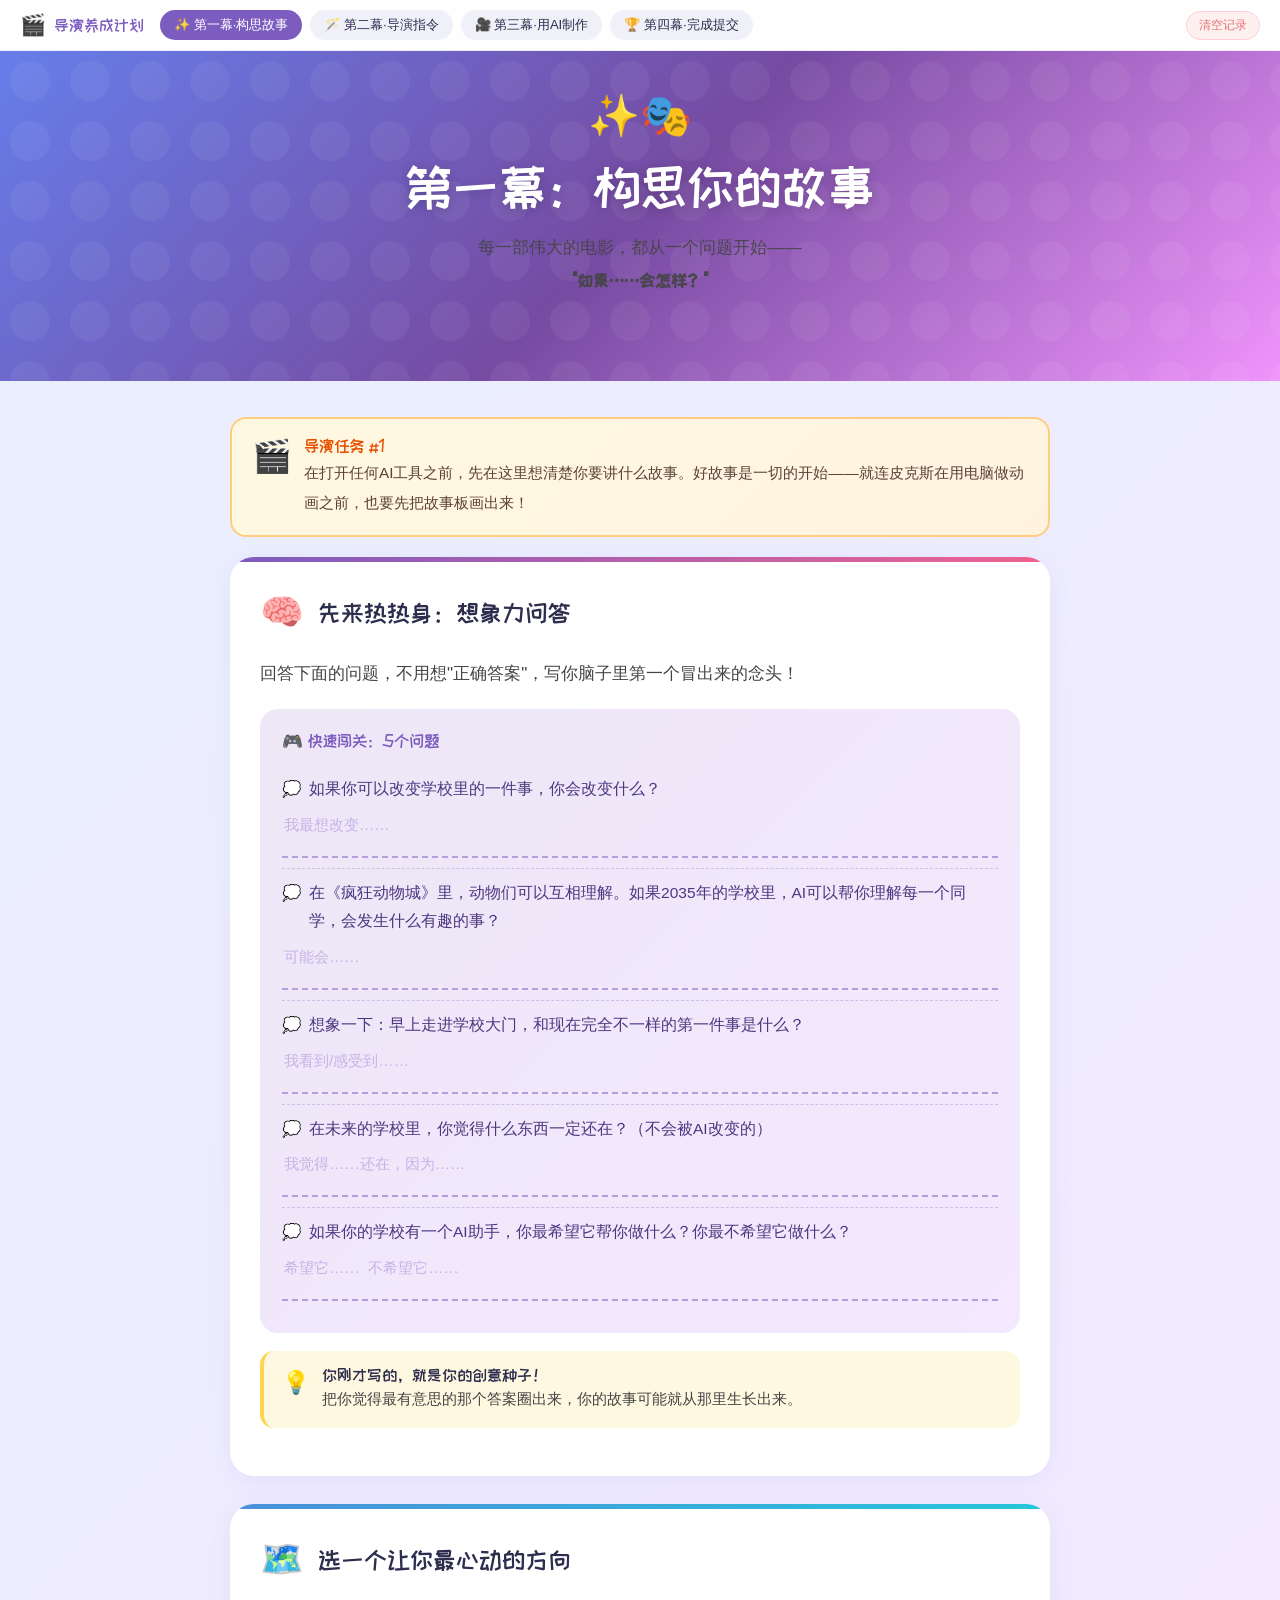
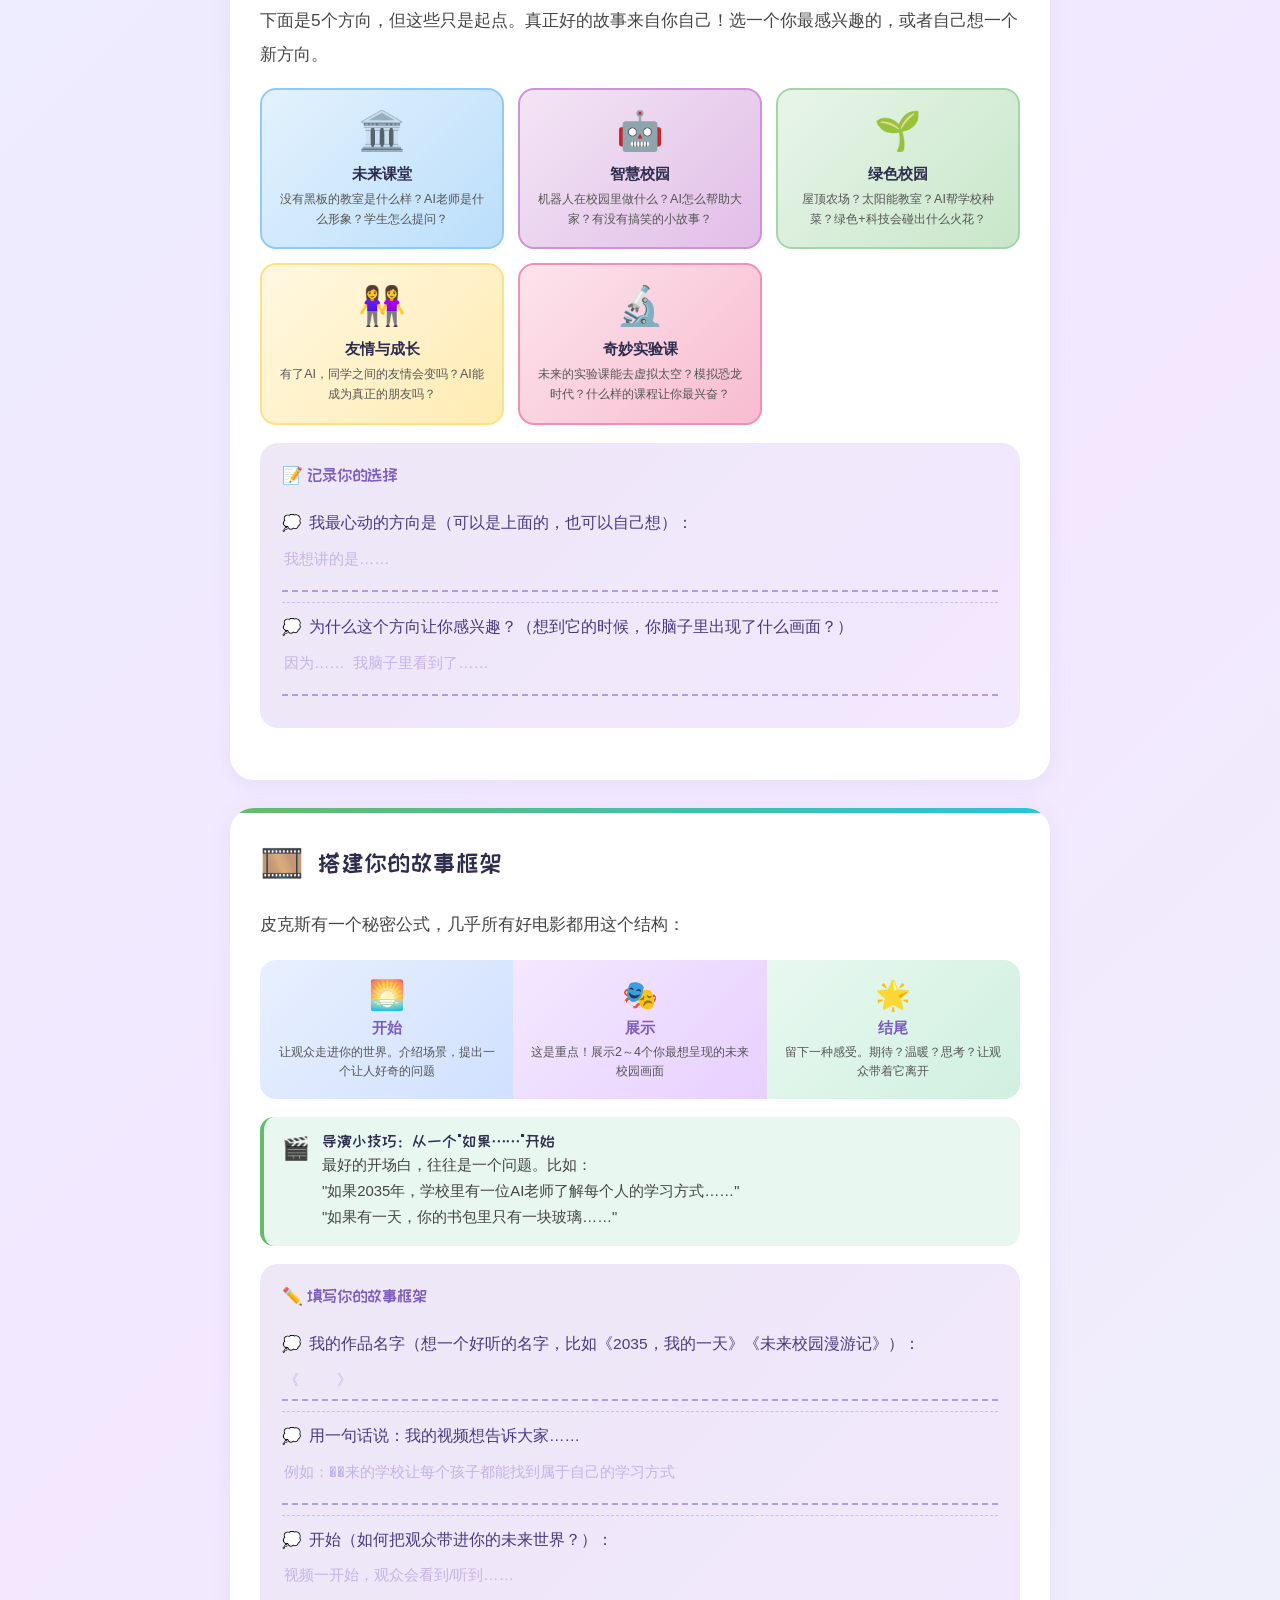
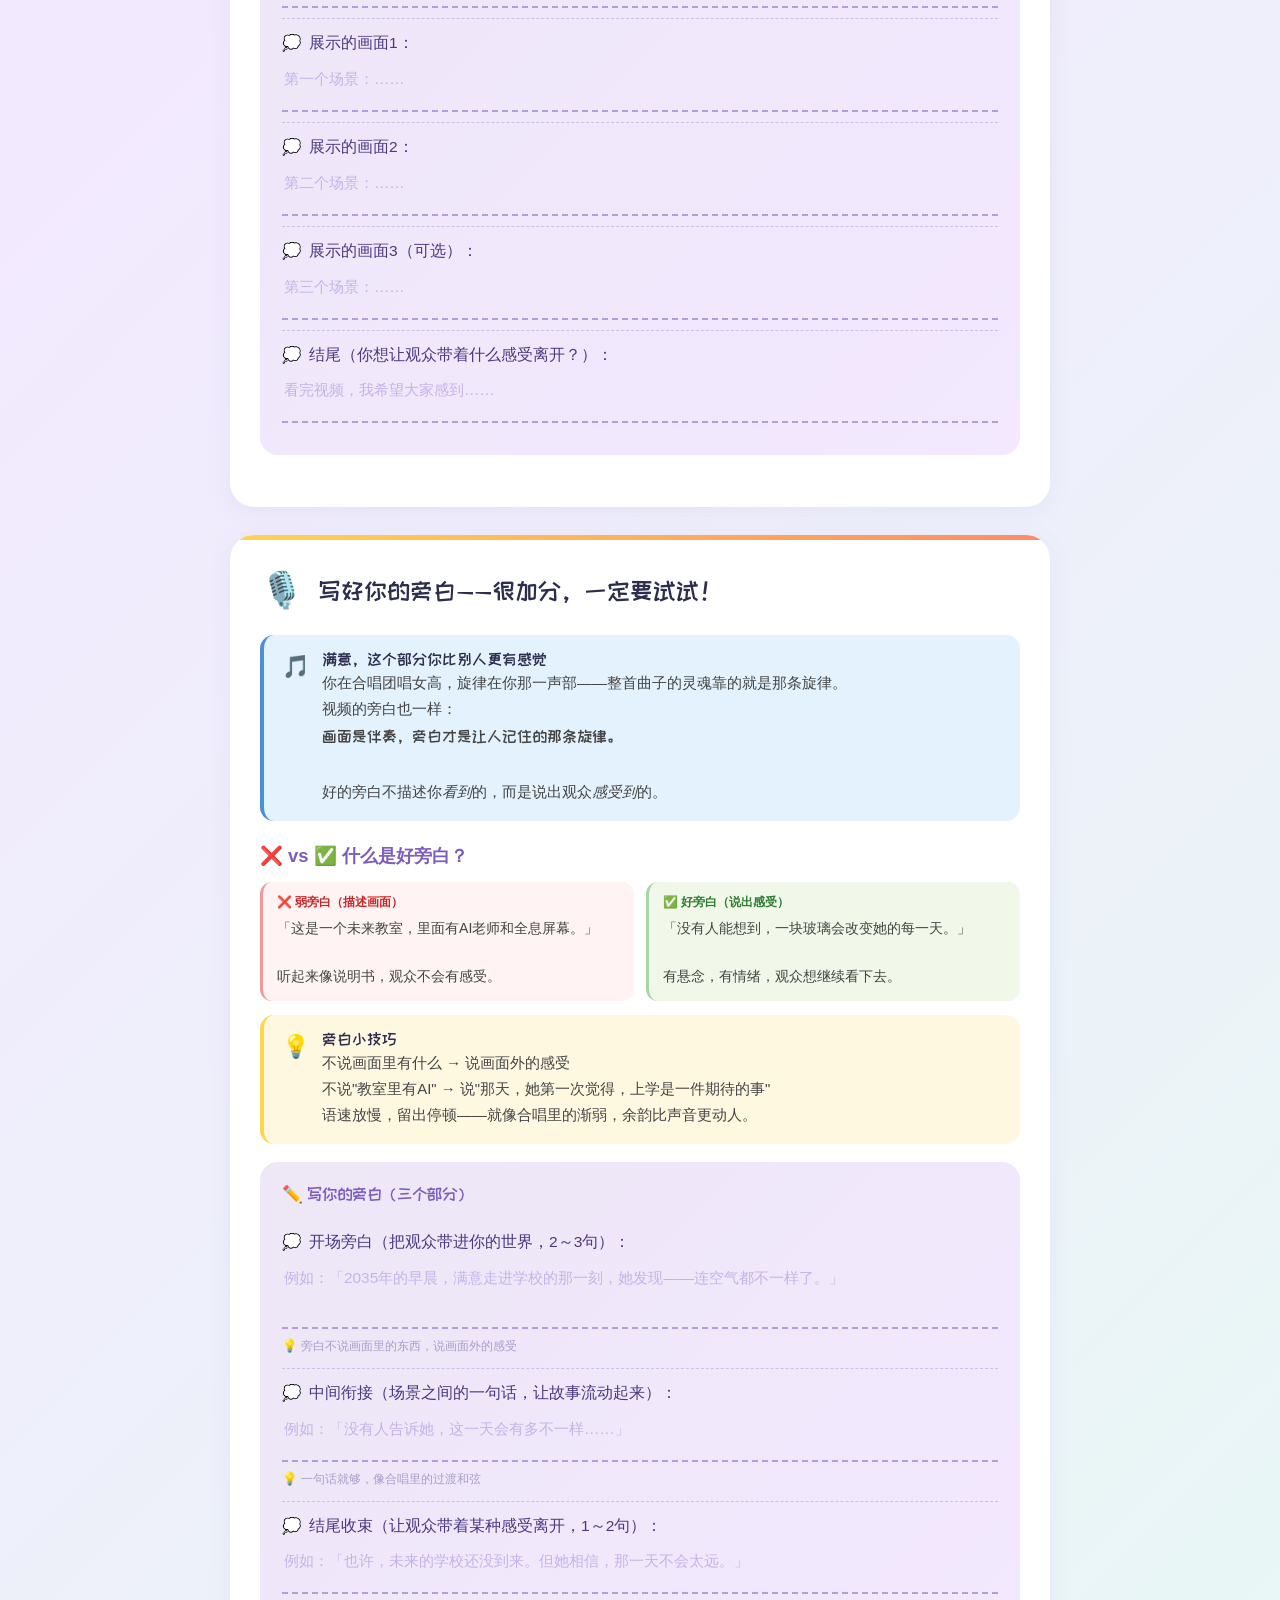
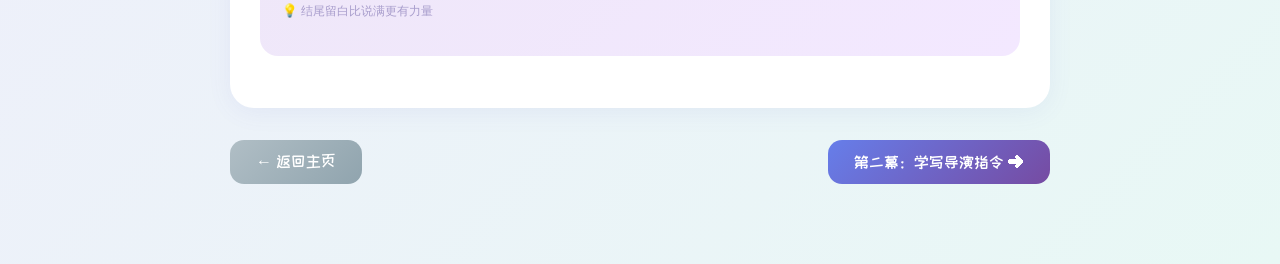
==== commit 5f04028f: "8项改进：激发兴趣 + 技能引导 + 满意个性化 #1 index.html：终点预览（满意的作品展示卡） #2 app.js：里程碑 Toast（故事/指令/制作三个节点） #3 index.htm" ====
--- a/01_story.html
+++ b/01_story.html
@@ -220,22 +220,58 @@
   <div class="section yellow">
     <div class="section-header">
       <div class="section-icon">🎙️</div>
-      <div class="section-title">想好你的旁白（可选，但很加分）</div>
-    </div>
-    <p>旁白就是视频里画外音，就像看纪录片时听到的那个声音。一段好的旁白能让你的视频从"一堆漂亮画面"变成"一个有灵魂的故事"。</p>
+      <div class="section-title">写好你的旁白——很加分，一定要试试！</div>
+    </div>
+
     <div class="callout cool">
-      <div class="callout-icon">🎧</div>
-      <div class="callout-body">
-        <strong>旁白可以是这样的…</strong>
-        <p>"2035年的早晨，小雨走进了和10年前完全不同的学校大门……"<br>"没有人告诉她，今天会有一个改变她学习方式的相遇……"</p>
-      </div>
-    </div>
-    <div class="think-box">
-      <div class="think-title">✏️ 试着写你的开场旁白（2～3句话就够）</div>
-      <ul class="think-list">
-        <li>
-          <div class="q">开场旁白草稿：</div>
-          <textarea class="answer-line" data-key="narration_open" placeholder="（用你最自然的语言来写，不用很正式）" rows="3"></textarea>
+      <div class="callout-icon">🎵</div>
+      <div class="callout-body">
+        <strong>满意，这个部分你比别人更有感觉</strong>
+        <p>你在合唱团唱女高，旋律在你那一声部——整首曲子的灵魂靠的就是那条旋律。<br>
+        视频的旁白也一样：<strong>画面是伴奏，旁白才是让人记住的那条旋律。</strong><br>
+        好的旁白不描述你<em>看到</em>的，而是说出观众<em>感受到</em>的。</p>
+      </div>
+    </div>
+
+    <h3>❌ vs ✅ 什么是好旁白？</h3>
+    <div class="narr-compare">
+      <div class="nc-bad">
+        <div class="nc-label">❌ 弱旁白（描述画面）</div>
+        <div class="nc-text">「这是一个未来教室，里面有AI老师和全息屏幕。」<br><br>听起来像说明书，观众不会有感受。</div>
+      </div>
+      <div class="nc-good">
+        <div class="nc-label">✅ 好旁白（说出感受）</div>
+        <div class="nc-text">「没有人能想到，一块玻璃会改变她的每一天。」<br><br>有悬念，有情绪，观众想继续看下去。</div>
+      </div>
+    </div>
+
+    <div class="callout star">
+      <div class="callout-icon">💡</div>
+      <div class="callout-body">
+        <strong>旁白小技巧</strong>
+        <p>不说画面里有什么 → 说画面外的感受<br>
+        不说"教室里有AI" → 说"那天，她第一次觉得，上学是一件期待的事"<br>
+        语速放慢，留出停顿——就像合唱里的渐弱，余韵比声音更动人。</p>
+      </div>
+    </div>
+
+    <div class="think-box">
+      <div class="think-title">✏️ 写你的旁白（三个部分）</div>
+      <ul class="think-list">
+        <li>
+          <div class="q">开场旁白（把观众带进你的世界，2～3句）：</div>
+          <textarea class="answer-line" data-key="narration_open" placeholder="例如：「2035年的早晨，满意走进学校的那一刻，她发现——连空气都不一样了。」" rows="3"></textarea>
+          <small style="color:#A89DCC;font-size:.78rem;">💡 旁白不说画面里的东西，说画面外的感受</small>
+        </li>
+        <li>
+          <div class="q">中间衔接（场景之间的一句话，让故事流动起来）：</div>
+          <textarea class="answer-line" data-key="narration_mid" placeholder="例如：「没有人告诉她，这一天会有多不一样……」" rows="2"></textarea>
+          <small style="color:#A89DCC;font-size:.78rem;">💡 一句话就够，像合唱里的过渡和弦</small>
+        </li>
+        <li>
+          <div class="q">结尾收束（让观众带着某种感受离开，1～2句）：</div>
+          <textarea class="answer-line" data-key="narration_end" placeholder="例如：「也许，未来的学校还没到来。但她相信，那一天不会太远。」" rows="2"></textarea>
+          <small style="color:#A89DCC;font-size:.78rem;">💡 结尾留白比说满更有力量</small>
         </li>
       </ul>
     </div>
--- a/style.css
+++ b/style.css
@@ -905,3 +905,61 @@
 
 /* ── 响应式 ── */
 @media(max-width:600px){.section{padding:22px 16px;}.hero{padding:40px 14px 60px;}}
+
+/* ── 终点预览（#1）── */
+.showcase-card{background:linear-gradient(135deg,#1E1E3F,#2D1B4E);border-radius:20px;padding:28px 24px;margin:20px 0;color:#E8E8FF;}
+.showcase-title{font-family:'ZCOOL KuaiLe','PingFang SC',sans-serif;font-size:1.3rem;color:#FFD54F;margin-bottom:6px;}
+.showcase-meta{font-size:.82rem;color:#A89DCC;margin-bottom:18px;}
+.showcase-scenes{display:grid;grid-template-columns:repeat(auto-fill,minmax(180px,1fr));gap:12px;margin-bottom:16px;}
+.showcase-scene{background:rgba(255,255,255,.07);border-radius:12px;padding:12px 14px;}
+.sc-num{font-size:.72rem;color:#CE93D8;font-weight:700;margin-bottom:4px;}
+.sc-desc{font-size:.86rem;line-height:1.7;color:#D0C8F0;}
+.showcase-narration{background:rgba(255,213,79,.1);border-left:3px solid #FFD54F;border-radius:0 8px 8px 0;padding:10px 14px;font-size:.9rem;font-style:italic;color:#FFE082;line-height:1.7;}
+.showcase-label{font-size:.78rem;color:#9E8BC4;margin-top:14px;text-align:right;}
+
+/* ── 个性化欢迎（#8）── */
+.personal-welcome{background:linear-gradient(135deg,#FFF8E1,#FFF3E0);border:2px solid #FFCC80;border-radius:18px;padding:20px 24px;margin:16px 0;position:relative;}
+.pw-title{font-family:'ZCOOL KuaiLe','PingFang SC',sans-serif;font-size:1.2rem;color:#E65100;margin-bottom:10px;}
+.pw-body{font-size:.96rem;line-height:2;color:#5D4037;}
+.pw-tag{display:inline-block;background:#FF8A65;color:#fff;border-radius:999px;padding:2px 10px;font-size:.76rem;margin:0 3px;font-weight:700;}
+
+/* ── 故事回显条（#4）── */
+.story-context-bar{background:linear-gradient(135deg,#E3F2FD,#E8F5E9);border-radius:14px;padding:16px 18px;margin-bottom:18px;border:1.5px solid #B3E0FF;}
+.scb-label{font-family:'ZCOOL KuaiLe','PingFang SC',sans-serif;font-size:1rem;color:#0277BD;margin-bottom:10px;}
+.scb-item{font-size:.9rem;color:#555;padding:4px 0;display:flex;gap:8px;align-items:flex-start;}
+.scb-key{color:#0277BD;font-weight:700;flex-shrink:0;white-space:nowrap;}
+.scb-val{color:#333;font-style:italic;}
+
+/* ── 提示词自检清单（#5）── */
+.prompt-checklist{display:flex;flex-wrap:wrap;gap:8px;margin:10px 0 4px;}
+.pcheck-item{display:flex;align-items:center;gap:6px;background:#F8F6FF;border:1.5px solid #D0C0F0;border-radius:999px;padding:5px 12px;font-size:.82rem;color:#555;cursor:pointer;transition:all .2s;user-select:none;}
+.pcheck-item.checked{background:#EDE7F6;border-color:#7C5CBF;color:#4527A0;}
+.pcheck-item.checked .pci-box::after{content:'✓';}
+.pci-box{width:14px;height:14px;border:2px solid #B39DDB;border-radius:3px;display:flex;align-items:center;justify-content:center;font-size:.7rem;color:#7C5CBF;flex-shrink:0;}
+.pcheck-badge{display:none;margin-top:8px;background:linear-gradient(135deg,#667eea,#764ba2);color:#fff;border-radius:10px;padding:7px 14px;font-size:.88rem;font-family:'ZCOOL KuaiLe','PingFang SC',sans-serif;}
+.pcheck-badge.show{display:block;}
+
+/* ── 里程碑庆祝 Toast（#2）── */
+.milestone-toast{position:fixed;bottom:28px;left:50%;transform:translateX(-50%);
+  background:linear-gradient(135deg,#667eea,#764ba2);color:#fff;
+  border-radius:18px;padding:16px 30px;font-size:1rem;
+  font-family:'ZCOOL KuaiLe','PingFang SC',sans-serif;
+  box-shadow:0 8px 32px rgba(100,80,200,.4);z-index:9999;
+  animation:toastIn .4s ease;white-space:nowrap;pointer-events:none;}
+@keyframes toastIn{from{opacity:0;transform:translateX(-50%) translateY(20px)}to{opacity:1;transform:translateX(-50%) translateY(0)}}
+.milestone-toast.hiding{animation:toastOut .4s ease forwards;}
+@keyframes toastOut{to{opacity:0;transform:translateX(-50%) translateY(16px)}}
+
+/* ── 旁白对比 callout（#6）── */
+.narr-compare{display:grid;grid-template-columns:1fr 1fr;gap:12px;margin:14px 0;}
+.nc-bad{background:#FFF3F3;border-radius:12px;padding:12px 14px;border-left:3px solid #EF9A9A;}
+.nc-good{background:#F1F8E9;border-radius:12px;padding:12px 14px;border-left:3px solid #A5D6A7;}
+.nc-label{font-size:.75rem;font-weight:700;margin-bottom:6px;}
+.nc-bad .nc-label{color:#C62828;}
+.nc-good .nc-label{color:#2E7D32;}
+.nc-text{font-size:.88rem;line-height:1.7;color:#444;}
+@media(max-width:500px){.narr-compare{grid-template-columns:1fr;}}
+
+/* ── 里程碑按钮（03_make）── */
+.milestone-btn{display:block;width:100%;background:linear-gradient(135deg,#43e97b,#38f9d7);color:#1B5E20;border:none;border-radius:14px;padding:14px 24px;font-size:1.05rem;font-family:'ZCOOL KuaiLe','PingFang SC',sans-serif;cursor:pointer;margin-top:18px;transition:transform .2s;}
+.milestone-btn:hover{transform:translateY(-2px);}
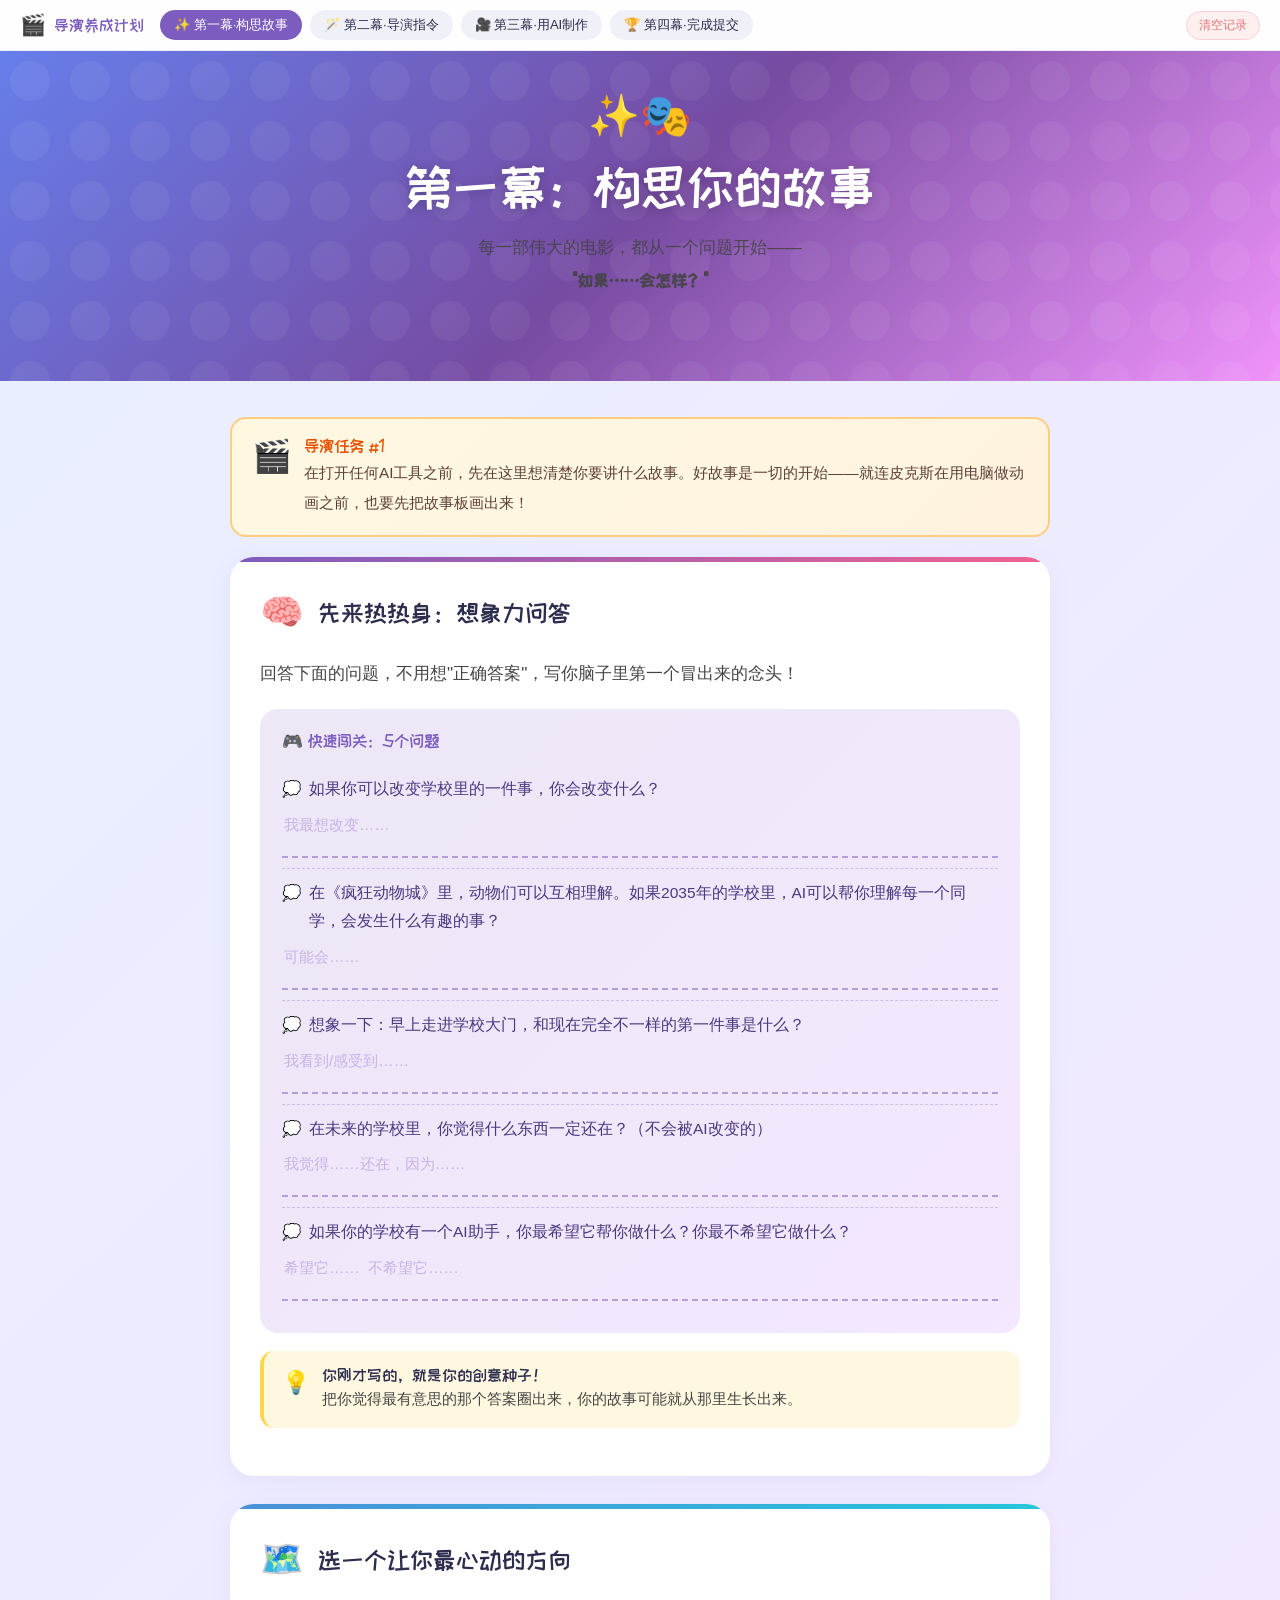
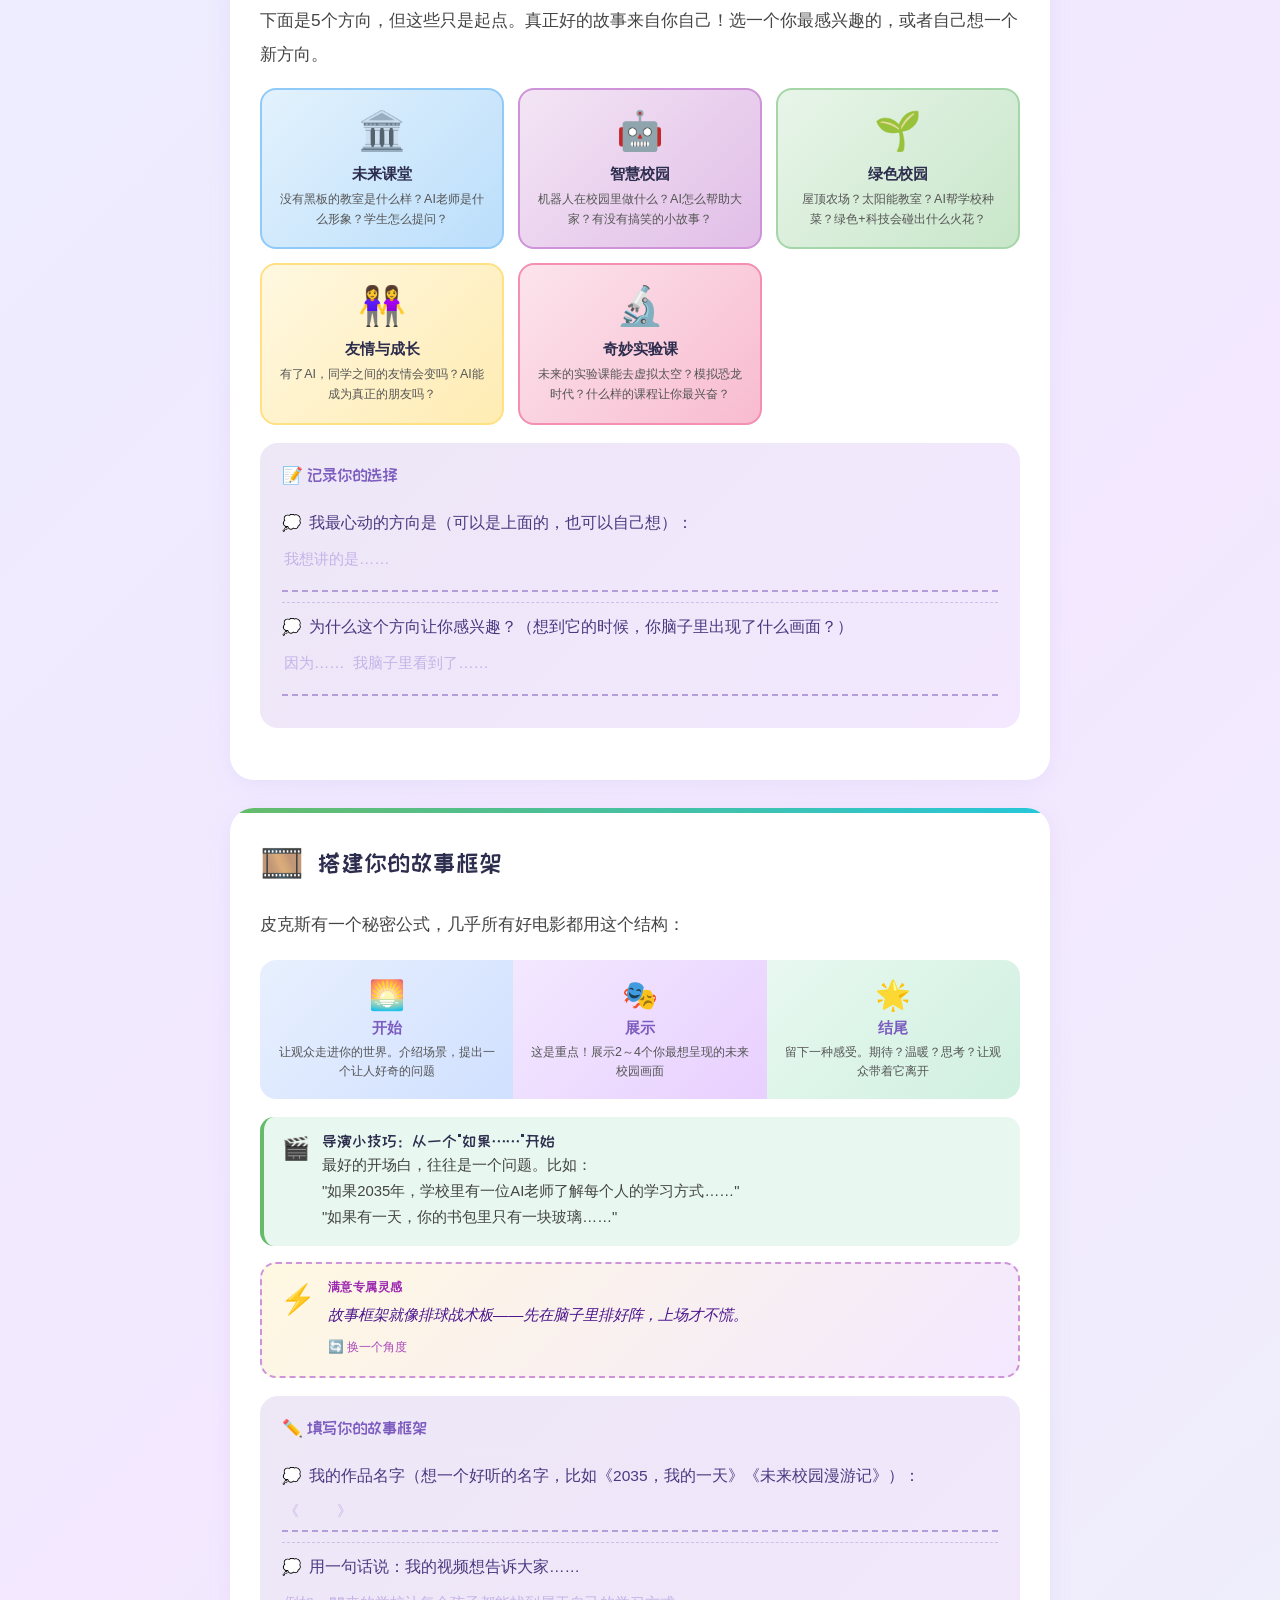
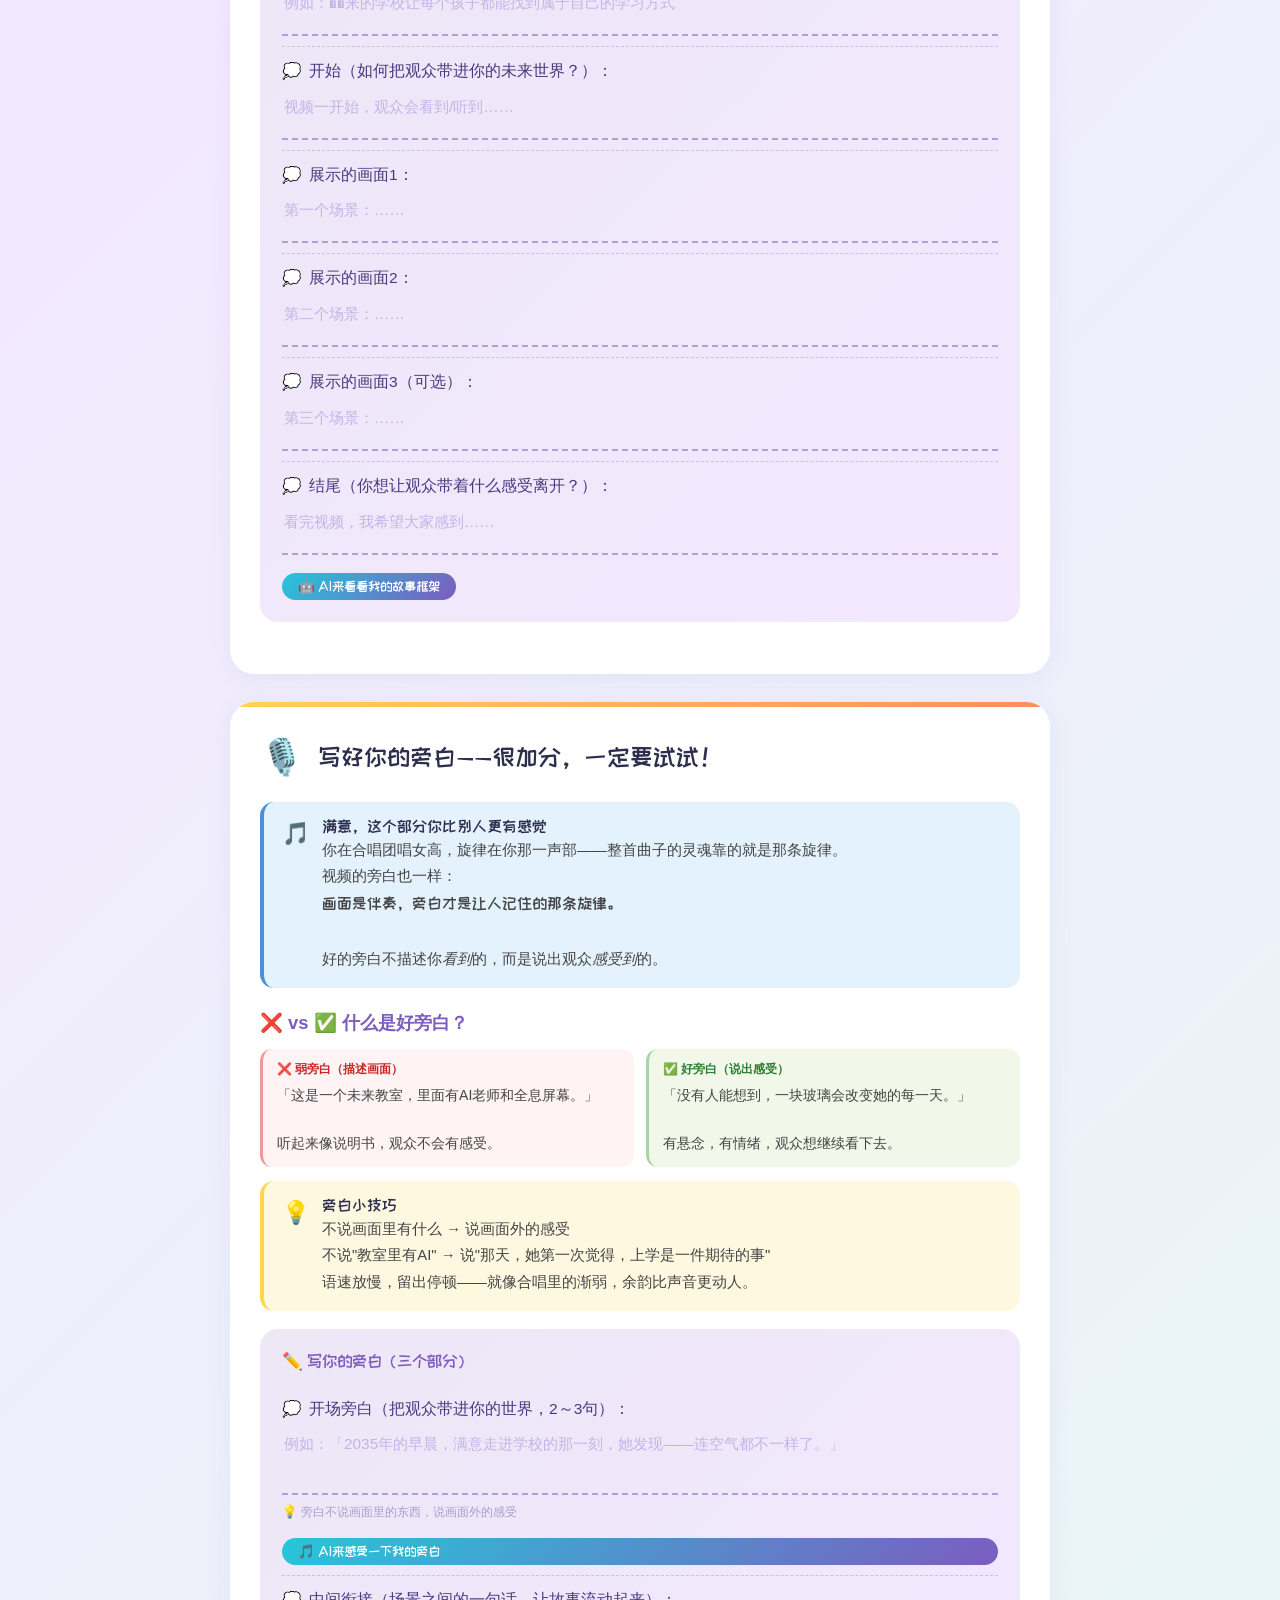
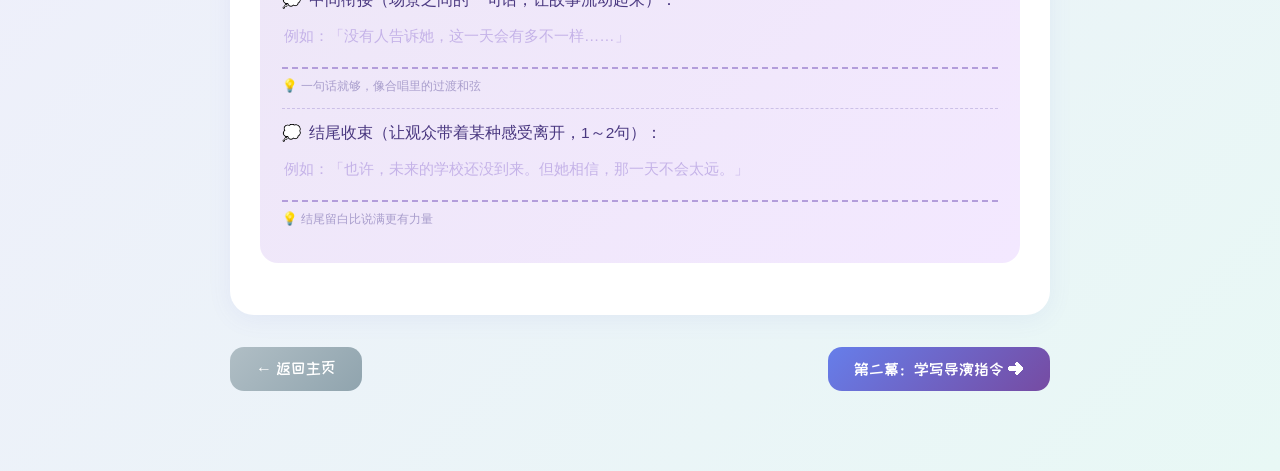
==== commit ccd279fc: "Add AI feedback and dynamic personalized inspire cards - New Netlify Function (netlify/functions/ai-" ====
--- a/01_story.html
+++ b/01_story.html
@@ -181,6 +181,17 @@
       </div>
     </div>
 
+    <div class="inspire-card"
+         data-topic="构思2035年未来校园故事，想好开头结尾和情感核心"
+         data-fallback="故事框架就像排球战术板——先在脑子里排好阵，上场才不慌。">
+      <div class="inspire-card-icon">⚡</div>
+      <div class="inspire-card-body">
+        <div class="inspire-card-label">满意专属灵感</div>
+        <div class="inspire-card-text"></div>
+        <button class="inspire-refresh">🔄 换一个角度</button>
+      </div>
+    </div>
+
     <div class="think-box">
       <div class="think-title">✏️ 填写你的故事框架</div>
       <ul class="think-list">
@@ -213,6 +224,12 @@
           <textarea class="answer-line" data-key="story_end" placeholder="看完视频，我希望大家感到……" rows="2"></textarea>
         </li>
       </ul>
+      <button class="ai-feedback-btn" data-target="story_aggregate" data-type="story">🤖 AI来看看我的故事框架</button>
+      <div class="ai-feedback-box">
+        <div class="afb-header">🤖 满意的AI导演顾问</div>
+        <div class="afb-text"></div>
+        <button class="afb-retry">↩ 再问一次</button>
+      </div>
     </div>
   </div>
 
@@ -262,6 +279,12 @@
           <div class="q">开场旁白（把观众带进你的世界，2～3句）：</div>
           <textarea class="answer-line" data-key="narration_open" placeholder="例如：「2035年的早晨，满意走进学校的那一刻，她发现——连空气都不一样了。」" rows="3"></textarea>
           <small style="color:#A89DCC;font-size:.78rem;">💡 旁白不说画面里的东西，说画面外的感受</small>
+          <button class="ai-feedback-btn" data-target="narration_open" data-type="narration">🎵 AI来感受一下我的旁白</button>
+          <div class="ai-feedback-box">
+            <div class="afb-header">🤖 满意的AI导演顾问</div>
+            <div class="afb-text"></div>
+            <button class="afb-retry">↩ 再问一次</button>
+          </div>
         </li>
         <li>
           <div class="q">中间衔接（场景之间的一句话，让故事流动起来）：</div>
--- a/style.css
+++ b/style.css
@@ -963,3 +963,25 @@
 /* ── 里程碑按钮（03_make）── */
 .milestone-btn{display:block;width:100%;background:linear-gradient(135deg,#43e97b,#38f9d7);color:#1B5E20;border:none;border-radius:14px;padding:14px 24px;font-size:1.05rem;font-family:'ZCOOL KuaiLe','PingFang SC',sans-serif;cursor:pointer;margin-top:18px;transition:transform .2s;}
 .milestone-btn:hover{transform:translateY(-2px);}
+
+/* ── AI 内容点评 ── */
+.ai-feedback-btn{display:inline-flex;align-items:center;gap:6px;background:linear-gradient(135deg,#26C6DA,#7C5CBF);color:#fff;border:none;border-radius:999px;padding:6px 16px;font-size:.84rem;cursor:pointer;font-family:'ZCOOL KuaiLe','PingFang SC',sans-serif;margin-top:8px;transition:transform .2s;}
+.ai-feedback-btn:hover{transform:scale(1.04);}
+.ai-feedback-btn:disabled{opacity:.6;cursor:default;transform:none;}
+.ai-feedback-box{display:none;margin-top:10px;background:linear-gradient(135deg,#EDE7F6,#E3F2FD);border-radius:14px;padding:14px 16px;border-left:3px solid #7C5CBF;}
+.ai-feedback-box.show{display:block;}
+.afb-header{display:flex;align-items:center;gap:8px;margin-bottom:8px;font-size:.78rem;color:#7C5CBF;font-weight:700;}
+.afb-text{font-size:.92rem;line-height:1.8;color:#333;}
+.afb-retry{background:none;border:1px solid #B39DDB;border-radius:999px;color:#7C5CBF;font-size:.75rem;padding:3px 10px;cursor:pointer;margin-top:8px;font-family:inherit;}
+.afb-retry:hover{background:#EDE7F6;}
+
+/* ── 动态个性化灵感卡 ── */
+.inspire-card{background:linear-gradient(135deg,#FFF8E1,#F3E8FF);border-radius:16px;padding:16px 18px;margin:16px 0;border:2px dashed #CE93D8;display:flex;align-items:flex-start;gap:12px;}
+.inspire-card-icon{font-size:1.8rem;flex-shrink:0;margin-top:2px;}
+.inspire-card-body{flex:1;}
+.inspire-card-label{font-size:.72rem;font-weight:700;color:#9C27B0;margin-bottom:6px;text-transform:uppercase;letter-spacing:.04em;}
+.inspire-card-text{font-size:.95rem;line-height:1.8;color:#4A148C;font-style:italic;min-height:1.4em;}
+.inspire-card-text.loading{color:#AB47BC;}
+.inspire-refresh{background:none;border:none;cursor:pointer;font-size:.78rem;color:#AB47BC;padding:4px 0;margin-top:6px;font-family:inherit;display:block;}
+.inspire-refresh:hover{color:#7B1FA2;}
+.inspire-refresh:disabled{opacity:.5;cursor:default;}
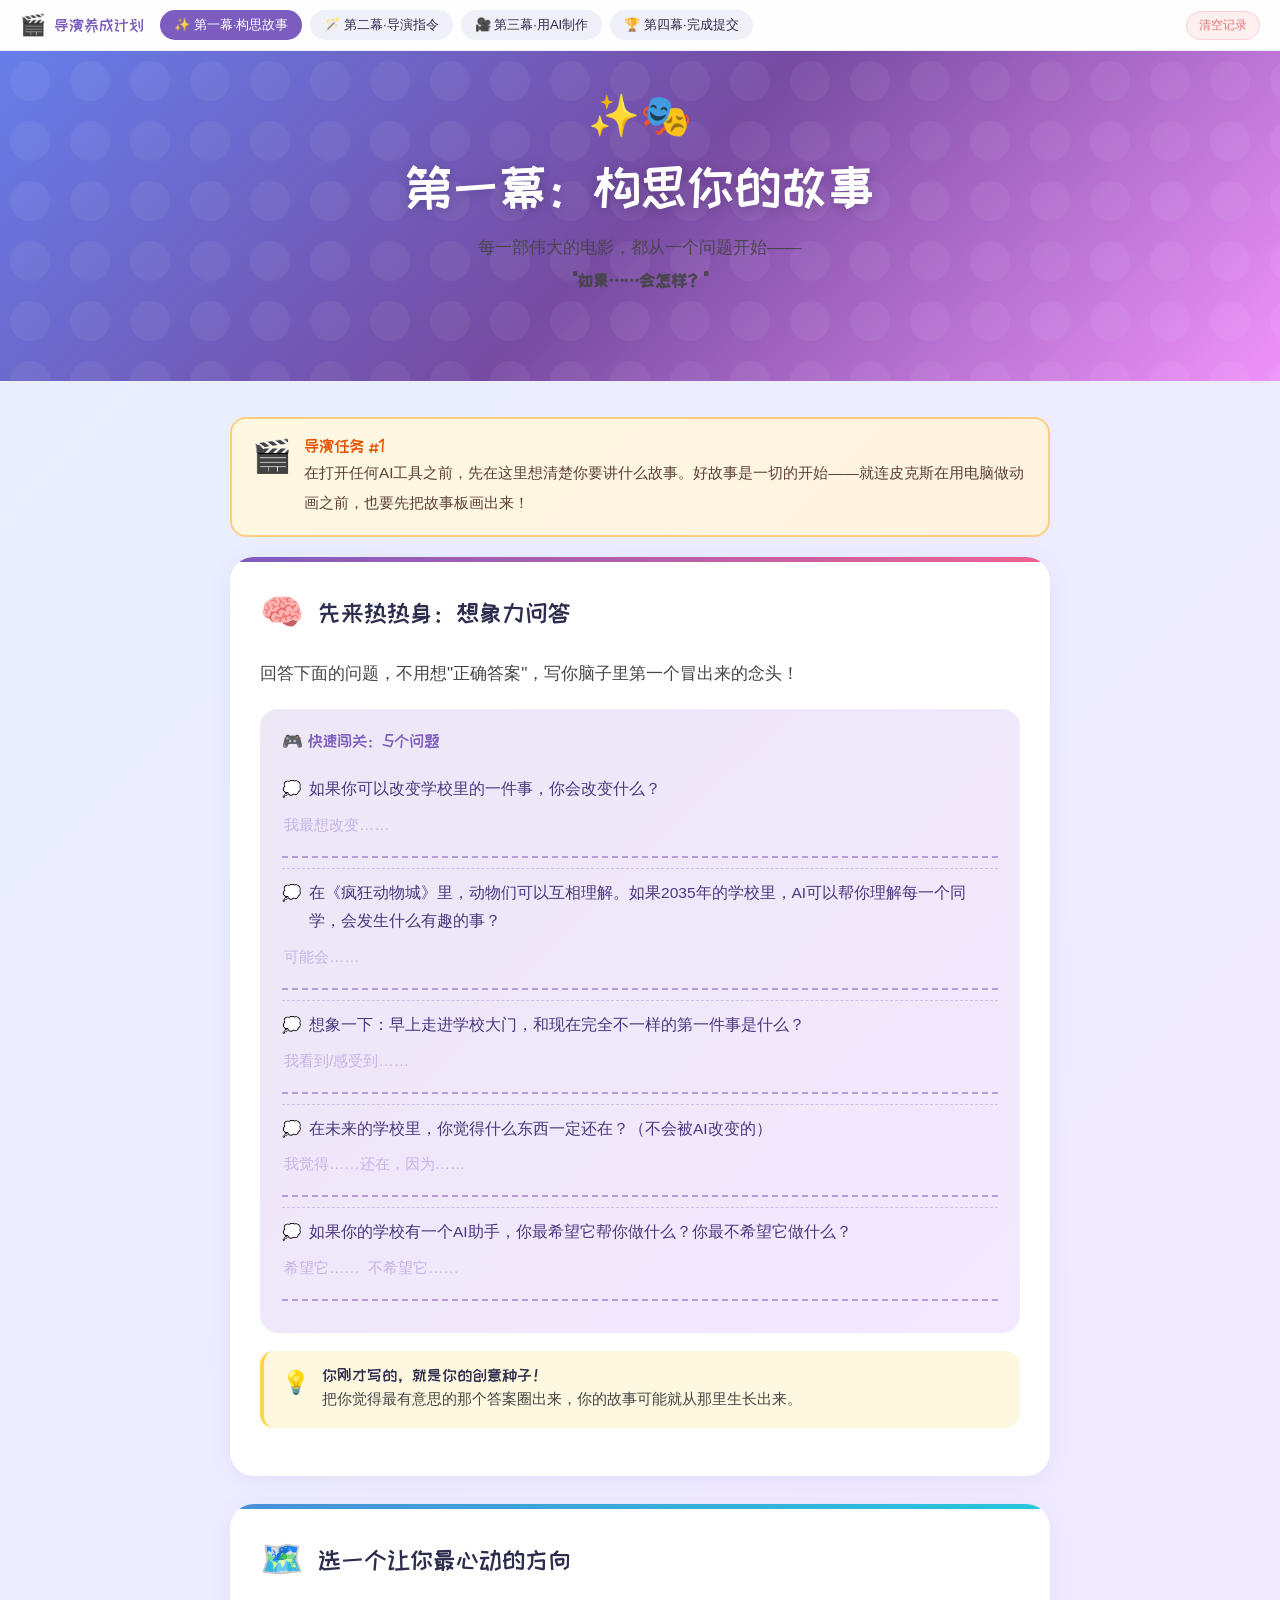
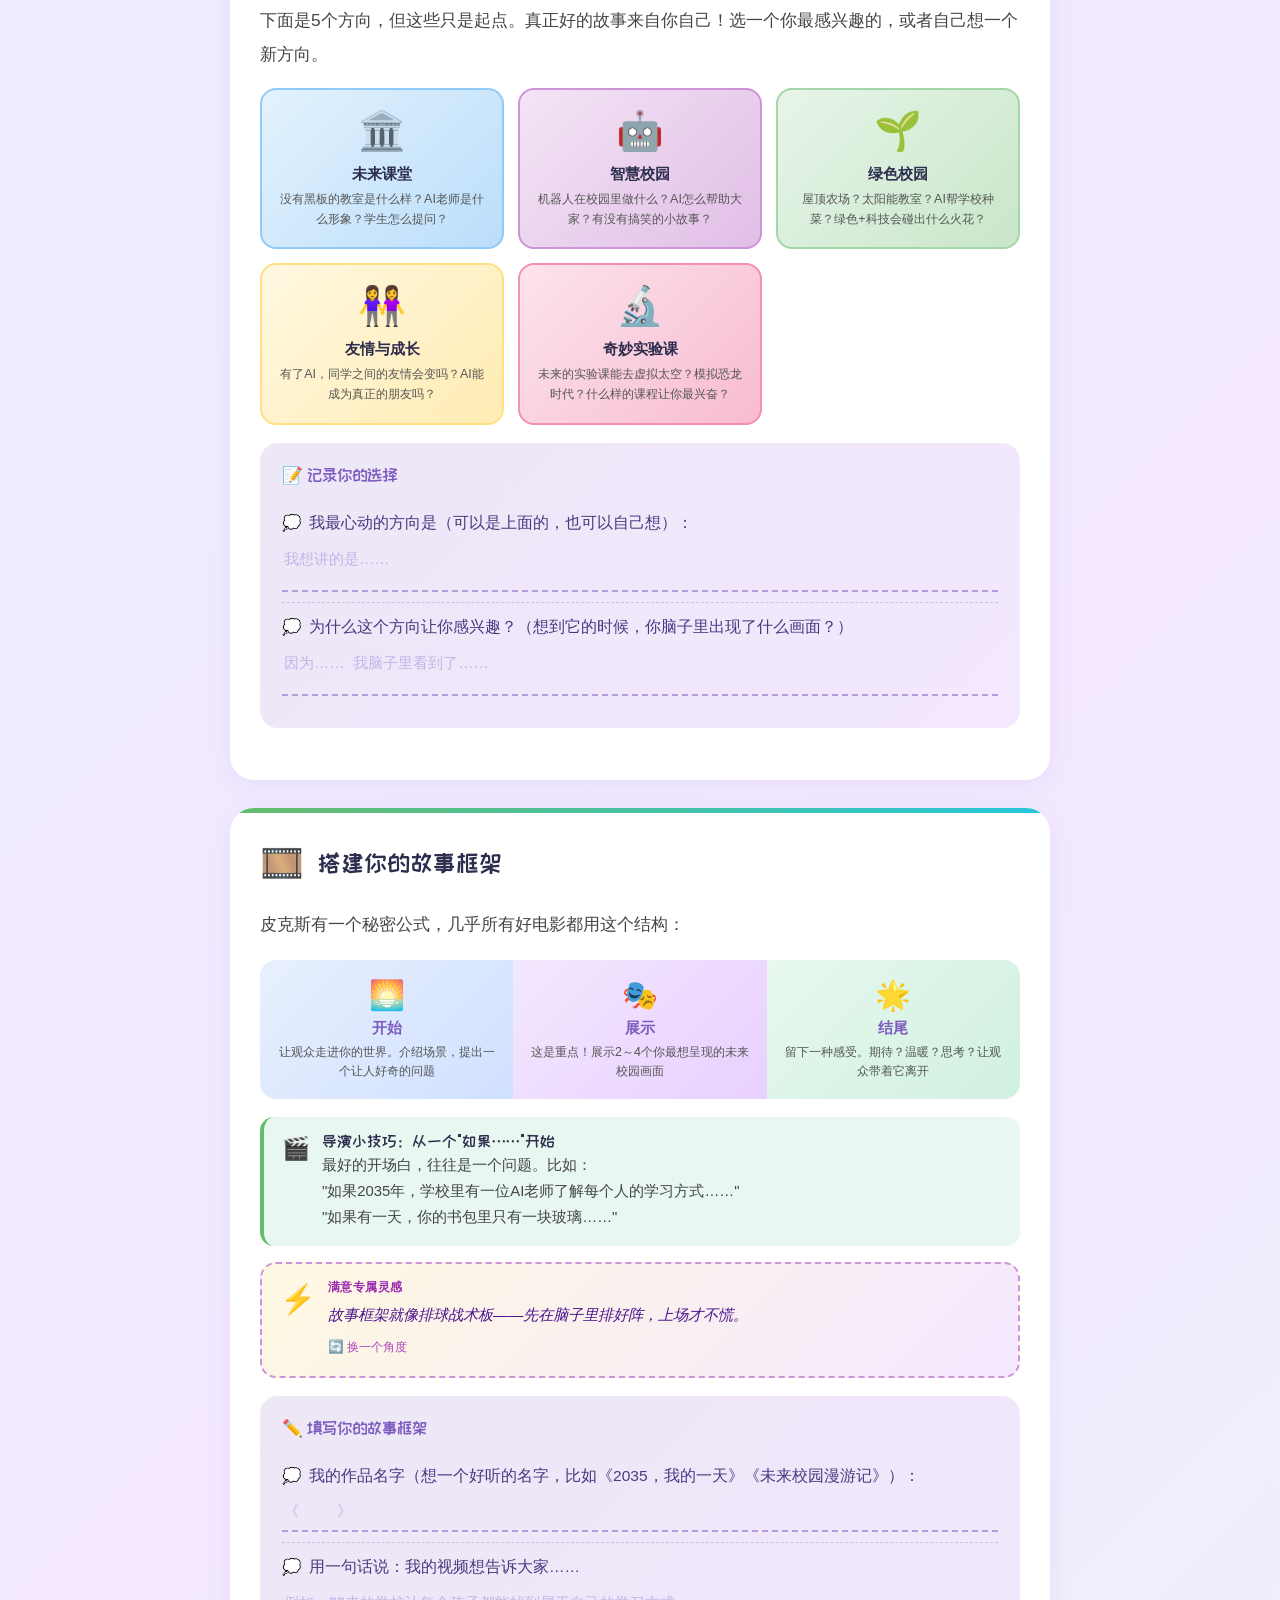
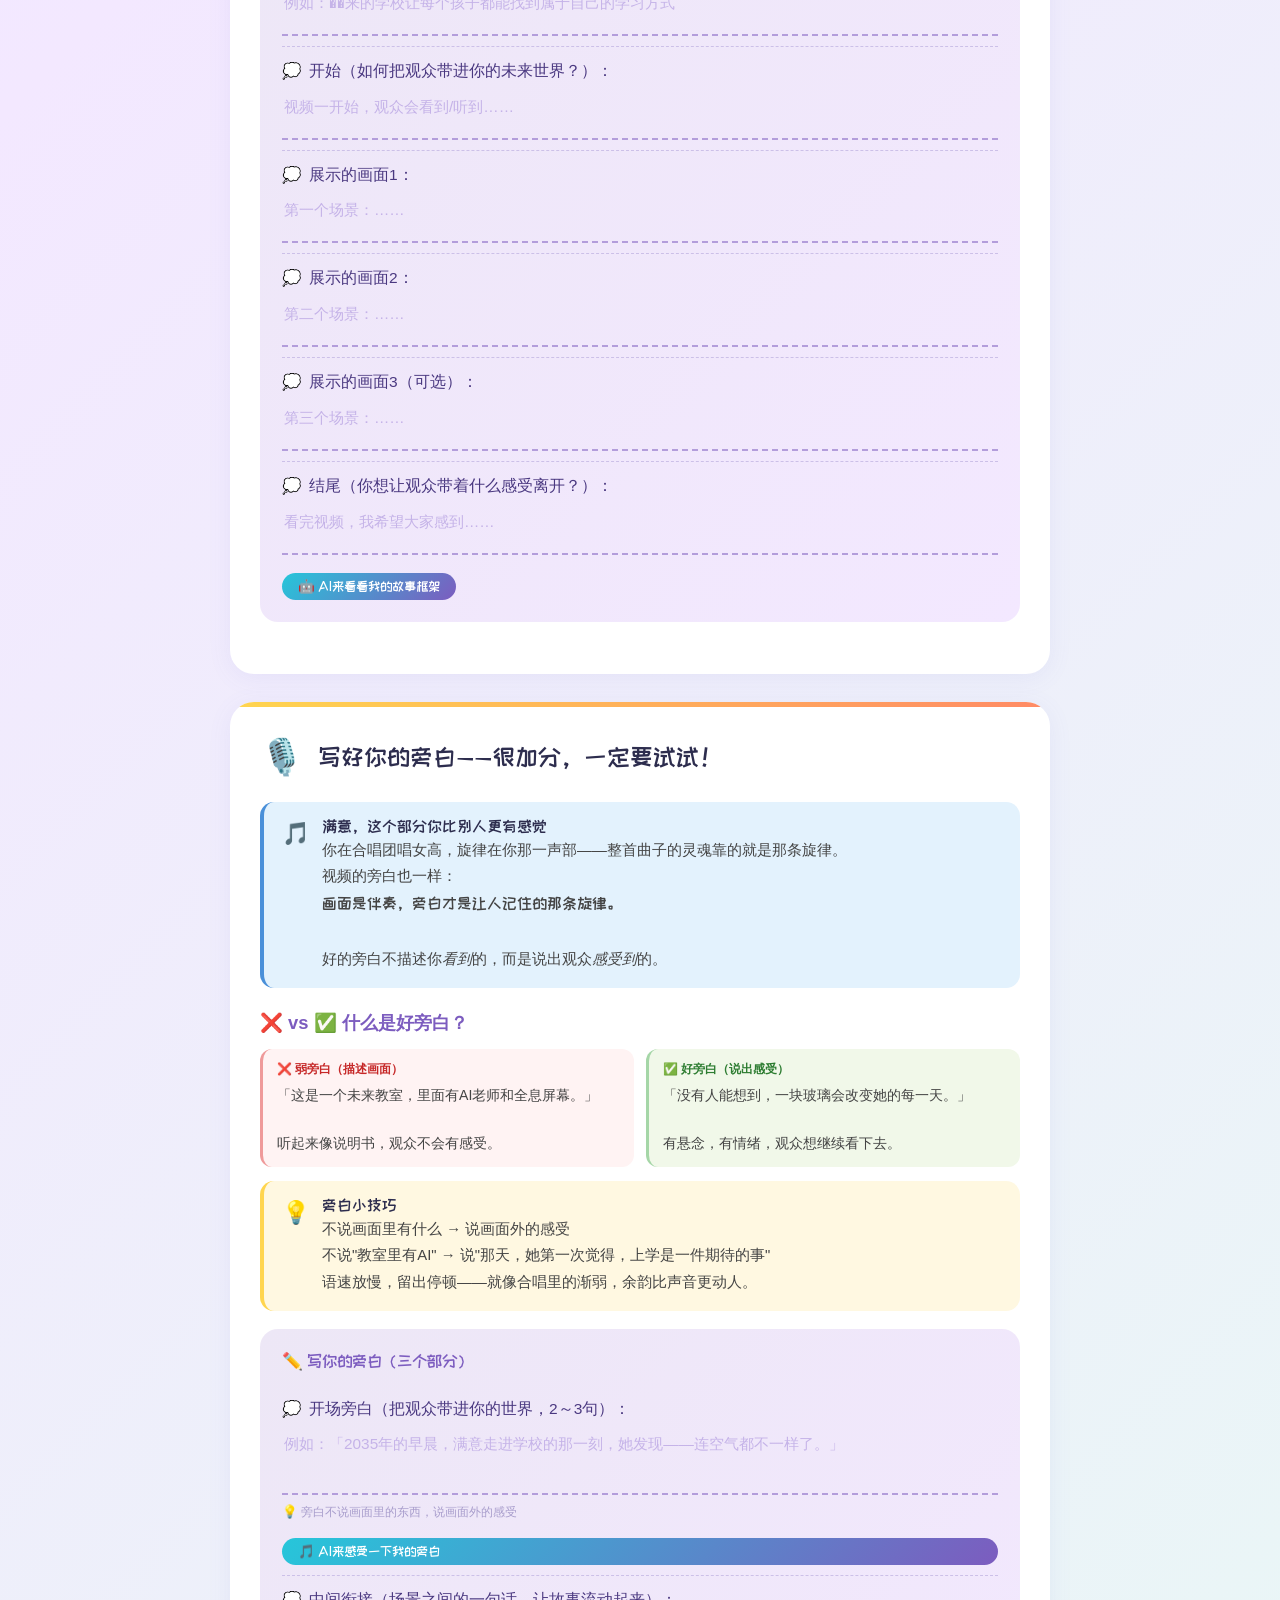
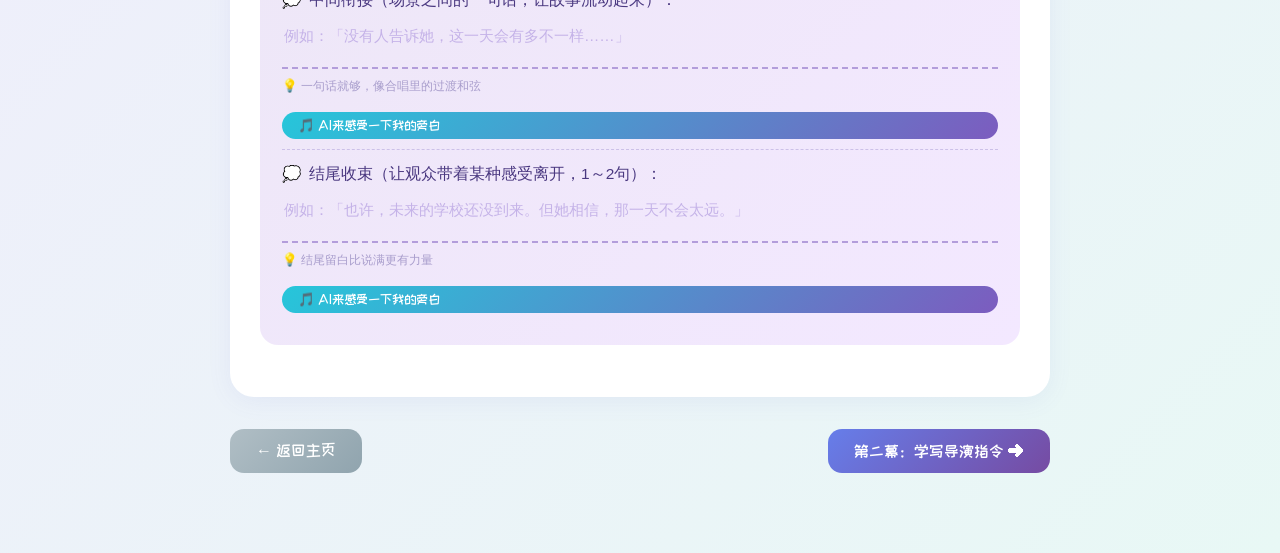
==== commit 33777715: "feat: 方向A/B/C — 第四幕文档AI助手 + 旁白点评全覆盖 A/B: 新增 doc AI类型，initDocAIFill() 自动从幕1-3 localStorage      读取故事/" ====
--- a/01_story.html
+++ b/01_story.html
@@ -290,11 +290,23 @@
           <div class="q">中间衔接（场景之间的一句话，让故事流动起来）：</div>
           <textarea class="answer-line" data-key="narration_mid" placeholder="例如：「没有人告诉她，这一天会有多不一样……」" rows="2"></textarea>
           <small style="color:#A89DCC;font-size:.78rem;">💡 一句话就够，像合唱里的过渡和弦</small>
+          <button class="ai-feedback-btn" data-target="narration_mid" data-type="narration">🎵 AI来感受一下我的旁白</button>
+          <div class="ai-feedback-box">
+            <div class="afb-header">🤖 满意的AI导演顾问</div>
+            <div class="afb-text"></div>
+            <button class="afb-retry">↩ 再问一次</button>
+          </div>
         </li>
         <li>
           <div class="q">结尾收束（让观众带着某种感受离开，1～2句）：</div>
           <textarea class="answer-line" data-key="narration_end" placeholder="例如：「也许，未来的学校还没到来。但她相信，那一天不会太远。」" rows="2"></textarea>
           <small style="color:#A89DCC;font-size:.78rem;">💡 结尾留白比说满更有力量</small>
+          <button class="ai-feedback-btn" data-target="narration_end" data-type="narration">🎵 AI来感受一下我的旁白</button>
+          <div class="ai-feedback-box">
+            <div class="afb-header">🤖 满意的AI导演顾问</div>
+            <div class="afb-text"></div>
+            <button class="afb-retry">↩ 再问一次</button>
+          </div>
         </li>
       </ul>
     </div>
